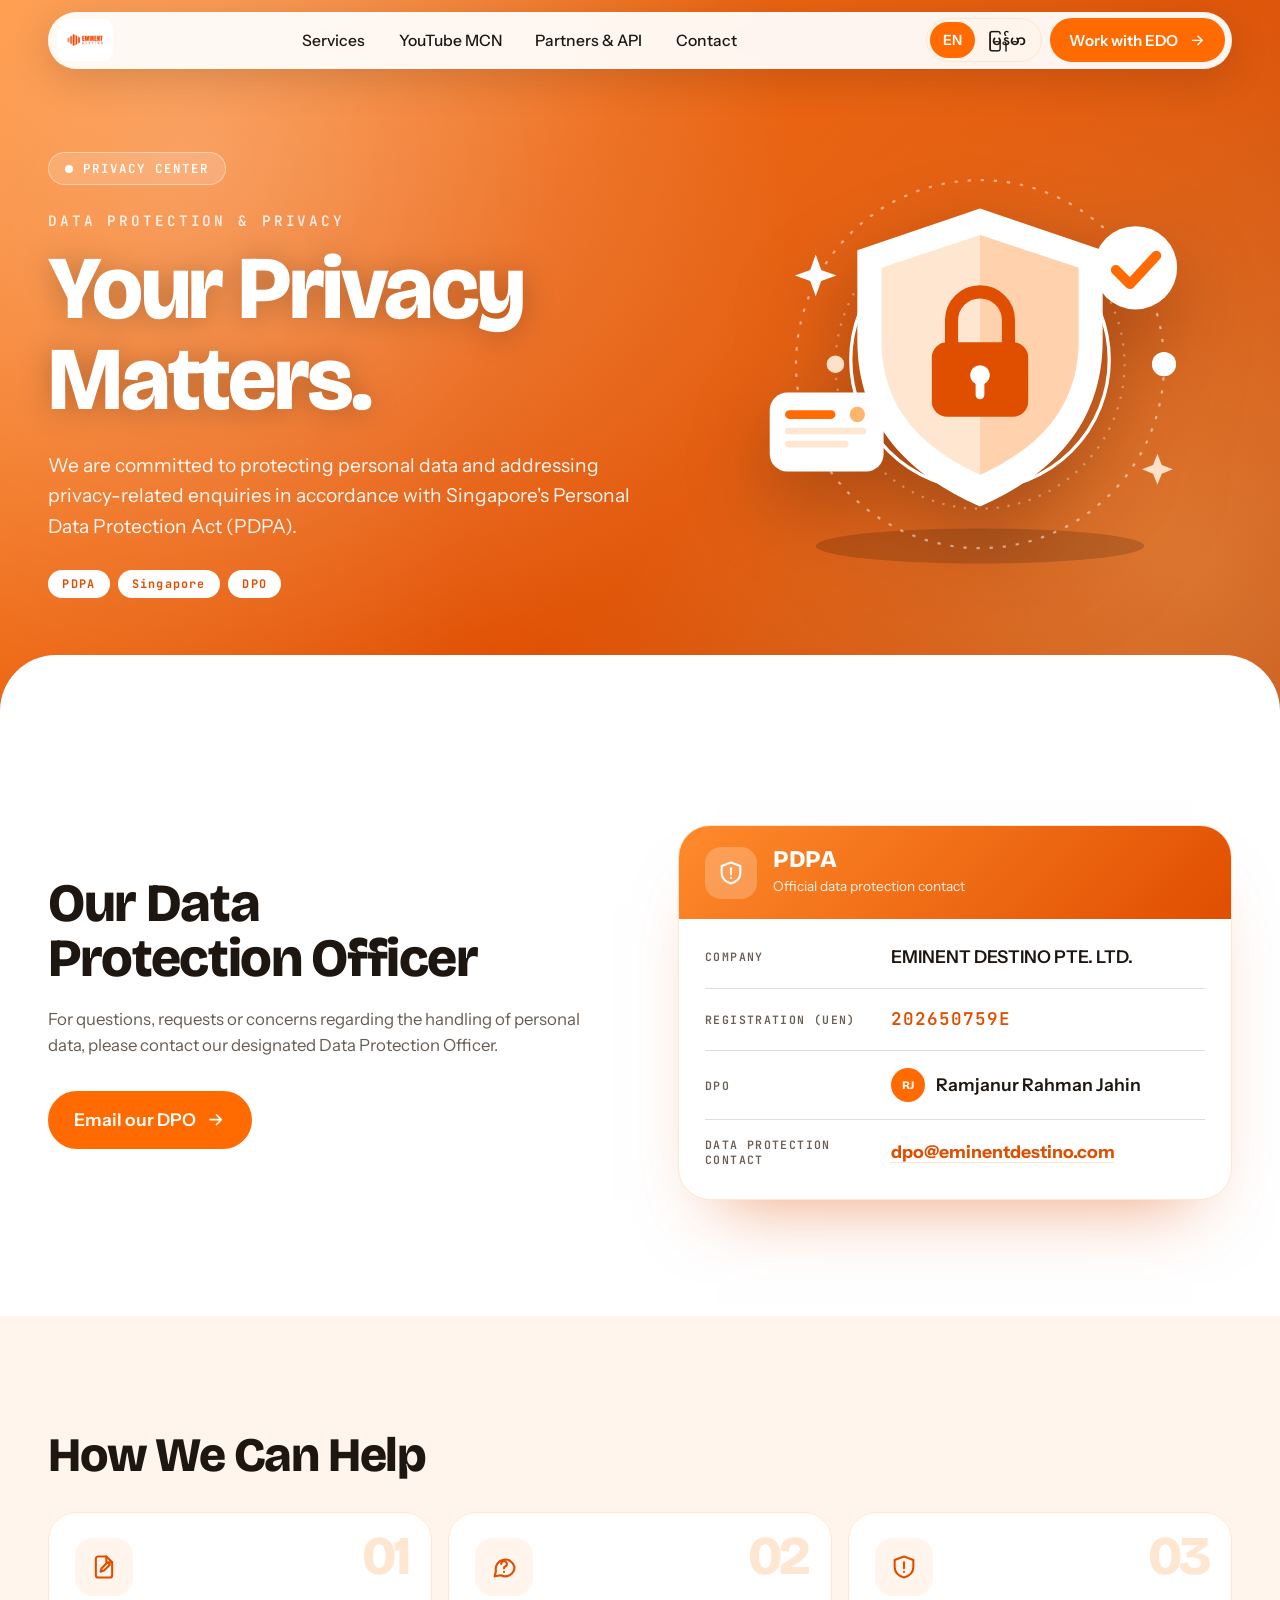
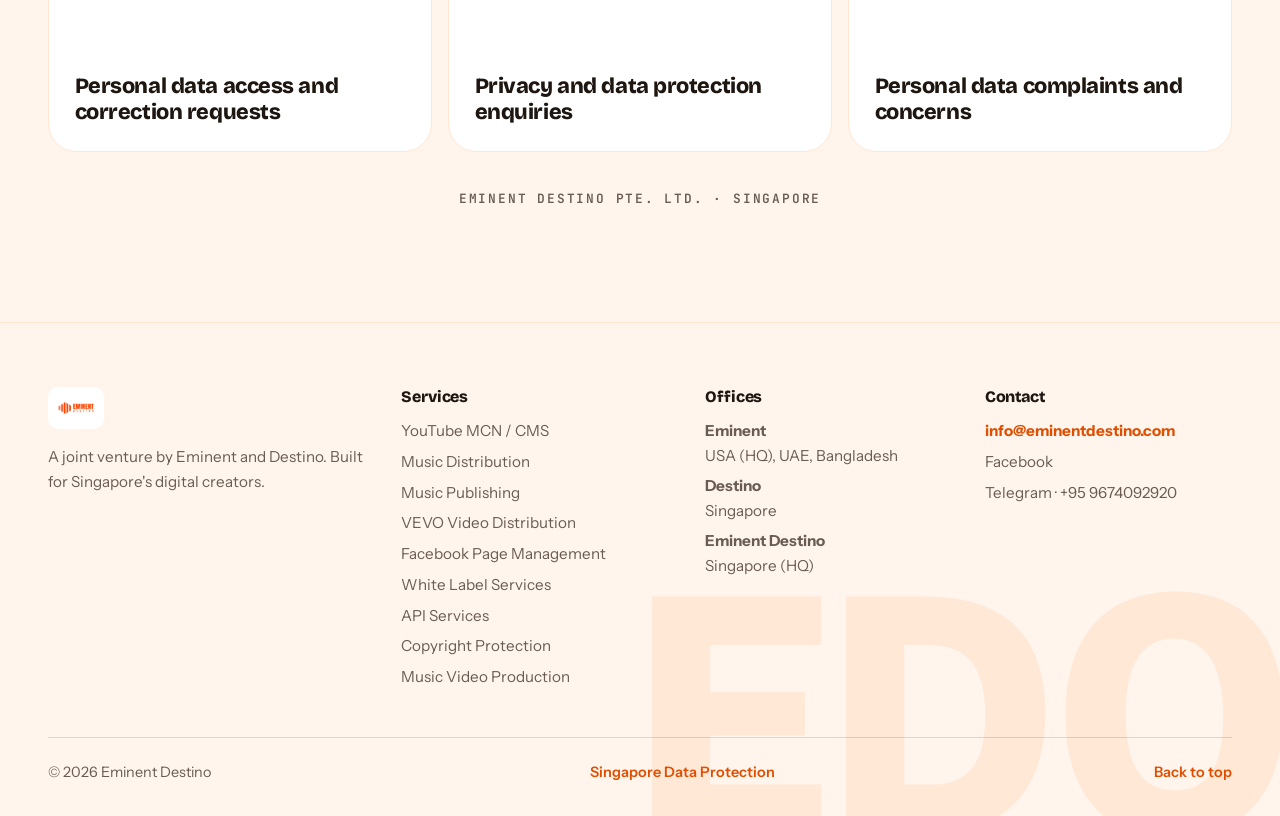
==== singapore-data-protection.html @ fd8f7280 "Add Singapore Data Protection page (noindex, footer link only) Co-Authored-By: Claude Sonnet 5.5 <no" ====
<!DOCTYPE html>
<html lang="en">
<head>
<meta charset="utf-8">
<meta name="viewport" content="width=device-width, initial-scale=1, viewport-fit=cover">
<meta name="robots" content="noindex, nofollow, noarchive">
<meta name="referrer" content="no-referrer">
<title>Singapore Data Protection | Eminent Destino</title>
<link rel="icon" type="image/png" sizes="48x48" href="/favicon-48.png">
<link rel="icon" type="image/png" sizes="192x192" href="/favicon-192.png">
<link rel="apple-touch-icon" href="/apple-touch-icon.png">
<meta name="theme-color" content="#FF6B00">
<link rel="preconnect" href="https://fonts.googleapis.com">
<link rel="preconnect" href="https://fonts.gstatic.com" crossorigin>
<link href="https://fonts.googleapis.com/css2?family=Bricolage+Grotesque:opsz,wght@12..96,500;12..96,700;12..96,800&family=Instrument+Sans:wght@400;500;600&family=JetBrains+Mono:wght@400;500&family=Noto+Sans+Myanmar:wght@400;500;700&display=swap" rel="stylesheet">
<style>
:root{
  --orange:#FF6B00;
  --orange-deep:#E04E00;
  --orange-soft:#FFE6D1;
  --orange-tint:#FFF5EC;
  --white:#FFFFFF;
  --ink:#1E1611;
  --muted:#6A5C52;
  --line:rgba(30,22,17,.14);
  --f-display:"Bricolage Grotesque","Noto Sans Myanmar",system-ui,sans-serif;
  --f-body:"Instrument Sans","Noto Sans Myanmar",system-ui,-apple-system,"Segoe UI",sans-serif;
  --f-mono:"JetBrains Mono",ui-monospace,SFMono-Regular,Menlo,monospace;
  --gutter:clamp(1.1rem,4vw,3rem);
  --maxw:clamp(1240px,72vw,1560px);
  --space:clamp(4rem,9vw,8.5rem);
  --ease:cubic-bezier(.2,.7,.2,1);
}
*,*::before,*::after{box-sizing:border-box}
[hidden]{display:none !important}
html{scroll-behavior:smooth;-webkit-text-size-adjust:100%;scroll-padding-top:90px}
body{margin:0;background:var(--white);color:var(--ink);font-family:var(--f-body);font-size:clamp(1rem,.96rem + .2vw,1.1rem);line-height:1.6;overflow-x:hidden}
img,svg,video{display:block;max-width:100%}
a{color:inherit;text-decoration:none}
button,input,select,textarea{font:inherit;color:inherit}
h1,h2,h3,p,ul,dl,dd{margin:0}
ul{padding:0;list-style:none}
:focus-visible{outline:3px solid var(--orange-deep);outline-offset:3px;border-radius:6px}
::selection{background:var(--orange);color:#fff}
html[lang="my"] body{line-height:1.95}
html[lang="my"] h1,html[lang="my"] h2,html[lang="my"] h3{line-height:1.5;letter-spacing:0}
.wrap{width:min(var(--maxw),100% - 2*var(--gutter));margin-inline:auto}
h1,h2,h3{font-family:var(--f-display);font-weight:800;letter-spacing:-.025em;line-height:1.02}
h2{font-size:clamp(2rem,5vw,4rem);text-wrap:balance}
h3{font-size:clamp(1.1rem,1.6vw,1.4rem);letter-spacing:-.01em;line-height:1.2}
html[lang="my"] h2{font-size:clamp(1.7rem,4vw,3.2rem)}
.lead{font-size:clamp(1.05rem,1.3vw,1.25rem);color:var(--muted);max-width:60ch}
#progress{position:fixed;inset:0 auto auto 0;height:3px;width:100%;background:var(--orange);transform:scaleX(0);transform-origin:left;z-index:100}

/* The accent follows the pointer with a small easing motion. */
.cursor-orbit{position:fixed;top:0;left:0;width:14px;height:14px;border:2px solid var(--orange-deep);border-radius:50%;background:rgba(255,255,255,.92);box-shadow:0 0 0 1px rgba(255,255,255,.65),0 3px 10px rgba(30,22,17,.2);pointer-events:none;z-index:120;opacity:0;transform:translate3d(-30px,-30px,0);transition:opacity .18s ease,width .18s var(--ease),height .18s var(--ease),background .18s ease;will-change:transform}
.cursor-orbit.is-visible{opacity:1}
.cursor-orbit.is-interactive{width:18px;height:18px;background:var(--orange-soft)}
@media(hover:none),(pointer:coarse),(prefers-reduced-motion:reduce){.cursor-orbit{display:none}}

/* buttons */
.btn{--bg:var(--orange);--fg:#fff;display:inline-flex;align-items:center;justify-content:center;gap:.65rem;padding:.95rem 1.5rem;min-height:48px;border-radius:999px;background:var(--bg);color:var(--fg);font-weight:600;border:2px solid var(--bg);cursor:pointer;transition:transform .25s var(--ease),background .25s,color .25s,border-color .25s;line-height:1.3;text-align:center}
.btn svg{width:1.1em;height:1.1em;fill:none;stroke:currentColor;stroke-width:2;stroke-linecap:round;stroke-linejoin:round;transition:transform .25s var(--ease);flex:none}
.btn:hover{transform:translateY(-2px)}
.btn:hover svg{transform:translateX(4px)}
.btn--white{--bg:#fff;--fg:var(--orange-deep)}
.btn--ghost{--bg:transparent;--fg:#fff;border-color:rgba(255,255,255,.75)}
.btn--ghost:hover{background:#fff;color:var(--orange-deep);border-color:#fff}
.btn--outline{--bg:transparent;--fg:var(--ink);border-color:var(--ink)}
.btn--outline:hover{background:var(--ink);color:#fff}
.btn--sm{padding:.55rem 1.1rem;font-size:.95rem;min-height:44px}
@media (max-width:480px){.hero__cta .btn,.sp-actions .btn,.wl__cta .btn{width:100%}}

/* header */
.hdr{position:fixed;top:12px;left:0;right:0;z-index:90;pointer-events:none}
.hdr__bar{pointer-events:auto;display:flex;align-items:center;gap:.6rem;justify-content:space-between;background:rgba(255,255,255,.94);backdrop-filter:blur(16px) saturate(1.4);-webkit-backdrop-filter:blur(16px) saturate(1.4);border-radius:999px;padding:.4rem .45rem .4rem .55rem;box-shadow:0 10px 40px rgba(30,10,0,.16)}
.logo{display:flex;align-items:center;gap:.6rem;font-family:var(--f-display);font-weight:800;min-width:0}
.logo__img{display:none;height:42px;width:auto;max-width:180px;object-fit:contain;border-radius:10px}
.logo.has-img .logo__img{display:block}
.logo.has-img .logo__fb{display:none}
.logo__fb{display:flex;align-items:center;gap:.55rem}
.logo__fb b{background:var(--orange);color:#fff;padding:.4rem .7rem;border-radius:12px;font-size:1.05rem;letter-spacing:.02em}
.logo__fb em{font-style:normal;font-size:1rem;white-space:nowrap}
@media (max-width:560px){.hdr .logo__fb em{display:none}.hdr .logo__img{max-width:42vw;height:38px}}
.nav{display:flex;gap:.2rem}
.nav a{padding:.55rem .95rem;border-radius:999px;font-weight:500;font-size:.98rem;transition:background .2s,color .2s;white-space:nowrap}
.nav a:hover{background:var(--orange-soft);color:var(--orange-deep)}
.hdr__end{display:flex;align-items:center;gap:.45rem}
.lang{display:inline-flex;background:var(--orange-tint);border:1px solid var(--orange-soft);border-radius:999px;padding:3px}
.lang button{border:0;background:transparent;padding:.4rem .8rem;min-height:36px;border-radius:999px;cursor:pointer;font-weight:600;font-size:.88rem;transition:background .2s,color .2s}
.lang button[aria-pressed="true"]{background:var(--orange);color:#fff}
.burger{display:none;width:44px;height:44px;border-radius:50%;border:0;background:var(--orange-tint);cursor:pointer;position:relative;flex:none}
.burger span{position:absolute;left:12px;right:12px;height:2px;background:var(--ink);border-radius:2px;transition:transform .3s var(--ease),top .3s var(--ease),opacity .2s}
.burger span:nth-child(1){top:16px}.burger span:nth-child(2){top:21px}.burger span:nth-child(3){top:26px}
.burger[aria-expanded="true"] span:nth-child(1){top:21px;transform:rotate(45deg)}
.burger[aria-expanded="true"] span:nth-child(2){opacity:0}
.burger[aria-expanded="true"] span:nth-child(3){top:21px;transform:rotate(-45deg)}
.mmenu{pointer-events:auto;display:none;margin-top:10px;background:#fff;border-radius:28px;padding:.75rem;box-shadow:0 20px 50px rgba(30,10,0,.2);max-height:calc(100svh - 100px);overflow:auto}
.mmenu.open{display:block}
.mmenu a{display:block;padding:.9rem 1.1rem;border-radius:16px;font-weight:600;font-size:1.1rem}
.mmenu a:hover{background:var(--orange-tint)}
@media (max-width:1020px){.nav,.hdr__end .btn{display:none}.burger{display:block}}

/* hero */
.hero{position:relative;min-height:100vh;min-height:100svh;color:#fff;display:flex;align-items:flex-end;isolation:isolate;overflow:hidden;background:linear-gradient(135deg,#FF8A2B,#E04E00 60%,#B93A00)}
.hero__media{position:absolute;inset:0;z-index:-2;background:linear-gradient(135deg,#FF8A2B,#E04E00 60%,#B93A00)}
.hero__media::before{content:"";position:absolute;inset:-20%;background:radial-gradient(circle at 30% 30%,rgba(255,255,255,.32),transparent 40%),radial-gradient(circle at 75% 65%,rgba(255,200,120,.42),transparent 45%);animation:drift 14s ease-in-out infinite alternate}
@keyframes drift{to{transform:translate3d(6%,4%,0) scale(1.15)}}
.hero__media video{position:absolute;inset:0;width:100%;height:100%;object-fit:cover;object-position:center;opacity:0;transition:opacity 1s ease}
.hero.video-ready .hero__media video{opacity:1}
.hero.video-ready .hero__media::before{opacity:0}
.hero__shade{position:absolute;inset:0;z-index:-1;background:
  linear-gradient(180deg,rgba(20,8,0,.5) 0%,rgba(20,8,0,0) 26%,rgba(20,8,0,0) 40%,rgba(20,8,0,.8) 100%),
  linear-gradient(90deg,rgba(255,107,0,.3),transparent 62%)}
@media (max-width:700px){.hero__shade{background:linear-gradient(180deg,rgba(20,8,0,.55) 0%,rgba(20,8,0,.1) 25%,rgba(20,8,0,.55) 55%,rgba(20,8,0,.88) 100%)}}
.eqbars{position:absolute;right:var(--gutter);bottom:150px;display:none;gap:6px;align-items:flex-end;height:150px;z-index:-1}
.hero.no-video:not(.video-ready) .eqbars{display:flex}
.eqbars i{display:block;width:8px;height:100%;border-radius:8px;background:rgba(255,255,255,.75);transform-origin:bottom;animation:bar 1.2s ease-in-out infinite alternate}
@keyframes bar{from{transform:scaleY(.12)}to{transform:scaleY(1)}}
@media (max-width:700px){.eqbars{height:90px;bottom:170px;gap:4px}.eqbars i{width:6px}}
.hero__inner{width:min(var(--maxw),100% - 2*var(--gutter));padding-block:8.5rem 9.5rem}
@media (max-width:700px){.hero__inner{padding-block:7.5rem 9rem}}
.hero__badge{display:inline-flex;align-items:center;gap:.6rem;background:rgba(255,255,255,.18);border:1px solid rgba(255,255,255,.45);backdrop-filter:blur(8px);-webkit-backdrop-filter:blur(8px);padding:.5rem 1rem;border-radius:999px;font-size:.92rem;font-weight:500;max-width:100%}
.hero__badge i{width:8px;height:8px;border-radius:50%;background:#fff;box-shadow:0 0 0 0 rgba(255,255,255,.8);animation:ping 2s infinite;flex:none}
@keyframes ping{70%{box-shadow:0 0 0 10px rgba(255,255,255,0)}100%{box-shadow:0 0 0 0 rgba(255,255,255,0)}}
.hero h1{font-size:clamp(2.7rem,9vw,8rem);margin-top:1.4rem;text-wrap:balance;text-shadow:0 2px 30px rgba(0,0,0,.3)}
html[lang="my"] .hero h1{font-size:clamp(2.1rem,6.2vw,5.2rem)}
.hero h1 span{display:block}
.hero__lead{margin-top:1.5rem;max-width:58ch;font-size:clamp(1.02rem,1.5vw,1.3rem);color:rgba(255,255,255,.96);text-shadow:0 1px 16px rgba(0,0,0,.4)}
.hero__cta{display:flex;flex-wrap:wrap;gap:.8rem;margin-top:2rem}
.playbtn{position:absolute;left:50%;top:44%;transform:translate(-50%,-50%);border:0;cursor:pointer;background:#fff;color:var(--orange-deep);font-weight:700;padding:1rem 1.6rem;border-radius:999px;display:flex;align-items:center;gap:.6rem;box-shadow:0 20px 50px rgba(0,0,0,.35);z-index:2}
.playbtn svg{width:20px;height:20px;fill:currentColor}
.hero::after{content:"";position:absolute;left:0;right:0;bottom:-1px;height:56px;background:#fff;border-radius:56px 56px 0 0}
@media (max-width:700px){.hero::after{height:36px;border-radius:36px 36px 0 0}}
.js .hero [data-in]{opacity:0;transform:translateY(38px);filter:blur(8px);animation:heroIn 1s var(--ease) forwards;animation-delay:calc(var(--i,0) * .12s + .25s)}
@keyframes heroIn{to{opacity:1;transform:none;filter:none}}
@media (orientation:landscape) and (max-height:520px){.hero__inner{padding-block:6.5rem 7rem}.hero h1{font-size:clamp(2rem,7vw,4rem)}.hero__lead{display:none}}

/* marquee */
.marquee{background:var(--orange);color:#fff;overflow:hidden;padding:1.05rem 0;margin-top:-1px}
.marquee__track{display:flex;width:max-content;animation:scroll 70s linear infinite}
.marquee:hover .marquee__track{animation-play-state:paused}
.marquee__item{display:flex;align-items:center;font-family:var(--f-display);font-weight:700;font-size:clamp(1rem,1.8vw,1.5rem);white-space:nowrap}
.marquee__item::after{content:"✦";margin-inline:1.6rem;font-size:.8em;opacity:.8}
@keyframes scroll{to{transform:translateX(-50%)}}

/* sections */
.sec{padding-block:var(--space)}
.sec--tint{background:var(--orange-tint)}
.js [data-reveal]{opacity:0;transform:translateY(26px);transition:opacity .8s var(--ease),transform .8s var(--ease);transition-delay:var(--d,0s)}
.js [data-reveal].in{opacity:1;transform:none}

/* Service chooser and MCN detail. Motion follows the existing reveal system. */
.explorer{display:grid;grid-template-columns:minmax(220px,.8fr) 1.6fr;gap:1rem;align-items:start;margin:-.4rem 0 2rem;padding:clamp(1.2rem,3vw,2rem);border:1px solid var(--orange-soft);border-radius:28px;background:#fff;box-shadow:0 14px 38px rgba(60,28,10,.05)}
.explorer__intro p{font:500 .77rem var(--f-mono);letter-spacing:.08em;color:var(--orange-deep);margin-bottom:.65rem}
.explorer__intro h3{font-size:clamp(1.3rem,2vw,1.8rem)}
.explorer__choices{display:flex;flex-wrap:wrap;gap:.6rem}
.explorer__choices button{border:1px solid var(--line);border-radius:999px;background:#fff;padding:.65rem 1rem;cursor:pointer;min-height:44px;font-weight:600;transition:background .22s,border-color .22s,color .22s,transform .22s}
.explorer__choices button:hover{transform:translateY(-2px);border-color:var(--orange)}
.explorer__choices button[aria-pressed=true]{background:var(--ink);border-color:var(--ink);color:#fff}
.explorer__result{grid-column:2;display:flex;align-items:center;justify-content:space-between;gap:1.5rem;border-top:1px solid var(--line);padding-top:1rem}
.explorer__result strong{font-family:var(--f-display);font-size:1.14rem}
.explorer__result p{color:var(--muted);font-size:.94rem;line-height:1.5;margin-top:.2rem}
.explorer__result .go{flex:none}
@media(max-width:800px){.explorer{grid-template-columns:1fr}.explorer__result{grid-column:1;align-items:flex-start;flex-direction:column;gap:.7rem}}

.mcn-story__heading{max-width:850px;margin-bottom:2.4rem}
.mcn-story__heading .lead{margin-top:1.3rem;line-height:1.75}
.mcn-pains{display:grid;grid-template-columns:repeat(3,minmax(0,1fr));gap:1rem}
.mcn-pains article{border:1px solid var(--line);border-radius:24px;padding:clamp(1.3rem,2vw,2.1rem);background:#fff}
.mcn-pains article>span{display:block;font:500 .9rem var(--f-mono);color:var(--orange-deep);margin-bottom:2.2rem}
.mcn-pains h3{margin-bottom:.7rem}.mcn-pains p,.mcn-benefits p{color:var(--muted);line-height:1.7}
.mcn-bridge{display:flex;align-items:center;gap:clamp(1.2rem,4vw,3rem);margin-top:1rem;padding:clamp(1.5rem,4vw,3rem);background:var(--ink);color:#fff;border-radius:26px}
.mcn-bridge__mark{font-family:var(--f-display);font-size:clamp(2.4rem,7vw,5rem);font-weight:800;letter-spacing:-.07em;color:var(--orange);line-height:1}
.mcn-bridge h3{margin-bottom:.5rem}.mcn-bridge p{color:#e4dcd6;max-width:75ch}
.mcn-oo{background:#fff}
.mcn-oo__grid{display:grid;grid-template-columns:repeat(3,minmax(0,1fr));gap:1rem}
.mcn-oo__grid article{background:var(--orange-tint);border:1px solid var(--orange-soft);border-radius:24px;padding:clamp(1.3rem,2.5vw,2.2rem)}
.mcn-oo__grid article>span{font:500 .82rem var(--f-mono);color:var(--orange-deep)}
.mcn-oo__grid h3{margin:1.2rem 0 .6rem}.mcn-oo__grid p{color:var(--muted);line-height:1.7}
.mcn-settlement{display:flex;gap:1.5rem;align-items:baseline;border-top:1px solid var(--line);padding:1.5rem 0 2rem}
.mcn-settlement h3{flex:0 0 25%}.mcn-settlement p{color:var(--muted)}
.mcn-tax-policy{display:flex;align-items:center;gap:1.4rem;margin-top:1rem;border:1px solid var(--orange-soft);border-radius:22px;background:#fff;padding:1.2rem 1.6rem}
.mcn-tax-policy strong{font-family:var(--f-display);font-size:clamp(2.8rem,5vw,4.5rem);line-height:1;color:var(--orange-deep);letter-spacing:-.06em}
.mcn-tax-policy h3{font-size:1.1rem;margin-bottom:.3rem}.mcn-tax-policy p{color:var(--muted);font-size:.93rem}
.mcn-timeline{display:grid;grid-template-columns:repeat(3,1fr);gap:1rem;margin-bottom:1.5rem}
.mcn-timeline>div{position:relative;background:#fff;border:1px solid var(--orange-soft);border-radius:22px;padding:1.5rem;overflow:hidden}
.mcn-timeline>div:before{content:"";position:absolute;inset:0 auto auto 0;width:100%;height:3px;background:var(--orange);transform:scaleX(0);transform-origin:left;transition:transform .8s var(--ease)}
.mcn-timeline.in>div:before{transform:scaleX(1)}
.mcn-timeline>div:nth-child(2):before{transition-delay:.15s}.mcn-timeline>div:nth-child(3):before{transition-delay:.3s}
.mcn-timeline span{font:500 .83rem var(--f-mono);color:var(--orange-deep)}
.mcn-timeline h3{margin:1.2rem 0 .6rem}.mcn-timeline p{color:var(--muted);font-size:.94rem}
.mcn-calculator{display:grid;grid-template-columns:1fr 1fr;gap:2rem;background:var(--ink);color:#fff;border-radius:26px;padding:clamp(1.5rem,4vw,3rem);align-items:center}
.mcn-calculator h3{font-size:clamp(1.4rem,2.3vw,2rem)}.mcn-calculator p{color:#e4dcd6;margin:.75rem 0 1.3rem}
.mcn-calculator label{display:block;font-size:.88rem;margin-bottom:.35rem}
.mcn-calculator__input{display:flex;align-items:center;gap:.5rem;background:#fff;color:var(--ink);border-radius:12px;padding:.35rem .9rem;max-width:300px}
.mcn-calculator__input input{min-width:0;width:100%;border:0;outline:0;background:transparent;padding:.5rem 0;font-size:1.3rem}
.mcn-calculator__result{border-left:1px solid rgba(255,255,255,.25);padding-left:2rem}
.mcn-calculator__result output{display:block;color:#ff9e55;font-family:var(--f-display);font-size:clamp(2.8rem,6vw,5.5rem);font-weight:800;line-height:1.1;letter-spacing:-.06em;font-variant-numeric:tabular-nums}
.mcn-calculator__result p:last-child{font-size:.85rem;line-height:1.55;margin-bottom:0}
.mcn-note{max-width:95ch;margin-top:1.2rem;font-size:.88rem;line-height:1.65;color:var(--muted)}
.mcn-benefits{display:grid;grid-template-columns:repeat(3,minmax(0,1fr));gap:1rem}
.mcn-benefits article{border-top:2px solid var(--ink);padding:1.6rem .7rem 1.2rem 0}
.mcn-benefits article>span{display:block;color:var(--orange);font-size:1.2rem;margin-bottom:1.2rem;transition:transform .35s var(--ease)}
.mcn-benefits article:hover>span{transform:rotate(60deg)}
.mcn-benefits h3{margin-bottom:.6rem}
.mcn-addons{margin-top:2rem;border-radius:24px;background:var(--orange-tint);padding:1.6rem 2rem;display:flex;align-items:center;gap:2rem}
.mcn-addons h3{flex:0 0 30%}.mcn-addons p{color:var(--muted)}
.mcn-join__grid{display:grid;grid-template-columns:1.25fr .75fr;gap:clamp(2rem,5vw,5rem);align-items:start}
.mcn-join .lead{margin-top:1.4rem}.mcn-join .btn{margin-top:2rem}
.mcn-examples{display:grid;grid-template-columns:1fr 1fr;gap:1rem;margin-top:2rem}
.mcn-examples>div{background:#fff;border:1px solid var(--orange-soft);padding:1.3rem;border-radius:18px}
.mcn-examples h3{font-size:1.02rem;margin-bottom:.5rem}.mcn-examples p{color:var(--muted);font-size:.92rem}
.mcn-criteria{background:#fff;border:1px solid var(--orange-soft);border-radius:24px;padding:clamp(1.5rem,3vw,2.5rem)}
.mcn-criteria h3{margin-bottom:1.3rem}.mcn-criteria li{padding:.85rem 0 .85rem 1.5rem;border-top:1px solid var(--line);position:relative;color:var(--muted)}
.mcn-criteria li:before{content:"✓";position:absolute;left:0;color:var(--orange-deep);font-weight:700}
.mcn-b2b__grid{display:grid;grid-template-columns:1.2fr .8fr;gap:clamp(2rem,5vw,5rem);align-items:end}
.mcn-b2b .lead{margin-top:1.4rem}.mcn-b2b__action p{color:var(--muted);margin-bottom:1.5rem}
.mcn-sources{padding-block:1.2rem 2rem;font-size:.8rem;color:var(--muted)}.mcn-sources a{color:var(--orange-deep);text-decoration:underline;text-underline-offset:3px}
@media(max-width:900px){.mcn-pains,.mcn-benefits,.mcn-oo__grid{grid-template-columns:repeat(2,minmax(0,1fr))}.mcn-timeline{grid-template-columns:1fr}.mcn-join__grid,.mcn-b2b__grid{grid-template-columns:1fr}}
@media(max-width:600px){.mcn-pains,.mcn-benefits,.mcn-oo__grid,.mcn-examples,.mcn-calculator{grid-template-columns:1fr}.mcn-bridge{align-items:flex-start;flex-direction:column}.mcn-calculator__result{border-left:0;border-top:1px solid rgba(255,255,255,.25);padding:1.5rem 0 0}.mcn-addons{display:block}.mcn-addons p{margin-top:.7rem}.mcn-story__heading{margin-bottom:1.5rem}.mcn-settlement{display:block}.mcn-settlement p{margin-top:.7rem}}

/* about */
.about{display:grid;grid-template-columns:1.15fr .85fr;gap:clamp(2rem,6vw,6rem);align-items:start}
.about h2{margin-bottom:1.5rem}
.about p{color:var(--muted);max-width:58ch}
.eq{display:flex;flex-wrap:wrap;align-items:center;gap:.7rem;margin-top:2rem;font-family:var(--f-display);font-weight:800}
.eq b{padding:.6rem 1.05rem;border-radius:999px;border:2px solid var(--ink);font-size:1rem}
.eq b.edo{background:var(--orange);border-color:var(--orange);color:#fff}
.eq span{font-size:1.5rem;color:var(--orange)}
.stats{display:grid;grid-template-columns:1fr 1fr;border-top:2px solid var(--ink)}
.stat{padding:1.5rem 0;border-bottom:1px solid var(--line);min-width:0}
.stat:nth-child(odd){padding-right:1rem;border-right:1px solid var(--line)}
.stat:nth-child(even){padding-left:1.2rem}
.stat b{display:block;font-family:var(--f-display);font-size:clamp(2.2rem,4.4vw,3.6rem);line-height:1.1;color:var(--orange);letter-spacing:-.03em}
.stat b.sm{font-size:clamp(1.35rem,2.6vw,2.1rem);padding-block:.45rem}
.stat span{display:block;margin-top:.5rem;color:var(--muted);font-size:.98rem;line-height:1.4}
.ents{display:grid;grid-template-columns:1fr 1fr;gap:1rem;margin-top:clamp(2.5rem,5vw,4rem)}
.ent{background:#fff;border:1.5px solid var(--line);border-radius:28px;padding:clamp(1.4rem,2.6vw,2.2rem);transition:border-color .3s,transform .4s var(--ease)}
.ent:hover{border-color:var(--orange);transform:translateY(-4px)}
.ent--a{background:var(--orange-tint);border-color:var(--orange-soft)}
.ent h3{font-size:clamp(1.3rem,2vw,1.7rem)}
.ent p{margin-top:.7rem;color:var(--muted);max-width:46ch}
.tags{display:flex;flex-wrap:wrap;gap:.45rem;margin-top:1.2rem}
.tags li{background:var(--orange);color:#fff;font-weight:600;font-size:.85rem;padding:.3rem .8rem;border-radius:999px}
.ent--b .tags li{background:var(--ink)}
@media (max-width:860px){.about,.ents{grid-template-columns:1fr}}

/* MCN */
.mcn{display:grid;grid-template-columns:.9fr 1.1fr;gap:clamp(2rem,6vw,6rem);align-items:start}
.mcn__side{position:sticky;top:110px}
.mcn__side h2{margin-bottom:1.3rem}
.mcn__side .btn{margin-top:2rem}
.rows{border-top:1px solid var(--line)}
.row{position:relative;display:grid;grid-template-columns:56px 1fr;gap:1.2rem;padding:1.6rem 0;border-bottom:1px solid var(--line)}
.row::after{content:"";position:absolute;left:0;bottom:-1px;height:2px;width:100%;background:var(--orange);transform:scaleX(0);transform-origin:left;transition:transform 1.1s var(--ease) .2s}
.row.in::after{transform:scaleX(1)}
.ico{width:56px;height:56px;border-radius:18px;background:var(--orange-soft);color:var(--orange-deep);display:grid;place-items:center;transition:background .3s,color .3s,transform .3s var(--ease);flex:none}
.ico svg{width:26px;height:26px;fill:none;stroke:currentColor;stroke-width:1.8;stroke-linecap:round;stroke-linejoin:round}
.row:hover .ico{background:var(--orange);color:#fff;transform:rotate(-6deg)}
.row p{margin-top:.5rem;color:var(--muted);max-width:60ch}
@media (max-width:900px){.mcn{grid-template-columns:1fr}.mcn__side{position:static}}
@media (max-width:480px){.row{grid-template-columns:44px 1fr;gap:.9rem}.row .ico{width:44px;height:44px;border-radius:14px}.row .ico svg{width:22px;height:22px}}

/* services bento */
.svc-head{display:flex;justify-content:space-between;align-items:end;gap:2rem;flex-wrap:wrap;margin-bottom:clamp(2rem,4vw,3.5rem)}
.svc-head p{max-width:44ch;color:var(--muted)}
.bento{display:grid;grid-template-columns:repeat(6,1fr);gap:1rem}
.tile{--mx:50%;--my:50%;position:relative;overflow:hidden;border:1.5px solid var(--line);border-radius:28px;padding:clamp(1.3rem,2.4vw,2.1rem);background:#fff;display:flex;flex-direction:column;justify-content:space-between;gap:2rem;min-height:250px;transition:transform .4s var(--ease),border-color .3s,box-shadow .4s;grid-column:span 2}
.tile::before{content:"";position:absolute;inset:0;background:radial-gradient(420px circle at var(--mx) var(--my),rgba(255,107,0,.16),transparent 60%);opacity:0;transition:opacity .3s;pointer-events:none}
.tile:hover{transform:translateY(-5px);border-color:var(--orange);box-shadow:0 24px 50px -24px rgba(255,107,0,.55)}
.tile:hover::before{opacity:1}
.tile > *{position:relative}
.tile p{margin-top:.6rem;color:var(--muted);max-width:44ch;font-size:.98rem}
.tile:hover .ico{background:var(--orange);color:#fff;transform:rotate(-6deg)}
.tile__top{display:flex;justify-content:space-between;align-items:flex-start;gap:1rem}
.who{font-size:.78rem;font-weight:700;background:var(--ink);color:#fff;padding:.3rem .7rem;border-radius:999px;max-width:14rem;text-align:center;line-height:1.35}
.go{display:inline-flex;align-items:center;gap:.5rem;font-weight:600;color:var(--orange-deep)}
.go svg{width:1.1em;height:1.1em;fill:none;stroke:currentColor;stroke-width:2;stroke-linecap:round;stroke-linejoin:round;transition:transform .25s var(--ease)}
.tile:hover .go svg{transform:translateX(5px)}
.tile--hot{background:var(--orange);border-color:var(--orange);color:#fff;grid-column:span 4}
.tile--hot p{color:rgba(255,255,255,.92)}
.tile--hot .ico{background:rgba(255,255,255,.22);color:#fff}
.tile--hot .go{color:#fff}
.tile--hot::before{background:radial-gradient(420px circle at var(--mx) var(--my),rgba(255,255,255,.28),transparent 60%)}
.tile--hot:hover{box-shadow:0 24px 60px -20px rgba(224,78,0,.8)}
.tile--soft{background:var(--orange-tint);border-color:var(--orange-soft)}
.tile--half{grid-column:span 3}
.js .tile[data-reveal].in{transition:transform .4s var(--ease),border-color .3s,box-shadow .4s,opacity .8s var(--ease);transition-delay:0s}
.js .tile[data-reveal].in:hover{transform:translateY(-5px)}
@media (max-width:980px){.tile{grid-column:span 3}.tile--hot{grid-column:span 6}}
@media (max-width:620px){.bento{grid-template-columns:1fr}.tile,.tile--hot,.tile--half{grid-column:auto;min-height:0}}

/* white label / API band */
.wl{position:relative;background:var(--orange);color:#fff;overflow:hidden;isolation:isolate}
.wl::before{content:"";position:absolute;inset:0;z-index:-1;background-image:linear-gradient(rgba(255,255,255,.09) 1px,transparent 1px),linear-gradient(90deg,rgba(255,255,255,.09) 1px,transparent 1px);background-size:56px 56px;mask-image:linear-gradient(180deg,transparent,#000 25%,#000 75%,transparent);-webkit-mask-image:linear-gradient(180deg,transparent,#000 25%,#000 75%,transparent)}
.wl::after{content:"";position:absolute;width:60vw;height:60vw;right:-20vw;top:-25vw;border-radius:50%;background:radial-gradient(circle,rgba(255,255,255,.28),transparent 65%);z-index:-1;animation:drift 16s ease-in-out infinite alternate}
.wl__grid{display:grid;grid-template-columns:1fr 1fr;gap:clamp(2rem,5vw,5rem);align-items:start}
.wl h2{margin-bottom:1.3rem}
.wl .lead{color:rgba(255,255,255,.93)}
.feats{display:grid;grid-template-columns:1fr 1fr;gap:1.4rem 1.6rem;margin-top:2.2rem}
.feat{display:grid;grid-template-columns:28px 1fr;gap:.7rem}
.feat svg{width:28px;height:28px;padding:5px;border-radius:50%;background:#fff;color:var(--orange-deep);fill:none;stroke:currentColor;stroke-width:3;stroke-linecap:round;stroke-linejoin:round;margin-top:.15rem}
.feat h3{font-size:1.05rem}
.feat p{margin-top:.25rem;font-size:.95rem;color:rgba(255,255,255,.9);line-height:1.5}
html[lang="my"] .feat p{line-height:1.8}
.wl__cta{display:flex;flex-wrap:wrap;gap:.8rem;margin-top:2.2rem}
.code{background:#1B130E;border-radius:24px;box-shadow:0 40px 80px -30px rgba(60,15,0,.7);overflow:hidden;color:#F4E9E0;font-family:var(--f-mono);font-size:.84rem;min-width:0}
.code__bar{display:flex;align-items:center;gap:.4rem;padding:.8rem 1rem;background:#2A1D15;overflow-x:auto}
.code__bar i{width:11px;height:11px;border-radius:50%;background:#FF6B00;flex:none}
.code__bar i:nth-child(2){background:#FFB46B}.code__bar i:nth-child(3){background:#fff}
.tabs{display:flex;gap:.3rem;margin-left:.6rem}
.tabs button{border:0;background:transparent;color:#C8B5A6;padding:.4rem .8rem;border-radius:999px;cursor:pointer;font-family:var(--f-body);font-size:.85rem;white-space:nowrap;min-height:34px}
.tabs button[aria-selected="true"]{background:var(--orange);color:#fff}
.code pre{margin:0;padding:1.2rem 1.3rem;white-space:pre-wrap;word-break:break-word;line-height:1.65;min-height:210px}
.code .lbl{display:block;color:#FFB46B;font-family:var(--f-body);font-size:.75rem;margin-bottom:.4rem;font-weight:600}
.code .req{border-bottom:1px dashed rgba(255,255,255,.16)}
.code .res{color:#fff;min-height:150px}
.code .k{color:#FFB46B}.code .s{color:#FFE0C2}.code .m{color:#7FE0A8}
.code .ln{display:block;animation:ln .35s var(--ease) both}
@keyframes ln{from{opacity:0;transform:translateX(-8px)}}
.code__note{padding:.75rem 1.3rem 1rem;font-family:var(--f-body);font-size:.8rem;color:#B59F90}
@media (max-width:980px){.wl__grid{grid-template-columns:1fr}}
@media (max-width:520px){.feats{grid-template-columns:1fr}.code{font-size:.78rem}}
.flow{display:grid;grid-template-columns:1fr 90px 1fr 90px 1fr;align-items:center;margin-top:clamp(3rem,6vw,5rem)}
.flow--solo{margin-top:2.5rem}
.node{background:#fff;color:var(--ink);border-radius:26px;padding:1.4rem;box-shadow:0 24px 50px -28px rgba(80,20,0,.7)}
.node h3{font-size:1.15rem}
.node p{color:var(--muted);font-size:.92rem;margin-top:.3rem}
.node--hub{text-align:center;background:var(--ink);color:#fff;border-radius:50%;aspect-ratio:1;display:grid;place-content:center;padding:1rem;position:relative;max-width:260px;margin-inline:auto;width:100%}
.node--hub::before,.node--hub::after{content:"";position:absolute;inset:-10px;border-radius:50%;border:2px solid rgba(255,255,255,.7);animation:ring 3s ease-out infinite}
.node--hub::after{animation-delay:1.5s}
@keyframes ring{from{transform:scale(.96);opacity:.9}to{transform:scale(1.18);opacity:0}}
.node--hub b{font-family:var(--f-display);font-size:clamp(2rem,4vw,3rem);color:var(--orange);letter-spacing:-.03em;line-height:1}
.node--hub p{color:#E7D6C8}
.dests{display:flex;flex-wrap:wrap;gap:.45rem;margin-top:.9rem}
.dests li{background:var(--orange-tint);border:1px solid var(--orange-soft);color:var(--orange-deep);font-weight:600;font-size:.88rem;padding:.35rem .75rem;border-radius:999px}
.link{height:4px;border-radius:4px;background:repeating-linear-gradient(90deg,#fff 0 10px,transparent 10px 20px);background-size:20px 4px;animation:dash 1s linear infinite}
@keyframes dash{to{background-position:20px 0}}
@keyframes dashv{to{background-position:0 20px}}
@media (max-width:900px){
  .flow{grid-template-columns:1fr;gap:0}
  .link{width:4px;height:56px;margin-inline:auto;background:repeating-linear-gradient(180deg,#fff 0 10px,transparent 10px 20px);background-size:4px 20px;animation:dashv 1s linear infinite}
  .node--hub{max-width:220px}
}

/* contact */
.contact{display:grid;grid-template-columns:.95fr 1.05fr;gap:clamp(2rem,6vw,6rem);align-items:start}
.contact h2{margin-bottom:1.2rem}
.info{margin-top:2.2rem;border-top:2px solid var(--ink)}
.info div{padding:1rem 0;border-bottom:1px solid var(--line);display:grid;grid-template-columns:150px 1fr;gap:1rem}
.info dt{color:var(--muted);font-size:.92rem}
.info a{color:var(--orange-deep);font-weight:700;word-break:break-word}
.form{background:var(--orange-tint);border:1px solid var(--orange-soft);border-radius:32px;padding:clamp(1.2rem,3vw,2.4rem);display:grid;gap:1.1rem}
.form label{display:grid;gap:.4rem;font-weight:600;font-size:.95rem}
.form input,.form select,.form textarea{width:100%;background:#fff;border:1.5px solid var(--orange-soft);border-radius:16px;padding:.85rem 1rem;min-height:48px;transition:border-color .2s,box-shadow .2s;font-size:1rem}
.form textarea{min-height:130px;resize:vertical}
.form input:focus,.form select:focus,.form textarea:focus{outline:0;border-color:var(--orange);box-shadow:0 0 0 4px rgba(255,107,0,.18)}
.two{display:grid;grid-template-columns:1fr 1fr;gap:1rem}
.msg{min-height:1.5em;font-weight:500}
.msg.err{color:#B3261E}.msg.ok{color:var(--orange-deep)}
@media (max-width:900px){.contact{grid-template-columns:1fr}.two{grid-template-columns:1fr}.info div{grid-template-columns:1fr;gap:.2rem}}

/* service pages */
.sp-hero{position:relative;background:var(--orange);color:#fff;padding:8.5rem 0 5.5rem;overflow:hidden;isolation:isolate}
.sp-hero::before{content:"";position:absolute;inset:0;z-index:-1;background-image:linear-gradient(rgba(255,255,255,.09) 1px,transparent 1px),linear-gradient(90deg,rgba(255,255,255,.09) 1px,transparent 1px);background-size:56px 56px;mask-image:linear-gradient(180deg,#000,transparent);-webkit-mask-image:linear-gradient(180deg,#000,transparent)}
.sp-hero::after{content:"";position:absolute;left:0;right:0;bottom:-1px;height:48px;background:#fff;border-radius:48px 48px 0 0}
.sp-art{position:absolute;right:calc(var(--gutter) - 2vw);bottom:60px;width:min(38vw,400px);color:#fff;opacity:.2;z-index:-1;animation:float 8s ease-in-out infinite alternate}
.sp-art svg{width:100%;height:auto;fill:none;stroke:currentColor;stroke-width:.9;stroke-linecap:round;stroke-linejoin:round}
@keyframes float{to{transform:translateY(-18px) rotate(3deg)}}
@media (max-width:700px){.sp-art{width:60vw;right:-10vw;bottom:70px;opacity:.14}}
.crumbs{display:flex;flex-wrap:wrap;align-items:center;gap:.5rem;font-size:.92rem;margin-bottom:2rem}
.crumbs a{opacity:.9;text-decoration:underline;text-underline-offset:3px}
.crumbs a:hover{opacity:1}
.crumbs span[aria-hidden]{opacity:.6}
.sp-ico{width:76px;height:76px;border-radius:24px;background:#fff;color:var(--orange-deep);display:grid;place-items:center;margin-bottom:1.5rem;animation:pop .7s var(--ease) both}
.sp-ico svg{width:38px;height:38px;fill:none;stroke:currentColor;stroke-width:1.8;stroke-linecap:round;stroke-linejoin:round}
@keyframes pop{from{transform:scale(.4) rotate(-12deg);opacity:0}}
.sp-hero h1{font-size:clamp(2.3rem,7vw,5.4rem);animation:up .8s var(--ease) .1s both;text-wrap:balance;max-width:16ch}
html[lang="my"] .sp-hero h1{font-size:clamp(1.9rem,5.2vw,4rem);max-width:none}
.sp-tag{margin-top:1.2rem;font-size:clamp(1.1rem,1.8vw,1.5rem);max-width:40ch;color:rgba(255,255,255,.96);animation:up .8s var(--ease) .2s both}
.sp-who{display:inline-block;margin-top:1.4rem;background:#fff;color:var(--orange-deep);font-weight:700;padding:.4rem .95rem;border-radius:999px;font-size:.92rem;animation:up .8s var(--ease) .3s both;max-width:100%}
.sp-hero__cta{display:flex;flex-wrap:wrap;gap:.8rem;margin-top:2rem;animation:up .8s var(--ease) .4s both}
@keyframes up{from{opacity:0;transform:translateY(24px)}}
.sp-body{display:grid;grid-template-columns:1fr 1fr;gap:clamp(2rem,6vw,6rem);align-items:start}
.sp-body .lead{color:var(--ink);font-size:clamp(1.1rem,1.7vw,1.4rem);line-height:1.6}
.forbox{margin-top:2rem;padding:1.2rem 1.4rem;border-left:4px solid var(--orange);background:var(--orange-tint);border-radius:0 18px 18px 0}
.forbox h3{font-size:.95rem;color:var(--orange-deep);margin-bottom:.4rem}
.forbox p{color:var(--ink);font-weight:500}
.sp-list{border-top:2px solid var(--ink)}
.sp-list li{display:grid;grid-template-columns:32px 1fr;gap:.9rem;padding:1.1rem 0;border-bottom:1px solid var(--line);font-weight:500;align-items:start}
.sp-list svg{width:32px;height:32px;padding:6px;border-radius:50%;background:var(--orange);color:#fff;fill:none;stroke:currentColor;stroke-width:3;stroke-linecap:round;stroke-linejoin:round}
.sp-list__h{font-size:1rem;color:var(--muted);padding:0 0 1rem;font-family:var(--f-display);font-weight:800}
.steps-h{margin-bottom:clamp(2rem,4vw,3.5rem)}
.steps{display:grid;grid-template-columns:repeat(3,1fr);gap:1.4rem;counter-reset:st}
.step{position:relative;padding-top:5rem}
.step::before{counter-increment:st;content:counter(st);position:absolute;top:0;left:0;width:56px;height:56px;border-radius:50%;background:var(--orange);color:#fff;display:grid;place-items:center;font-family:var(--f-display);font-weight:800;font-size:1.5rem;z-index:1}
.step::after{content:"";position:absolute;top:27px;left:64px;right:-1.4rem;height:2px;background:repeating-linear-gradient(90deg,var(--orange) 0 8px,transparent 8px 16px)}
.step:last-child::after{display:none}
.step p{font-size:clamp(1.02rem,1.3vw,1.18rem);font-weight:500;max-width:32ch}
@media (max-width:760px){
  .steps{grid-template-columns:1fr;gap:0}
  .step{padding:0 0 2rem 4.6rem;min-height:56px}
  .step::before{width:44px;height:44px;font-size:1.2rem}
  .step::after{top:48px;left:21px;right:auto;width:2px;height:calc(100% - 48px);background:repeating-linear-gradient(180deg,var(--orange) 0 8px,transparent 8px 16px)}
}
.payx{text-align:left}
.payx .lead{margin-top:.8rem}
.payx .chipgroup{display:inline-block;margin-right:2.5rem;vertical-align:top}
.pn{display:grid;grid-template-columns:1fr 1fr;gap:1rem;margin-top:3rem}
.pn a{display:block;border:1.5px solid var(--line);border-radius:24px;padding:1.3rem 1.5rem;background:#fff;transition:border-color .3s,transform .3s var(--ease),background .3s}
.pn a:hover{border-color:var(--orange);background:var(--orange-tint);transform:translateY(-3px)}
.pn small{display:block;color:var(--muted);font-size:.85rem;margin-bottom:.3rem}
.pn strong{font-family:var(--f-display);font-size:clamp(1.05rem,1.7vw,1.35rem)}
.pn a:last-child{text-align:right}
.more{display:flex;flex-wrap:wrap;gap:.6rem;margin-top:1.5rem}
.more a{background:#fff;border:1.5px solid var(--orange-soft);padding:.6rem 1.1rem;border-radius:999px;font-weight:600;transition:background .2s,color .2s,border-color .2s}
.more a:hover{background:var(--orange);color:#fff;border-color:var(--orange)}
@media (max-width:860px){.sp-body{grid-template-columns:1fr}}
@media (max-width:560px){.pn{grid-template-columns:1fr}.pn a:last-child{text-align:left}}

/* Expanded services reuse the site's typography, palette and reveal timing. */
.service-jump{display:flex;flex-wrap:wrap;gap:.65rem;padding-block:1.2rem}
.service-jump a{border:1px solid var(--orange-soft);border-radius:999px;padding:.55rem 1rem;font-weight:600;font-size:.92rem;transition:background .2s,color .2s}
.service-jump a:hover{background:var(--orange);color:var(--white)}
.service-heading{max-width:960px;margin-bottom:2.5rem}
.service-eyebrow{font-family:var(--f-mono);font-size:.82rem;letter-spacing:.08em;color:var(--orange-deep);margin-bottom:1rem}
.service-heading .lead,.service-reasons .lead,.service-questions .lead{margin-top:1.4rem;color:var(--muted);line-height:1.75}
.service-grid{display:grid;grid-template-columns:repeat(3,minmax(0,1fr));gap:1.3rem}
.service-card{position:relative;border:1px solid var(--orange-soft);border-radius:28px;padding:clamp(1.3rem,2.5vw,2.5rem);background:var(--orange-tint);overflow:hidden}
.service-card::before{content:"";position:absolute;top:0;left:0;width:100%;height:3px;background:var(--orange);transform:scaleX(0);transform-origin:left;transition:transform .7s var(--ease);transition-delay:var(--d,0s)}
.service-card.in::before{transform:scaleX(1)}
.service-card__number{display:block;font-family:var(--f-display);font-weight:800;font-size:2.8rem;line-height:1;color:var(--orange);margin-bottom:2.4rem;transition:transform .35s var(--ease)}
.service-card:hover .service-card__number{transform:translateX(5px)}
.service-card h3{margin-bottom:1rem}.service-card p{color:var(--muted);line-height:1.75}
.service-reasons,.service-questions{display:grid;grid-template-columns:1.1fr 1fr;gap:clamp(2rem,6vw,6rem);align-items:start}
.service-reasons .btn{margin-top:2rem}
.service-prepare{background:var(--white);border:1px solid var(--orange-soft);border-radius:32px;padding:clamp(1.4rem,3vw,3rem)}
.service-prepare .ico{margin-bottom:1.5rem}.service-prepare>p{color:var(--muted);margin-top:.75rem}
.service-prepare .sp-list{margin-top:1.5rem}
.service-faq{border-bottom:1px solid var(--line)}
.service-faq:first-child{border-top:1px solid var(--line)}
.service-faq summary{display:flex;align-items:center;justify-content:space-between;gap:1.5rem;cursor:pointer;list-style:none;padding:1.5rem .25rem;font-family:var(--f-display);font-weight:700;font-size:1.15rem;line-height:1.5}
.service-faq summary::-webkit-details-marker{display:none}
.service-faq summary:hover{color:var(--orange-deep)}
.service-faq__icon{flex:0 0 28px;height:28px;border:1px solid var(--orange-soft);border-radius:50%;position:relative;transition:transform .3s var(--ease);color:var(--orange-deep)}
.service-faq__icon::before,.service-faq__icon::after{content:"";position:absolute;background:currentColor;left:7px;right:7px;top:12px;height:2px}
.service-faq__icon::after{transform:rotate(90deg)}
.service-faq[open] .service-faq__icon{transform:rotate(45deg)}
.service-faq[open]>p{animation:up .3s var(--ease);padding:0 .25rem 1.5rem;color:var(--muted);line-height:1.8}
@media(max-width:900px){.service-grid{grid-template-columns:1fr}.service-reasons,.service-questions{grid-template-columns:1fr}.service-card__number{margin-bottom:1.2rem}}

/* footer */
.ftr{position:relative;overflow:hidden;background:var(--orange-tint);border-top:1px solid var(--orange-soft);padding-block:4rem 2rem}
.ftr__big{position:absolute;right:-1vw;bottom:-.22em;font-family:var(--f-display);font-weight:800;font-size:clamp(9rem,28vw,26rem);line-height:1;color:var(--orange);opacity:.09;pointer-events:none;user-select:none}
.ftr__grid{position:relative;display:grid;grid-template-columns:1.3fr 1.1fr 1fr 1fr;gap:2rem}
.ftr h3{font-size:1rem;margin-bottom:.8rem}
.ftr p,.ftr li{color:var(--muted);font-size:.95rem}
.ftr ul{display:grid;gap:.4rem}
.ftr li a:hover{color:var(--orange-deep)}
.ftr a#mailLink2{color:var(--orange-deep);font-weight:700;word-break:break-word}
.ftr__legal{position:relative;margin-top:3rem;padding-top:1.4rem;border-top:1px solid var(--line);display:flex;justify-content:space-between;flex-wrap:wrap;gap:1rem;color:var(--muted);font-size:.9rem}
.ftr__legal a{color:var(--orange-deep);font-weight:600}
@media (max-width:900px){.ftr__grid{grid-template-columns:1fr 1fr}}
@media (max-width:560px){.ftr__grid{grid-template-columns:1fr}}

@media (prefers-reduced-motion:reduce){
  html{scroll-behavior:auto}
  *,*::before,*::after{animation-duration:.001ms !important;animation-iteration-count:1 !important;transition-duration:.001ms !important}
  .js .hero [data-in],.js [data-reveal]{opacity:1;transform:none;filter:none}
  .marquee__track{animation:none}
}

/* illustrations (decorative, from src/art.py) */
@keyframes float{to{transform:translateY(-18px) rotate(var(--r,3deg))}}
.st__prog{transform-origin:left center;transform-box:fill-box;animation:prog 5s ease-in-out infinite alternate}
@keyframes prog{from{transform:scaleX(.25)}to{transform:scaleX(1)}}
.st__spark{transform-box:fill-box;transform-origin:center;animation:spark 2.8s ease-in-out infinite}
.st__spark--b{animation-delay:-1.2s}
@keyframes spark{50%{transform:scale(.55) rotate(25deg);opacity:.5}}
.art{display:block;width:100%;height:auto}
.art--map{max-width:520px;margin-top:2.2rem}
.map__ring{transform-box:fill-box;transform-origin:center;animation:ring 2.4s ease-out infinite}
.map__arc{fill:none;stroke:var(--orange);stroke-width:3;stroke-linecap:round;stroke-dasharray:4 9;animation:arc 1.4s linear infinite}
@keyframes arc{to{stroke-dashoffset:-26}}
.map__fl{animation:float 5.5s ease-in-out infinite alternate;--r:0deg}
.map__fl--b{animation-duration:6.5s;animation-delay:-2s}
.ent{position:relative}
.badge{position:absolute;top:clamp(1.1rem,2vw,1.6rem);right:clamp(1.1rem,2vw,1.6rem);width:clamp(52px,6vw,76px);height:auto;transition:transform .5s var(--ease)}
.ent:hover .badge{transform:rotate(-12deg) scale(1.08)}
.ent h3,.ent p{padding-right:clamp(3.5rem,7vw,5rem)}
.art--studio{max-width:460px;margin-top:2.6rem}
.art--plane{width:clamp(86px,12vw,140px);margin:1.4rem 0 .4rem}
@media (max-width:900px){.art--studio{max-width:380px}}

/* service tile illustrations */
.tile__art{--c0:#fff;--c1:var(--orange);--c2:var(--orange-deep);--c3:var(--orange-soft);--c4:var(--ink);position:absolute !important;right:clamp(.7rem,1.6vw,1.3rem);bottom:clamp(.7rem,1.6vw,1.2rem);width:clamp(96px,30%,190px);height:auto;pointer-events:none;transition:transform .5s var(--ease)}
.tile--hot .tile__art{--c0:#E04E00;--c1:#fff;--c2:#FFE1C7;--c3:rgba(255,255,255,.28);--c4:#8A2E00}
.tile:hover .tile__art{transform:translateY(-6px) scale(1.07) rotate(-2deg)}
.tile__txt{padding-right:clamp(100px,30%,190px)}
.tile .go{align-self:flex-start}
.a0{fill:var(--c0)}.a1{fill:var(--c1)}.a2{fill:var(--c2)}.a3{fill:var(--c3)}.a4{fill:var(--c4)}
.s0,.s1,.s2,.s4{fill:none;stroke-linecap:round;stroke-linejoin:round}
.s0{stroke:var(--c0)}.s1{stroke:var(--c1)}.s2{stroke:var(--c2)}.s4{stroke:var(--c4)}
.tile__art *{transform-box:fill-box;transform-origin:center}
.an-float{animation:float 4.6s ease-in-out infinite alternate;--r:0deg}
.an-pulse{animation:pulse 2.2s ease-in-out infinite}
@keyframes pulse{50%{transform:scale(1.14)}}
.an-bar{transform-origin:bottom !important;animation:barUp 2.6s ease-in-out infinite alternate}
@keyframes barUp{from{transform:scaleY(.55)}to{transform:scaleY(1)}}
.an-orbit{transform-origin:80px 65px !important;transform-box:view-box !important;animation:spin 9s linear infinite}
.an-orbit--r{animation-direction:reverse;animation-duration:6s}
@keyframes spin{to{transform:rotate(360deg)}}
.an-note{animation:bob 2.4s ease-in-out infinite alternate}
@keyframes bob{from{transform:translateY(4px)}to{transform:translateY(-5px)}}
.an-pen{animation:write 2.6s ease-in-out infinite alternate}
@keyframes write{to{transform:translate(-8px,-6px) rotate(35deg)}}
.an-scan{animation:scan 3.2s linear infinite}
@keyframes scan{from{transform:translateX(-30px)}to{transform:translateX(150px)}}
.an-spark{animation:spark 2.8s ease-in-out infinite}
.an-pop{animation:popUp 2.4s ease-in-out infinite}
@keyframes popUp{0%,100%{transform:scale(1)}50%{transform:scale(1.14) rotate(-4deg)}}
.an-dot{animation:dotUp 1.2s ease-in-out infinite}
@keyframes dotUp{50%{transform:translateY(-7px)}}
.an-fan{animation:fan 3.4s ease-in-out infinite alternate;transform-origin:50% 90% !important}
@keyframes fan{from{transform:rotate(-3deg)}to{transform:rotate(5deg)}}
.an-swatch{animation:swatch 2.4s ease-in-out infinite}
@keyframes swatch{50%{transform:scale(1.35)}}
.an-load{transform-origin:left center !important;animation:load 2.8s ease-in-out infinite}
@keyframes load{0%{transform:scaleX(.05)}70%,100%{transform:scaleX(1)}}
.an-ping{animation:ringOut 2.4s ease-out infinite}
@keyframes ringOut{from{transform:scale(.8);opacity:.9}to{transform:scale(1.12);opacity:0}}
.an-check{stroke-dasharray:30;animation:draw 2.4s ease-in-out infinite}
@keyframes draw{0%{stroke-dashoffset:30}45%,100%{stroke-dashoffset:0}}
.an-clap{transform-origin:left bottom !important;animation:clap 2.2s ease-in-out infinite}
@keyframes clap{0%,55%,100%{transform:rotate(0)}30%{transform:rotate(-22deg)}}
.an-d1{animation-delay:-.4s}.an-d2{animation-delay:-.8s}.an-d3{animation-delay:-1.2s}
@media (max-width:620px){.tile__art{width:clamp(104px,38%,140px)}.tile__txt{padding-right:0}.tile{padding-bottom:7.6rem}}

/* network sliders: YouTube channels and Facebook pages we manage */
.net__stack{display:grid;grid-template-columns:minmax(0,1fr);gap:clamp(3rem,7vw,5.5rem);overflow:hidden}
.slider{min-width:0}
.slider__head>div:first-child{min-width:0}
.slider__head{display:flex;align-items:flex-end;justify-content:space-between;gap:1rem}
.net__eyebrow{display:flex;align-items:center;gap:.6rem;font:600 .8rem var(--f-mono);letter-spacing:.2em;text-transform:uppercase;color:var(--orange-deep)}
.net__ico{display:grid;place-items:center;width:30px;height:30px;border-radius:50%;background:var(--orange);color:#fff}
.net__ico svg{width:16px;height:16px;fill:currentColor}
.net__title{margin-top:.8rem;font-size:clamp(1.9rem,4.6vw,3.6rem);line-height:1.05}
.ed-grad{background:linear-gradient(100deg,var(--orange),var(--orange-deep));-webkit-background-clip:text;background-clip:text;color:transparent}
html[lang="my"] .net__eyebrow{letter-spacing:0;text-transform:none;font:600 .95rem var(--f-body)}
html[lang="my"] .net__title{display:flex;flex-wrap:wrap;gap:.3em;line-height:1.35}
html[lang="my"] .net__title .ed-grad{order:-1}
.slider__arrows{display:none;gap:.5rem;flex:none}
@media (min-width:700px){.slider__arrows{display:flex}}
.slider__arrows button{width:46px;height:46px;border-radius:50%;border:1.5px solid var(--line);background:#fff;color:var(--ink);display:grid;place-items:center;cursor:pointer;transition:background .25s,color .25s,border-color .25s,transform .25s var(--ease)}
.slider__arrows button:hover{background:var(--orange);border-color:var(--orange);color:#fff;transform:scale(1.06)}
.slider__arrows svg{width:20px;height:20px;fill:none;stroke:currentColor;stroke-width:2;stroke-linecap:round;stroke-linejoin:round}
.slider__track{--pad:max(var(--gutter),calc((100% - var(--maxw)) / 2));display:flex;gap:1rem;margin-top:2rem;padding:.4rem var(--pad) 2.2rem;margin-bottom:-1rem;overflow-x:auto;scroll-snap-type:x mandatory;scroll-padding-inline:var(--pad);scrollbar-width:none;-webkit-overflow-scrolling:touch;overscroll-behavior-x:contain}
.slider__track::-webkit-scrollbar{display:none}
.slider__track:focus-visible{outline:2px solid var(--orange);outline-offset:-2px;border-radius:12px}
.slide{flex:0 0 82%;scroll-snap-align:start;min-width:0;display:flex}
@media (min-width:620px){.slide{flex-basis:44%}}
@media (min-width:900px){.slide{flex-basis:31%}}
@media (min-width:1200px){.slide{flex-basis:calc((min(var(--maxw),100% - 2*var(--gutter)) - 3rem) / 4)}}
.slider__dots{display:flex;justify-content:center;gap:.4rem;margin-top:.4rem}
.slider__dots button{width:7px;height:7px;padding:0;border:0;border-radius:99px;background:rgba(30,22,17,.2);cursor:pointer;transition:width .3s var(--ease),background .3s}
.slider__dots button.on{width:26px;background:var(--orange)}
@keyframes spin{to{transform:rotate(360deg)}}

/* network cards: framed profile cards, banner shown as the channel's own */
.net{position:relative;overflow:hidden;isolation:isolate}
.net::before,.net::after{content:"";position:absolute;z-index:-1;border-radius:50%;pointer-events:none}
.net::before{top:-120px;right:-140px;width:420px;height:420px;background:radial-gradient(circle,rgba(255,107,0,.18),transparent 68%)}
.net::after{bottom:-160px;left:-120px;width:460px;height:460px;background:radial-gradient(circle,rgba(255,138,43,.16),transparent 68%)}
.ncard{position:relative;display:flex;flex:1;flex-direction:column;align-items:center;min-width:0;padding:.6rem .6rem 1.1rem;text-align:center;background:linear-gradient(180deg,#fff 0%,#fff 55%,var(--orange-tint) 100%);border:1px solid var(--orange-soft);border-radius:32px;box-shadow:0 22px 40px -30px rgba(224,78,0,.55);transition:transform .45s var(--ease),box-shadow .45s,border-color .3s}
a.ncard:hover{transform:translateY(-8px);border-color:var(--orange);box-shadow:0 34px 56px -28px rgba(255,107,0,.7)}
.ncard__banner{position:relative;align-self:stretch;aspect-ratio:1.9/1;overflow:hidden;border-radius:24px;background:linear-gradient(135deg,#FF8A2B,#E04E00 62%,#B93A00)}
.ncard__banner img{position:absolute;inset:0;width:100%;height:100%;object-fit:cover;object-position:center;transition:transform .8s var(--ease)}
.ncard__banner img.is-blur{filter:blur(22px) saturate(1.3);transform:scale(1.6)}
a.ncard:hover .ncard__banner img:not(.is-blur){transform:scale(1.06)}
.ncard__ed{position:absolute;left:.6rem;top:.6rem;display:inline-flex;align-items:center;gap:.4rem;padding:.32rem .65rem;border-radius:999px;background:rgba(255,255,255,.94);color:var(--ink);font:700 .6rem var(--f-mono);letter-spacing:.05em;text-transform:uppercase;white-space:nowrap;box-shadow:0 6px 16px -8px rgba(0,0,0,.55)}
.ncard__ed i{width:7px;height:7px;border-radius:50%;background:var(--orange);animation:edPing 2s infinite}
@keyframes edPing{0%{box-shadow:0 0 0 0 rgba(255,107,0,.6)}70%,100%{box-shadow:0 0 0 7px rgba(255,107,0,0)}}
.ncard__plat{position:absolute;right:.6rem;top:.6rem;display:grid;place-items:center;width:30px;height:30px;border-radius:50%;background:var(--orange);color:#fff;box-shadow:0 6px 16px -8px rgba(0,0,0,.55)}
.ncard__plat svg{width:16px;height:16px;fill:currentColor}
.ncard__avatar{position:relative;z-index:1;display:block;width:88px;height:88px;margin-top:-40px;overflow:hidden;border-radius:50%;border:4px solid #fff;background:var(--orange-tint);box-shadow:0 0 0 3px var(--orange),0 16px 28px -12px rgba(60,15,0,.6);transition:transform .5s var(--ease)}
a.ncard:hover .ncard__avatar{transform:scale(1.07) rotate(-3deg)}
.ncard__avatar img{display:block;width:100%;height:100%;object-fit:cover}
.ncard h3{margin-top:.9rem;padding-inline:.8rem;font-size:clamp(1.25rem,1.8vw,1.5rem);line-height:1.1;overflow-wrap:anywhere}
.ncard__handle{max-width:100%;padding-inline:.8rem;margin-top:.3rem;overflow:hidden;text-overflow:ellipsis;white-space:nowrap;font:.76rem var(--f-mono);color:var(--muted)}
.ncard__stat{display:inline-flex;align-items:baseline;gap:.5rem;margin-top:1rem;padding:.55rem 1.2rem;border-radius:18px;background:#fff;border:1px solid var(--orange-soft);box-shadow:0 10px 22px -16px rgba(224,78,0,.6)}
.ncard__stat b{font:800 clamp(1.7rem,2.4vw,2.1rem)/1 var(--f-display);letter-spacing:-.04em;background:linear-gradient(100deg,var(--orange),var(--orange-deep));-webkit-background-clip:text;background-clip:text;color:transparent}
.ncard__stat span{font:600 .66rem var(--f-mono);letter-spacing:.1em;text-transform:uppercase;color:var(--muted)}
.ncard__cta{display:inline-flex;align-items:center;justify-content:center;gap:.6rem;align-self:stretch;margin:1.1rem .6rem 0;padding:.35rem .35rem .35rem 1.2rem;border-radius:999px;background:var(--ink);color:#fff;font-weight:700;font-size:.86rem;transition:background .3s}
.ncard__cta>span{flex:1;text-align:center}
.ncard__cta i{display:grid;place-items:center;flex:none;width:36px;height:36px;border-radius:50%;background:var(--orange);transition:transform .4s var(--ease)}
.ncard__cta svg{width:17px;height:17px;fill:none;stroke:#fff;stroke-width:2.2;stroke-linecap:round;stroke-linejoin:round}
a.ncard:hover .ncard__cta{background:var(--orange)}
a.ncard:hover .ncard__cta i{background:#fff;transform:rotate(45deg)}
a.ncard:hover .ncard__cta svg{stroke:var(--orange-deep)}
.ncard--more{position:relative;overflow:hidden;align-items:center;justify-content:center;gap:.9rem;padding:1.5rem;color:#fff;background:linear-gradient(135deg,#FF8A2B,#E04E00 60%,#B93A00);border-color:transparent;box-shadow:0 26px 50px -28px rgba(224,78,0,.8)}
.ncard--more .ring{position:absolute;right:-50px;top:-50px;width:190px;height:190px;border-radius:50%;border:1px solid rgba(255,255,255,.35);animation:spin 18s linear infinite}
.ncard--more .ring::after{content:"";position:absolute;inset:20px;border-radius:50%;border:1px dashed rgba(255,255,255,.4)}
.ncard__big svg{width:34px;height:34px;fill:rgba(255,255,255,.9)}
.ncard--more .plus{display:grid;place-items:center;width:84px;height:84px;border-radius:50%;background:#fff;color:var(--orange-deep);font:800 3rem/1 var(--f-display);box-shadow:0 0 0 10px rgba(255,255,255,.22);animation:float 4.6s ease-in-out infinite alternate;--r:0deg}
.ncard--more h3{margin:0;color:#fff;font-size:1.25rem}
html[lang="my"] .ncard__stat span,html[lang="my"] .ncard__ed{letter-spacing:0}
@media (max-width:420px){.ncard__avatar{width:80px;height:80px;margin-top:-36px}}
@media (prefers-reduced-motion:reduce){.ncard__ed i,.ncard--more .plus,.ncard--more .ring{animation:none}}

/* singapore data protection page */
.dp-hero{position:relative;isolation:isolate;overflow:hidden;color:#fff;padding:9.5rem 0 7rem;background:linear-gradient(135deg,#FF8A2B,#E04E00 58%,#B93A00)}
.dp-hero::after{content:"";position:absolute;left:0;right:0;bottom:-1px;height:56px;background:#fff;border-radius:56px 56px 0 0}
.dp-hero__glow{position:absolute;inset:-20%;z-index:-1;background:radial-gradient(circle at 25% 30%,rgba(255,255,255,.3),transparent 40%),radial-gradient(circle at 80% 70%,rgba(255,200,120,.4),transparent 45%);animation:drift 14s ease-in-out infinite alternate}
.dp-hero__grid{display:grid;grid-template-columns:1.1fr .9fr;gap:clamp(1.5rem,5vw,4rem);align-items:center}
.dp-eyebrow{display:inline-flex;align-items:center;gap:.6rem;padding:.45rem 1rem;border-radius:999px;border:1px solid rgba(255,255,255,.45);background:rgba(255,255,255,.16);backdrop-filter:blur(8px);-webkit-backdrop-filter:blur(8px);font:600 .78rem var(--f-mono);letter-spacing:.16em;text-transform:uppercase}
.dp-eyebrow i{width:8px;height:8px;border-radius:50%;background:#fff;animation:ping 2s infinite}
.dp-kicker{margin-top:1.6rem;font:600 .9rem var(--f-mono);letter-spacing:.2em;text-transform:uppercase;color:rgba(255,255,255,.85)}
.dp-hero h1{margin-top:.8rem;font-size:clamp(2.6rem,7vw,5.6rem);text-wrap:balance;text-shadow:0 2px 30px rgba(0,0,0,.25)}
.dp-lead{margin-top:1.5rem;max-width:56ch;font-size:clamp(1.02rem,1.5vw,1.25rem);color:rgba(255,255,255,.95)}
.dp-badges{display:flex;flex-wrap:wrap;gap:.5rem;margin-top:1.8rem}
.dp-badges span{padding:.35rem .9rem;border-radius:999px;background:#fff;color:var(--orange-deep);font:700 .74rem var(--f-mono);letter-spacing:.1em}
.dp-hero__art{display:grid;place-items:center}
.dp-art{width:min(100%,460px);height:auto;filter:drop-shadow(0 30px 40px rgba(60,15,0,.35))}
.dp-art *{transform-box:fill-box;transform-origin:center}
.js .dp-hero [data-in]{opacity:0;transform:translateY(38px);filter:blur(8px);animation:heroIn 1s var(--ease) forwards;animation-delay:calc(var(--i,0) * .12s + .2s)}
.dp-dpo__grid{display:grid;grid-template-columns:1fr 1fr;gap:clamp(2rem,6vw,5rem);align-items:center}
.dp-dpo h2{margin-bottom:1.2rem;font-size:clamp(2rem,4.2vw,3.4rem)}
.dp-dpo .lead{color:var(--muted);max-width:50ch;margin-bottom:2rem}
.dp-card{position:relative;overflow:hidden;border-radius:32px;background:#fff;border:1.5px solid var(--orange-soft);box-shadow:0 40px 70px -40px rgba(224,78,0,.55)}
.dp-card__top{display:flex;align-items:center;gap:1rem;padding:1.3rem 1.6rem;color:#fff;background:linear-gradient(135deg,#FF8A2B,#E04E00)}
.dp-card__seal{display:grid;place-items:center;width:52px;height:52px;flex:none;border-radius:16px;background:rgba(255,255,255,.22)}
.dp-card__seal svg{width:28px;height:28px;fill:none;stroke:#fff;stroke-width:1.8;stroke-linecap:round;stroke-linejoin:round}
.dp-card__top b{display:block;font:800 1.5rem/1 var(--f-display);letter-spacing:-.02em}
.dp-card__top span:not(.dp-card__seal){display:block;margin-top:.3rem;font-size:.85rem;color:rgba(255,255,255,.9)}
.dp-rows{padding:.4rem 1.6rem 1rem}
.dp-rows>div{display:grid;grid-template-columns:minmax(120px,.7fr) 1.3fr;gap:1rem;align-items:center;padding:1.05rem 0;border-bottom:1px solid var(--line)}
.dp-rows>div:last-child{border-bottom:0}
.dp-rows dt{font:600 .72rem var(--f-mono);letter-spacing:.12em;text-transform:uppercase;color:var(--muted)}
.dp-rows dd{font-weight:600;overflow-wrap:anywhere}
.dp-rows .mono{font-family:var(--f-mono);letter-spacing:.06em;color:var(--orange-deep)}
.dp-rows a{color:var(--orange-deep);font-weight:700;text-decoration:underline;text-underline-offset:4px;text-decoration-color:var(--orange-soft);transition:text-decoration-color .3s}
.dp-rows a:hover{text-decoration-color:var(--orange)}
.dp-rows .dp-who{display:flex;align-items:center;gap:.7rem}
.dp-av{display:grid;place-items:center;width:34px;height:34px;flex:none;border-radius:50%;background:var(--orange);color:#fff;font:800 .72rem var(--f-display)}
.dp-helpsec h2{font-size:clamp(1.9rem,4vw,3rem)}
.dp-help{display:grid;grid-template-columns:repeat(3,minmax(0,1fr));gap:1rem;margin-top:2rem}
.dp-help__i{position:relative;overflow:hidden;min-height:240px;padding:1.6rem;border-radius:28px;background:#fff;border:1.5px solid var(--orange-soft);display:flex;flex-direction:column;justify-content:space-between;gap:2rem;transition:transform .4s var(--ease),border-color .3s,box-shadow .4s}
.dp-help__i:hover{transform:translateY(-6px);border-color:var(--orange);box-shadow:0 26px 50px -28px rgba(255,107,0,.6)}
.dp-help__ico{display:grid;place-items:center;width:58px;height:58px;border-radius:18px;background:var(--orange-tint);color:var(--orange-deep);transition:background .3s,color .3s,transform .4s var(--ease)}
.dp-help__ico svg{width:28px;height:28px;fill:none;stroke:currentColor;stroke-width:1.8;stroke-linecap:round;stroke-linejoin:round}
.dp-help__i:hover .dp-help__ico{background:var(--orange);color:#fff;transform:rotate(-6deg)}
.dp-help__n{position:absolute;top:1rem;right:1.4rem;font:800 3.4rem/1 var(--f-display);letter-spacing:-.05em;color:var(--orange-soft)}
.dp-help__i h3{position:relative;font-size:clamp(1.15rem,1.7vw,1.4rem);line-height:1.2;letter-spacing:-.02em}
.dp-foot{margin-top:2.4rem;text-align:center;font:600 .8rem var(--f-mono);letter-spacing:.14em;text-transform:uppercase;color:var(--muted)}
html[lang="my"] .dp-eyebrow,html[lang="my"] .dp-kicker,html[lang="my"] .dp-foot,html[lang="my"] .dp-rows dt{letter-spacing:0;text-transform:none}
html[lang="my"] .dp-hero h1{font-size:clamp(2rem,5.2vw,4rem);line-height:1.3}
@media (max-width:900px){.dp-hero{padding:8rem 0 5.5rem}.dp-hero__grid,.dp-dpo__grid{grid-template-columns:1fr}.dp-hero__art{order:-1;margin-bottom:-.5rem}.dp-art{width:min(70%,320px)}.dp-help{grid-template-columns:1fr}.dp-help__i{min-height:0}}
@media (max-width:520px){.dp-rows>div{grid-template-columns:1fr;gap:.3rem}.dp-hero::after{height:36px;border-radius:36px 36px 0 0}}
@media (prefers-reduced-motion:reduce){.dp-hero__glow{animation:none}.js .dp-hero [data-in]{opacity:1;transform:none;filter:none;animation:none}}
.dp-check{stroke-dasharray:60;animation:dpDraw 3s ease-in-out infinite}
@keyframes dpDraw{0%{stroke-dashoffset:60}40%,90%{stroke-dashoffset:0}100%{stroke-dashoffset:60}}
@media (prefers-reduced-motion:reduce){.dp-check{animation:none;stroke-dashoffset:0}}
html[lang="my"] .dp-eyebrow,html[lang="my"] .dp-kicker,html[lang="my"] .dp-foot,html[lang="my"] .dp-rows dt,html[lang="my"] .ncard__stat span,html[lang="my"] .net__eyebrow{font-family:var(--f-body);font-weight:600}
html[lang="my"] .dp-eyebrow{font-size:.95rem}
html[lang="my"] .dp-kicker{font-size:1.05rem}
html[lang="my"] .dp-rows dt{font-size:.9rem}
html[lang="my"] .dp-foot{font-size:.95rem}

ol{margin:0;padding:0;list-style:none}
.sp-hero::after{background:var(--orange-tint)}
.sec--tint .forbox{background:#fff}
.sec--tint .form{background:#fff}
.sec--line{border-top:1px solid var(--line)}

</style>
</head>
<body data-root="" data-page="dp">
<div id="progress" aria-hidden="true"></div>

<header class="hdr">
  <div class="wrap">
    <div class="hdr__bar">
      <a class="logo" href="index.html" aria-label="Eminent Destino">
        <img class="logo__img" alt="Eminent Destino" referrerpolicy="no-referrer" decoding="async">
        <span class="logo__fb"><b>EDO</b><em>Eminent Destino</em></span>
      </a>
      <nav class="nav" aria-label="Main">
        <a href="index.html#services" data-i18n="nav.services">Services</a>
        <a href="index.html#mcn" data-i18n="nav.mcn">YouTube MCN</a>
        <a href="index.html#partners" data-i18n="nav.partners">Partners &amp; API</a>
        <a href="index.html#contact" data-i18n="nav.contact">Contact</a>
      </nav>
      <div class="hdr__end">
        <div class="lang" role="group" aria-label="Language">
          <button type="button" data-lang="en" aria-pressed="true">EN</button>
          <button type="button" data-lang="my" aria-pressed="false" lang="my">မြန်မာ</button>
        </div>
        <a class="btn btn--sm" href="index.html#contact"><span data-i18n="cta.work">Work with EDO</span><svg viewBox="0 0 24 24" aria-hidden="true"><path d="M5 12h14M13 6l6 6-6 6"/></svg></a>
        <button class="burger" id="burger" aria-label="Menu" aria-expanded="false" aria-controls="mmenu"><span></span><span></span><span></span></button>
      </div>
    </div>
    <div class="mmenu" id="mmenu">
        <a href="index.html#services" data-i18n="nav.services">Services</a>
        <a href="index.html#mcn" data-i18n="nav.mcn">YouTube MCN</a>
        <a href="index.html#partners" data-i18n="nav.partners">Partners &amp; API</a>
        <a href="index.html#contact" data-i18n="nav.contact">Contact</a>
    </div>
  </div>
</header>
<main id="top">

  <section class="dp-hero">
    <div class="dp-hero__glow" aria-hidden="true"></div>
    <div class="wrap dp-hero__grid">
      <div class="dp-hero__txt">
        <p class="dp-eyebrow" data-in style="--i:0"><i></i><span data-i18n="dp.eyebrow">Privacy Center</span></p>
        <p class="dp-kicker" data-in style="--i:1" data-i18n="dp.kicker">Data Protection &amp; Privacy</p>
        <h1 data-in style="--i:2" data-i18n="dp.h1">Your Privacy Matters.</h1>
        <p class="dp-lead" data-in style="--i:3" data-i18n="dp.lead">We are committed to protecting personal data and addressing privacy-related enquiries in accordance with Singapore's Personal Data Protection Act (PDPA).</p>
        <div class="dp-badges" data-in style="--i:4"><span>PDPA</span><span>Singapore</span><span>DPO</span></div>
      </div>
      <div class="dp-hero__art" data-in style="--i:2"><svg class="dp-art" viewBox="0 0 420 380" aria-hidden="true" focusable="false">
  <ellipse cx="210" cy="346" rx="150" ry="16" fill="#000" opacity=".16"/>
  <g class="an-orbit" style="transform-origin:210px 180px"><circle cx="210" cy="180" r="168" fill="none" stroke="#fff" stroke-opacity=".5" stroke-width="2" stroke-dasharray="3 9"/><circle cx="378" cy="180" r="11" fill="#fff"/></g>
  <g class="an-orbit an-orbit--r" style="transform-origin:210px 180px"><circle cx="210" cy="180" r="132" fill="none" stroke="#fff" stroke-opacity=".35" stroke-width="2" stroke-dasharray="2 8"/><circle cx="78" cy="180" r="8" fill="#FFE1C7"/></g>
  <circle class="an-ping" cx="210" cy="176" r="118" fill="none" stroke="#fff" stroke-width="3"/>
  <g class="an-float">
    <path d="M210 38l112 38v82c0 78-48 124-112 152C146 282 98 236 98 158V76z" fill="#fff"/>
    <path d="M210 62l90 30v66c0 62-37 99-90 123-53-24-90-61-90-123V92z" fill="#FFE6D1"/>
    <path d="M210 62l90 30v66c0 62-37 99-90 123z" fill="#FFD1AD"/>
    <rect x="166" y="160" width="88" height="68" rx="14" fill="#E04E00"/>
    <path d="M184 160v-20a26 26 0 0 1 52 0v20" fill="none" stroke="#E04E00" stroke-width="12" stroke-linecap="round"/>
    <circle cx="210" cy="190" r="9" fill="#fff"/><rect x="206" y="193" width="8" height="19" rx="4" fill="#fff"/>
  </g>
  <g class="an-float an-d2"><rect x="18" y="206" width="104" height="72" rx="16" fill="#fff"/><rect x="32" y="222" width="46" height="8" rx="4" fill="#FF6B00"/><rect x="32" y="238" width="74" height="6" rx="3" fill="#FFE6D1"/><rect x="32" y="250" width="58" height="6" rx="3" fill="#FFE6D1"/><circle cx="98" cy="226" r="7" fill="#FFB46B"/></g>
  <g class="an-float an-d1"><circle cx="352" cy="92" r="38" fill="#fff"/><path class="dp-check" d="M334 94l13 13 24-26" fill="none" stroke="#FF6B00" stroke-width="9" stroke-linecap="round" stroke-linejoin="round"/></g>
  <path class="an-spark" d="M60 80l5 14 14 5-14 5-5 14-5-14-14-5 14-5z" fill="#fff"/>
  <path class="an-spark an-d2" d="M372 262l4 10 10 4-10 4-4 10-4-10-10-4 10-4z" fill="#FFE1C7"/></svg></div>
    </div>
  </section>

  <section class="sec dp-dpo">
    <div class="wrap dp-dpo__grid">
      <div data-reveal>
        <h2 data-i18n="dp.h2">Our Data Protection Officer</h2>
        <p class="lead" data-i18n="dp.p">For questions, requests or concerns regarding the handling of personal data, please contact our designated Data Protection Officer.</p>
        <a class="btn" href="mailto:dpo@eminentdestino.com"><span data-i18n="dp.cta">Email our DPO</span><svg viewBox="0 0 24 24" aria-hidden="true"><path d="M5 12h14M13 6l6 6-6 6"/></svg></a>
      </div>
      <article class="dp-card" data-reveal style="--d:.12s">
        <div class="dp-card__top"><span class="dp-card__seal"><svg viewBox="0 0 24 24" aria-hidden="true"><path d="M12 3l8 3v6c0 4.6-3.2 7.6-8 9-4.8-1.4-8-4.4-8-9V6z"/><path d="M12 8v5M12 16.2v.1"/></svg></span><div><b>PDPA</b><span data-i18n="dp.badge">Official data protection contact</span></div></div>
        <dl class="dp-rows">
          <div><dt data-i18n="dp.company">Company</dt><dd>EMINENT DESTINO PTE. LTD.</dd></div>
          <div><dt data-i18n="dp.uen">Registration (UEN)</dt><dd class="mono">202650759E</dd></div>
          <div><dt data-i18n="dp.dpo">DPO</dt><dd class="dp-who"><span class="dp-av">RJ</span>Ramjanur Rahman Jahin</dd></div>
          <div><dt data-i18n="dp.contact">Data protection contact</dt><dd><a href="mailto:dpo@eminentdestino.com">dpo@eminentdestino.com</a></dd></div>
        </dl>
      </article>
    </div>
  </section>

  <section class="sec sec--tint dp-helpsec">
    <div class="wrap">
      <h2 data-reveal data-i18n="dp.help">How We Can Help</h2>
      <div class="dp-help">
        <article class="dp-help__i" data-reveal style="--d:0.0s">
          <span class="dp-help__ico"><svg viewBox="0 0 24 24" aria-hidden="true"><path d="M14 3H7a2 2 0 0 0-2 2v14a2 2 0 0 0 2 2h10a2 2 0 0 0 2-2V8z"/><path d="M14 3v5h5M9 16l1-3 5-5 2 2-5 5z"/></svg></span><span class="dp-help__n">01</span>
          <h3 data-i18n="dp.h1a">Personal data access and correction requests</h3>
        </article>
        <article class="dp-help__i" data-reveal style="--d:0.1s">
          <span class="dp-help__ico"><svg viewBox="0 0 24 24" aria-hidden="true"><path d="M21 12a8 8 0 0 1-11.6 7.1L4 20l1.1-4.6A8 8 0 1 1 21 12z"/><path d="M9.6 9.4a2.4 2.4 0 1 1 3.4 2.2c-.6.3-1 .8-1 1.4M12 16.2v.1"/></svg></span><span class="dp-help__n">02</span>
          <h3 data-i18n="dp.h2a">Privacy and data protection enquiries</h3>
        </article>
        <article class="dp-help__i" data-reveal style="--d:0.2s">
          <span class="dp-help__ico"><svg viewBox="0 0 24 24" aria-hidden="true"><path d="M12 3l8 3v6c0 4.6-3.2 7.6-8 9-4.8-1.4-8-4.4-8-9V6z"/><path d="M12 8v5M12 16.2v.1"/></svg></span><span class="dp-help__n">03</span>
          <h3 data-i18n="dp.h3a">Personal data complaints and concerns</h3>
        </article>
      </div>
      <p class="dp-foot" data-reveal data-i18n="dp.foot">EMINENT DESTINO PTE. LTD. · Singapore</p>
    </div>
  </section>

</main>

<footer class="ftr">
  <div class="ftr__big" aria-hidden="true">EDO</div>
  <div class="wrap">
    <div class="ftr__grid">
      <div>
        <a class="logo" href="index.html" aria-label="Eminent Destino">
          <img class="logo__img" alt="Eminent Destino" referrerpolicy="no-referrer" decoding="async">
          <span class="logo__fb"><b>EDO</b><em>Eminent Destino</em></span>
        </a>
        <p style="margin-top:1rem;max-width:34ch" data-i18n="ft.line">A joint venture by Eminent and Destino. Built for Singapore's digital creators.</p>
      </div>
      <div>
        <h3 data-i18n="ft.services">Services</h3>
        <ul><li><a href="services/youtube-mcn.html" data-s="youtube-mcn|t">YouTube MCN / CMS</a></li><li><a href="services/music-distribution.html" data-s="music-distribution|t">Music Distribution</a></li><li><a href="services/music-publishing.html" data-s="music-publishing|t">Music Publishing</a></li><li><a href="services/vevo.html" data-s="vevo|t">VEVO Video Distribution</a></li><li><a href="services/facebook.html" data-s="facebook|t">Facebook Page Management</a></li><li><a href="services/white-label.html" data-s="white-label|t">White Label Services</a></li><li><a href="services/api.html" data-s="api|t">API Services</a></li><li><a href="services/copyright.html" data-s="copyright|t">Copyright Protection</a></li><li><a href="services/video-production.html" data-s="video-production|t">Music Video Production</a></li></ul>
      </div>
      <div>
        <h3 data-i18n="ft.offices">Offices</h3>
        <ul>
          <li><strong>Eminent</strong><br><span data-i18n="ft.eminent">USA (HQ), UAE, Bangladesh</span></li>
          <li><strong>Destino</strong><br><span data-i18n="ft.destino">Singapore</span></li>
          <li><strong>Eminent Destino</strong><br><span data-i18n="ft.edo">Singapore (HQ)</span></li>
        </ul>
      </div>
      <div>
        <h3 data-i18n="ft.contact">Contact</h3>
        <ul>
          <li><a id="mailLink2" href="#"></a></li>
          <li><a href="https://www.facebook.com/profile.php?id=61592448591808" target="_blank" rel="noopener noreferrer">Facebook</a></li>
          <li><a href="https://t.me/+959674092920" target="_blank" rel="noopener noreferrer">Telegram · +95 9674092920</a></li>
        </ul>
      </div>
    </div>
    <div class="ftr__legal">
      <span>© <span id="yr">2026</span> Eminent Destino</span>
      <a href="singapore-data-protection.html" data-i18n="ft.dp">Singapore Data Protection</a>
      <a href="#top" data-i18n="ft.top">Back to top</a>
    </div>
  </div>
</footer>
<script>
document.documentElement.classList.add("js");

/* =====================================================================
   SETTINGS — edit these
   ===================================================================== */
const CONTACT_EMAIL = "info@eminentdestino.com";
const ROOT = document.body.dataset.root || "";      // "" on the home page, "../" on service pages
const PAGE = document.body.dataset.page || "home";  // "home" or a service id

/* Logo: the first file that loads is used. Put your logo at assets/logo.png (recommended). */
const LOGO_SOURCES = [
  ROOT + "assets/logo.jpg",
  ROOT + "assets/logo.png",
  "https://storage.jahinmusic.com/2026-09-18%2023.58.40.jpg",
  "https://eminentdestino.com/edo-logo.png"
];

/* Hero video: the first source the browser can play is used.
   Recommended: put an H.264 file at assets/hero.mp4 (see README). */
const HERO_VIDEO_SOURCES = [
  { src: ROOT + "assets/hero.mp4", type: "video/mp4" },
  { src: ROOT + "assets/hero.webm", type: "video/webm" },
  { src: "https://storage.jahinmusic.com/0717.mp4", type: "video/mp4" },
  { src: "https://storage.jahinmusic.com/0717.mov" }
];

/* =====================================================================
   DATA
   ===================================================================== */
const SERVICES = [{"id": "youtube-mcn", "extra": "payout", "en": {"t": "YouTube MCN / CMS", "tag": "Monetize your channel and protect your content from Singapore.", "p": "We onboard accepted network channels through our Owned & Operated (O&O) CMS model after reviewing exclusive content rights and day-to-day operations. Singapore creators receive dedicated support for channel management, rights and monthly payment, subject to platform review and policy.", "for": "Singapore YouTube creators, music channels, film and entertainment channels, and labels.", "b": ["O&O CMS onboarding after rights and channel operations review", "AdSense-related support and YouTube policy guidance", "Content ID and rights management through YouTube CMS", "Monthly payments by bank, PayNow, GrabPay, Payoneer or PayPal", "Payouts in SGD or USD, with a dedicated support team"], "s": ["Send us your channel link and a short introduction.", "We review your channel, rights and policy standing, then arrange eligible MCN onboarding subject to platform approval.", "You receive statements and request payment on the agreed monthly settlement schedule."], "detailTitle": "A channel is more than its next upload.", "detailIntro": "An MCN brings channel operations, monetization support and rights administration into a managed relationship. For music and entertainment creators, that means looking at the channel, the catalog and the people who own the content together. EDO helps you understand the next steps before onboarding, then supports the operational side as your channel develops.", "focus": ["Channel review with a purpose", "We look at your channel, content ownership and existing setup before discussing the right service. A clear starting point helps identify missing information and keeps onboarding focused on your actual needs.", "Rights that follow your content", "Where your content qualifies, CMS and Content ID support can help manage uses of your recordings. Ownership information and existing claims matter: a match needs the right context before action is taken.", "A clearer monthly picture", "Reporting and payout support connect your channel activity with the statements you receive. Discuss your revenue share, deductions, payment method and currency before you join so you know how the relationship works."], "whyTitle": "Why build your channel with EDO?", "why": "Uploading is only one part of running a channel. EDO brings dedicated support, rights services and payment coordination into the same conversation. If you are comparing networks, look beyond a headline percentage: ask who handles claims, how reports are explained and what happens when you need to leave. Our approach is to make those practical questions part of onboarding.", "prepare": ["Your channel URL and a short description of your audience.", "Examples of original content and documents showing your rights.", "Details of any existing network, claims or monetization restrictions.", "Your preferred payment method and the questions you want answered."], "faq": ["Does joining guarantee monetization?", "No. Channel eligibility, content rights and platform review still apply. We review your situation and explain the available route before moving forward; joining a network does not override platform rules.", "Can I join if I already work with an MCN?", "Tell us about your current agreement first. Any release requirements, notice period and existing claims need to be reviewed before a transfer is planned.", "Is Content ID available for every video?", "No. Suitability depends on the material and the rights you control. Non-exclusive content and material owned by other people require particular care. We discuss eligibility during the review.", "What does O&O mean for my channel?", "EDO must obtain documented exclusive rights to the channel’s YouTube content and actively manage daily channel operations. We explain the contract, fee, responsibilities and exit process before linking. An invitation alone does not establish O&O status.", "Does 0% tax mean no tax can ever apply?", "No. EDO does not add its own tax deduction beyond the contracted service share. YouTube withholding or other applicable taxes can still reduce finalized revenue, and a creator’s own obligations depend on their circumstances."]}, "my": {"t": "YouTube MCN / CMS", "tag": "စင်ကာပူမှ သင့်ချန်နယ်ဖြင့် ဝင်ငွေရယူပြီး အကြောင်းအရာကို ကာကွယ်ပါ။", "p": "ကျွန်ုပ်တို့သည် သီးသန့်အကြောင်းအရာအခွင့်အရေးနှင့် နေ့စဉ်လုပ်ငန်းများကို စစ်ဆေးပြီးနောက် လက်ခံထားသော ကွန်ရက်ချန်နယ်များကို Owned & Operated (O&O) CMS မော်ဒယ်ဖြင့် ချိတ်ဆက်ပါသည်။ စင်ကာပူဖန်တီးသူများအတွက် ချန်နယ်စီမံမှု၊ မူပိုင်ခွင့်နှင့် လစဉ်ငွေပေးချေမှုကို ပံ့ပိုးပြီး ပလက်ဖောင်းစစ်ဆေးမှုနှင့် မူဝါဒများ ဆက်လက်သက်ဆိုင်သည်။", "for": "မြန်မာ YouTube ဖန်တီးသူများ၊ ဂီတချန်နယ်များ၊ ရုပ်ရှင်နှင့် ဖျော်ဖြေရေးချန်နယ်များနှင့် Label များ။", "b": ["မူပိုင်ခွင့်နှင့် ချန်နယ်လုပ်ငန်းများ စစ်ဆေးပြီးနောက် O&O CMS သို့ ချိတ်ဆက်ခြင်း", "AdSense ဆိုင်ရာ ပံ့ပိုးမှုနှင့် YouTube မူဝါဒ လမ်းညွှန်မှု", "YouTube CMS မှတစ်ဆင့် Content ID နှင့် မူပိုင်ခွင့်စီမံခန့်ခွဲမှု", "ဘဏ်၊ PayNow၊ GrabPay၊ Payoneer သို့မဟုတ် PayPal ဖြင့် လစဉ် ငွေပေးချေမှု", "SGD သို့မဟုတ် USD ဖြင့် ငွေပေးချေမှုနှင့် သီးသန့် ပံ့ပိုးရေးအဖွဲ့"], "s": ["သင့်ချန်နယ်လင့်ခ်နှင့် အကျဉ်းချုပ် မိတ်ဆက်ချက်ကို ပို့ပေးပါ။", "ချန်နယ်၊ မူပိုင်ခွင့်နှင့် မူဝါဒအခြေအနေကို စစ်ဆေးပြီး ပလက်ဖောင်းအတည်ပြုချက်အပေါ် မူတည်၍ MCN သို့ ချိတ်ဆက်ရန် စီစဉ်ပါသည်။", "သဘောတူထားသော လစဉ်ငွေရှင်းမှုကာလအရ ရှင်းတမ်းရယူပြီး ငွေထုတ်တောင်းဆိုနိုင်ပါသည်။"], "detailTitle": "ချန်နယ်တစ်ခုသည် ဗီဒီယိုတင်ခြင်းထက် ပိုပါသည်။", "detailIntro": "MCN သည် ချန်နယ်စီမံမှု၊ ဝင်ငွေရရှိရေးပံ့ပိုးမှုနှင့် မူပိုင်ခွင့်စီမံမှုကို ချိတ်ဆက်ပေးသော ကွန်ရက်ဖြစ်သည်။ ဂီတနှင့် ဖျော်ဖြေရေးဖန်တီးသူများအတွက် ချန်နယ်၊ လက်ရာများနှင့် ပိုင်ရှင်အချက်အလက်ကို အတူစစ်ဆေးရန် လိုအပ်ပါသည်။ EDO က စတင်မဝင်ရောက်မီ လုပ်ဆောင်ရမည့်အဆင့်များကို ရှင်းပြပြီး ချန်နယ်တိုးတက်လာစဉ် လုပ်ငန်းပိုင်းဆိုင်ရာ ပံ့ပိုးပေးပါသည်။", "focus": ["ရည်ရွယ်ချက်ရှိသော ချန်နယ်စစ်ဆေးမှု", "သင့်ချန်နယ်၊ အကြောင်းအရာပိုင်ဆိုင်မှုနှင့် လက်ရှိစီစဉ်ထားပုံကို စစ်ဆေး၍ သင့်တော်သောဝန်ဆောင်မှုကို ဆွေးနွေးပါသည်။ လိုအပ်သောအချက်အလက်များကို အစောပိုင်းကတည်းက သိရှိနိုင်ပါသည်။", "သင့်အကြောင်းအရာအတွက် မူပိုင်ခွင့်စီမံမှု", "သတ်မှတ်ချက်နှင့် ကိုက်ညီသောလက်ရာများအတွက် CMS နှင့် Content ID ပံ့ပိုးမှုဖြင့် အသုံးပြုမှုများကို စီမံနိုင်ပါသည်။ အရေးယူမှုမပြုမီ ပိုင်ဆိုင်မှုနှင့် ရှိပြီးသား claim များကို စစ်ဆေးရပါသည်။", "လစဉ်ဝင်ငွေကို ပိုမိုနားလည်စေရန်", "အစီရင်ခံစာနှင့် ငွေပေးချေမှုပံ့ပိုးမှုက ချန်နယ်လုပ်ဆောင်မှုနှင့် ရရှိသောရှင်းတမ်းများကို ချိတ်ဆက်ပေးပါသည်။ ဝေစု၊ ဖြတ်တောက်မှု၊ ငွေထုတ်နည်းနှင့် ငွေကြေးကို မဝင်ရောက်မီ ဆွေးနွေးပါ။"], "whyTitle": "EDO နှင့်အတူ ချန်နယ်တည်ဆောက်သင့်သည့် အကြောင်းရင်း", "why": "ဗီဒီယိုတင်ခြင်းသည် ချန်နယ်လည်ပတ်မှု၏ အစိတ်အပိုင်းတစ်ခုသာဖြစ်သည်။ EDO တွင် သီးသန့်ပံ့ပိုးမှု၊ မူပိုင်ခွင့်ဝန်ဆောင်မှုနှင့် ငွေပေးချေမှုညှိနှိုင်းခြင်းကို တစ်နေရာတည်း ဆွေးနွေးနိုင်ပါသည်။ ကွန်ရက်များကို နှိုင်းယှဉ်ရာတွင် ဝေစုနှုန်းအပြင် claim ကို မည်သူကိုင်တွယ်မည်၊ ရှင်းတမ်းကို မည်သို့ရှင်းပြမည်၊ ထွက်ခွာလိုလျှင် မည်သို့လုပ်မည်ကိုပါ မေးမြန်းပါ။", "prepare": ["ချန်နယ်လင့်ခ်နှင့် သင့်ပရိသတ်အကြောင်း အကျဉ်းချုပ်။", "မူရင်းအကြောင်းအရာနမူနာနှင့် မူပိုင်ခွင့်အထောက်အထားများ။", "လက်ရှိကွန်ရက်၊ claim နှင့် ဝင်ငွေရရှိရေးကန့်သတ်ချက်များ။", "နှစ်သက်ရာငွေထုတ်နည်းနှင့် မေးမြန်းလိုသောအချက်များ။"], "faq": ["ဝင်ရောက်လျှင် ဝင်ငွေရရှိရေး အာမခံပါသလား။", "မအာမခံပါ။ ချန်နယ်အရည်အချင်း၊ မူပိုင်ခွင့်နှင့် ပလက်ဖောင်းစစ်ဆေးမှုတို့ အကျုံးဝင်နေဆဲဖြစ်သည်။ ကွန်ရက်ဝင်ခြင်းသည် ပလက်ဖောင်းစည်းမျဉ်းများကို ကျော်လွှားခြင်းမဟုတ်ပါ။", "အခြား MCN နှင့် လက်တွဲနေပါက ဝင်နိုင်ပါသလား။", "လက်ရှိသဘောတူညီချက်ကို ဦးစွာပြောပြပါ။ ပြောင်းရွှေ့မှုမစီစဉ်မီ ထွက်ခွာခွင့်၊ ကြိုတင်အကြောင်းကြားရမည့်ကာလနှင့် ရှိပြီးသား claim များကို စစ်ဆေးရပါမည်။", "ဗီဒီယိုတိုင်းအတွက် Content ID ရပါသလား။", "မရပါ။ အကြောင်းအရာနှင့် သင်ထိန်းချုပ်သောအခွင့်အရေးများပေါ် မူတည်ပါသည်။ သီးသန့်မဟုတ်သောလိုင်စင်နှင့် အခြားသူပိုင်ပစ္စည်းများကို သေချာစစ်ဆေးရန် လိုအပ်ပါသည်။", "ကျွန်ုပ်၏ချန်နယ်အတွက် O&O ဆိုသည်မှာ အဘယ်နည်း။", "EDO သည် ချန်နယ်၏ YouTube အကြောင်းအရာအပေါ် စာရွက်စာတမ်းဖြင့် သတ်မှတ်ထားသော သီးသန့်အခွင့်အရေးကို ရရှိပြီး နေ့စဉ်ချန်နယ်လုပ်ငန်းများကို တက်ကြွစွာ စီမံရသည်။ ချိတ်ဆက်မီ စာချုပ်၊ ဝန်ဆောင်ခ၊ တာဝန်နှင့် ထွက်ခွာသည့်လုပ်ငန်းစဉ်ကို ရှင်းပြပါသည်။ ဖိတ်ကြားချက်တစ်ခုတည်းဖြင့် O&O အခြေအနေ မဖြစ်လာပါ။", "အခွန် 0% ဆိုသည်မှာ မည်သည့်အခွန်မျှ မရှိနိုင်ဟု ဆိုလိုပါသလား။", "မဟုတ်ပါ။ EDO သည် စာချုပ်ပါ ဝန်ဆောင်ဝေစုအပြင် ကိုယ်ပိုင်အခွန်ဖြတ်တောက်မှု ထပ်မထည့်ပါ။ YouTube withholding သို့မဟုတ် အခြားသက်ဆိုင်ရာအခွန်များကြောင့် အတည်ပြုပြီးသော ဝင်ငွေ လျော့နိုင်ပြီး ဖန်တီးသူ၏ ကိုယ်ပိုင်တာဝန်များသည် ၎င်း၏အခြေအနေအပေါ် မူတည်သည်။"]}}, {"id": "music-distribution", "extra": "", "en": {"t": "Music Distribution", "tag": "Release your music on streaming platforms worldwide.", "p": "Get your songs, EPs and albums onto major streaming and download platforms around the world. We handle delivery, metadata and royalty reporting so you can focus on making music.", "for": "Independent artists, bands, producers and labels.", "b": ["Worldwide delivery of singles, EPs and albums", "Metadata and artwork checks before release", "Clear royalty statements", "Support from a dedicated team"], "s": ["Send your audio, artwork and release details.", "We check metadata and quality, then deliver to the platforms.", "Track your releases and receive clear royalty statements."], "detailTitle": "From your final master to your next listener.", "detailIntro": "Music distribution connects a finished recording with streaming and download destinations. The audio is only the beginning: artist names, credits, artwork, release dates and ownership details all travel with it. EDO helps organize these pieces into a release that platforms can review and listeners can find under the right artist.", "focus": ["Release preparation", "We check the audio, cover artwork and release information together. Consistent titles and credits help reduce avoidable delivery issues, especially when several artists or versions of a track are involved.", "Catalog continuity", "Already have music online? Share your existing identifiers, links and distributor details before planning a move. Matching the right information matters when coordinating a catalog transfer or a new version.", "Reporting after release", "Distribution continues after delivery. Statements help you understand reported usage and royalties, while support gives you a place to raise metadata corrections or delivery questions."], "whyTitle": "Why release through EDO?", "why": "A release needs more than an upload form. EDO combines distribution support with a dedicated team and access to related publishing, video and rights services. This is useful when a song becomes a video, a catalog grows or several rights questions need attention. Compare service scope, reporting clarity and support alongside price when choosing your distribution partner.", "prepare": ["Final audio masters and release-ready artwork.", "Artist names, track titles, credits and planned release date.", "Ownership information and any permissions for third-party material.", "Existing ISRCs, UPCs and store links if this is a catalog transfer."], "faq": ["How early should I send a release?", "Send it before your intended release date with time for checks and corrections. Timing varies by destination and release readiness; we confirm the plan after reviewing your materials.", "Will distribution get my song into playlists?", "Delivery makes a release available for platform review and publication. Editorial playlists, recommendations and stream counts are separate decisions and are not guaranteed.", "Does this include songwriting royalties?", "Recording distribution and composition publishing are separate services. If you write your own music, ask us about publishing administration as well as distribution."]}, "my": {"t": "ဂီတ ဖြန့်ချိရေး", "tag": "သင့်ဂီတကို ကမ္ဘာ့ streaming ပလက်ဖောင်းများသို့ ရောက်ရှိစေပါ။", "p": "သင့်သီချင်းများ၊ EP နှင့် album များကို ကမ္ဘာတစ်ဝှမ်းရှိ အဓိက streaming နှင့် download ပလက်ဖောင်းများသို့ ပို့ဆောင်ပေးပါသည်။ ပို့ဆောင်မှု၊ metadata နှင့် royalty အစီရင်ခံစာများကို ကျွန်ုပ်တို့ ကိုင်တွယ်ပေးသဖြင့် သင်သည် ဂီတဖန်တီးမှုကိုသာ အာရုံစိုက်နိုင်ပါသည်။", "for": "လွတ်လပ်သော အနုပညာရှင်များ၊ ဂီတအဖွဲ့များ၊ ထုတ်လုပ်သူများနှင့် Label များ။", "b": ["single၊ EP နှင့် album များကို ကမ္ဘာတစ်ဝှမ်း ပို့ဆောင်ခြင်း", "ထုတ်ဝေမီ metadata နှင့် artwork စစ်ဆေးခြင်း", "ရှင်းလင်းသော royalty ရှင်းတမ်းများ", "သီးသန့်အဖွဲ့၏ ပံ့ပိုးမှု"], "s": ["သင့်အသံဖိုင်၊ artwork နှင့် ထုတ်ဝေမည့် အသေးစိတ်အချက်အလက်များကို ပို့ပေးပါ။", "metadata နှင့် အရည်အသွေးကို စစ်ဆေးပြီး ပလက်ဖောင်းများသို့ ပို့ဆောင်ပေးပါသည်။", "သင့် release များကို ခြေရာခံပြီး ရှင်းလင်းသော royalty ရှင်းတမ်းများ လက်ခံရရှိပါမည်။"], "detailTitle": "နောက်ဆုံးအသံဖိုင်မှ နောက်ထပ်နားဆင်သူထံသို့။", "detailIntro": "ဂီတဖြန့်ချိရေးသည် ပြီးစီးသောအသံသွင်းလက်ရာကို streaming နှင့် download ပလက်ဖောင်းများထံ ချိတ်ဆက်ပေးပါသည်။ အသံဖိုင်အပြင် အနုပညာရှင်အမည်၊ ဖန်တီးသူစာရင်း၊ မျက်နှာဖုံး၊ ထုတ်ဝေရက်နှင့် ပိုင်ဆိုင်မှုအချက်အလက်များလည်း လိုအပ်ပါသည်။ EDO က အချက်အလက်များကို စနစ်တကျပြင်ဆင်ကာ မှန်ကန်သောအနုပညာရှင်အောက်တွင် နားဆင်သူများ ရှာဖွေတွေ့နိုင်ရန် ကူညီပေးပါသည်။", "focus": ["ထုတ်ဝေမှု ပြင်ဆင်ခြင်း", "အသံဖိုင်၊ မျက်နှာဖုံးနှင့် ထုတ်ဝေမှုအချက်အလက်များကို အတူစစ်ဆေးပါသည်။ အမည်နှင့် ဖန်တီးသူစာရင်း တိကျမှုက ပို့ဆောင်ရာတွင် ပြင်ဆင်ရမည့်ပြဿနာများကို လျှော့ချနိုင်ပါသည်။", "ကတ်တလော့ ဆက်လက်စီမံခြင်း", "အွန်လိုင်းတွင် သီချင်းရှိပြီးဖြစ်ပါက ပြောင်းရွှေ့ရန်မစီစဉ်မီ ရှိပြီးသားသတ်မှတ်ကုဒ်များ၊ လင့်ခ်များနှင့် ဖြန့်ချိသူအချက်အလက်ကို မျှဝေပါ။ မှန်ကန်သောအချက်အလက်များ ချိတ်ဆက်ရန် အရေးကြီးပါသည်။", "ထုတ်ဝေပြီးနောက် ရှင်းတမ်းများ", "ပို့ဆောင်ပြီးနောက်လည်း ဖြန့်ချိရေးလုပ်ငန်း ဆက်ရှိပါသည်။ ရှင်းတမ်းများက အသုံးပြုမှုနှင့် royalty ကို နားလည်စေပြီး metadata ပြင်ဆင်မှုနှင့် ပို့ဆောင်မှုမေးခွန်းများအတွက် ပံ့ပိုးမှု ရရှိနိုင်ပါသည်။"], "whyTitle": "EDO မှတစ်ဆင့် ဘာကြောင့် ဖြန့်ချိသင့်သလဲ။", "why": "ထုတ်ဝေမှုတစ်ခုသည် ဖိုင်တင်သည့်ပုံစံတစ်ခုထက် ပိုလိုအပ်ပါသည်။ EDO တွင် ဖြန့်ချိရေးပံ့ပိုးမှု၊ သီးသန့်အဖွဲ့နှင့် ဆက်စပ်ထုတ်ဝေခွင့်၊ ဗီဒီယို၊ မူပိုင်ခွင့်ဝန်ဆောင်မှုများကို ဆွေးနွေးနိုင်ပါသည်။ သီချင်းကို ဗီဒီယိုအဖြစ် ပြောင်းလဲရာတွင် သို့မဟုတ် ကတ်တလော့တိုးလာရာတွင် အထောက်အကူဖြစ်ပါသည်။ စျေးနှုန်းအပြင် ဝန်ဆောင်မှုအတိုင်းအတာနှင့် ရှင်းတမ်းပွင့်လင်းမှုကိုပါ နှိုင်းယှဉ်ပါ။", "prepare": ["နောက်ဆုံးအသံဖိုင်များနှင့် အသင့်သုံးမျက်နှာဖုံးပုံ။", "အနုပညာရှင်အမည်၊ သီချင်းအမည်၊ ဖန်တီးသူစာရင်းနှင့် ထုတ်ဝေရက်။", "ပိုင်ဆိုင်မှုနှင့် အခြားသူပိုင်ပစ္စည်းအသုံးပြုခွင့်များ။", "ပြောင်းရွှေ့ခြင်းဖြစ်ပါက ရှိပြီးသား ISRC၊ UPC နှင့် store လင့်ခ်များ။"], "faq": ["မထုတ်ဝေမီ ဘယ်လောက်ကြိုပို့သင့်သလဲ။", "စစ်ဆေးပြင်ဆင်ရန် အချိန်ရအောင် ရည်ရွယ်ထားသောရက်မတိုင်မီ ပို့ပါ။ ကြာချိန်သည် ပလက်ဖောင်းနှင့် ဖိုင်အဆင်သင့်ဖြစ်မှုအပေါ် မူတည်သဖြင့် စစ်ဆေးပြီးနောက် အစီအစဉ်ကို အတည်ပြုပါမည်။", "Playlist တွင် ပါဝင်မည်လား။", "ပို့ဆောင်မှုသည် ပလက်ဖောင်းစစ်ဆေးထုတ်ဝေနိုင်ရန် ဖြစ်ပါသည်။ Playlist ရွေးချယ်မှု၊ အကြံပြုမှုနှင့် နားဆင်မှုအရေအတွက်ကို အာမခံခြင်းမရှိပါ။", "သီချင်းရေးသားမှု royalty ပါဝင်ပါသလား။", "အသံသွင်းလက်ရာဖြန့်ချိရေးနှင့် သီချင်းရေးသားမှုထုတ်ဝေခွင့်သည် သီးခြားဝန်ဆောင်မှုများဖြစ်သည်။ ကိုယ်တိုင်ရေးသားပါက publishing စီမံမှုကိုပါ ဆွေးနွေးပါ။"]}}, {"id": "music-publishing", "extra": "", "en": {"t": "Music Publishing", "tag": "Register your compositions and collect what they earn.", "p": "We help songwriters and composers register their works and manage publishing rights, so composition royalties are tracked and collected properly.", "for": "Songwriters, composers, lyricists and catalog owners.", "b": ["Composition and lyric registration", "Publishing rights administration", "Royalty collection and reporting", "Transparent catalog management"], "s": ["Share your compositions and writer details.", "We register the works and set up the publishing rights.", "Royalties are collected and reported to you transparently."], "detailTitle": "Give the song behind the recording its own plan.", "detailIntro": "A composition is the music and lyrics; a master is a particular recording of that composition. Publishing administration focuses on the song and the people who wrote it. EDO helps organize writer information, ownership shares and work registrations so your compositions can be administered with clearer records.", "focus": ["Writer and ownership records", "Correct names, writer identifiers and agreed shares form the foundation of publishing administration. Organizing them early helps avoid conflicting registrations and makes a growing catalog easier to manage.", "Registration and administration", "We help prepare works for registration and coordinate administration within the agreed scope. Existing publisher or society relationships need to be understood before new arrangements are made.", "Royalty follow-through", "Publishing income may come through different reporting cycles and sources. Clear catalog records help connect reported income with the right works and writers as information becomes available."], "whyTitle": "Why bring your compositions to EDO?", "why": "When your recordings and compositions are discussed together, it is easier to spot what still needs attention. EDO connects publishing support with distribution and rights conversations while keeping the different rights clear. For writers comparing options, the useful questions are which rights and territories are covered, what fees apply and how registrations and statements are handled.", "prepare": ["Song titles, lyrics and reference recordings.", "Legal writer names, identifiers where available and agreed ownership splits.", "Details of existing publishers, societies or administration agreements.", "The territories and rights you want help administering."], "faq": ["Do I need publishing if my music is distributed?", "Distribution of a recording does not automatically administer the underlying composition. If you own songwriting rights, a separate publishing arrangement may be relevant.", "What if a song has several writers?", "Provide the complete writer list and agreed shares. Unresolved ownership or split questions should be clarified before registration.", "Can you recover every unpaid royalty?", "Recovery depends on available records, the rights covered and the relevant collection processes. We can review the situation, but cannot promise every use will be identified or every amount recovered."]}, "my": {"t": "ဂီတ ထုတ်ဝေခွင့်", "tag": "သင့်သီချင်းရေးသားမှုများကို မှတ်ပုံတင်၍ ရရှိသင့်သော ဝင်ငွေကို ကောက်ခံပါ။", "p": "သီချင်းရေးဆရာများနှင့် တေးရေးဆရာများ၏ လက်ရာများကို မှတ်ပုံတင်ရန်နှင့် ထုတ်ဝေခွင့်များကို စီမံခန့်ခွဲရန် ကူညီပေးသဖြင့် composition royalty များကို မှန်ကန်စွာ ခြေရာခံ၍ ကောက်ခံနိုင်ပါသည်။", "for": "သီချင်းရေးဆရာများ၊ တေးရေးဆရာများ၊ စာသားရေးဆရာများနှင့် ကတ်တလော့ပိုင်ရှင်များ။", "b": ["သီချင်းနှင့် စာသား မှတ်ပုံတင်ခြင်း", "ထုတ်ဝေခွင့်များ စီမံခန့်ခွဲခြင်း", "Royalty ကောက်ခံခြင်းနှင့် အစီရင်ခံခြင်း", "ပွင့်လင်းမြင်သာသော ကတ်တလော့ စီမံခန့်ခွဲမှု"], "s": ["သင့်သီချင်းများနှင့် ရေးသားသူ အချက်အလက်များကို မျှဝေပါ။", "လက်ရာများကို မှတ်ပုံတင်ပြီး ထုတ်ဝေခွင့်များကို စီစဉ်ပေးပါသည်။", "Royalty များကို ကောက်ခံပြီး ပွင့်လင်းမြင်သာစွာ အစီရင်ခံပါသည်။"], "detailTitle": "အသံသွင်းလက်ရာနောက်ကွယ်ရှိ သီချင်းအတွက် သီးခြားအစီအစဉ်။", "detailIntro": "Composition သည် တေးသွားနှင့် စာသားဖြစ်ပြီး master သည် ထိုသီချင်း၏ အသံသွင်းလက်ရာတစ်ခုဖြစ်သည်။ Publishing စီမံမှုက သီချင်းနှင့် ရေးသားသူများကို အဓိကထားပါသည်။ EDO သည် ရေးသားသူအချက်အလက်၊ ပိုင်ဆိုင်မှုဝေစုနှင့် မှတ်ပုံတင်မှုများကို စုစည်းပေးကာ လက်ရာများကို ပိုမိုရှင်းလင်းစွာ စီမံနိုင်ရန် ကူညီပါသည်။", "focus": ["ရေးသားသူနှင့် ပိုင်ဆိုင်မှုမှတ်တမ်း", "အမည်မှန်၊ ရေးသားသူသတ်မှတ်ကုဒ်နှင့် သဘောတူထားသောဝေစုများသည် အခြေခံဖြစ်သည်။ အစောပိုင်းက စုစည်းထားခြင်းက မှတ်ပုံတင်မှုမကိုက်ညီခြင်းကို လျှော့ချနိုင်ပါသည်။", "မှတ်ပုံတင်ခြင်းနှင့် စီမံခြင်း", "သဘောတူထားသောအတိုင်းအတာအတွင်း မှတ်ပုံတင်ပြင်ဆင်မှုနှင့် စီမံမှုကို ညှိနှိုင်းပေးပါသည်။ အစီအစဉ်သစ်မပြုမီ ရှိပြီးသား publisher သို့မဟုတ် society ဆက်ဆံရေးကို သိရှိရပါမည်။", "Royalty ဆက်လက်စောင့်ကြည့်ခြင်း", "Publishing ဝင်ငွေသည် မတူညီသောရင်းမြစ်နှင့် ရှင်းတမ်းကာလများမှ ရောက်လာနိုင်ပါသည်။ မှတ်တမ်းမှန်ကန်မှုက ဝင်ငွေကို သက်ဆိုင်ရာလက်ရာနှင့် ရေးသားသူထံ ချိတ်ဆက်ရန် ကူညီပါသည်။"], "whyTitle": "သင့်သီချင်းရေးသားမှုကို EDO နှင့် ဘာကြောင့် စီမံသင့်သလဲ။", "why": "အသံသွင်းလက်ရာနှင့် သီချင်းရေးသားမှုကို အတူဆွေးနွေးပါက လိုအပ်ချက်များကို ပိုမိုမြင်သာစေပါသည်။ EDO က အခွင့်အရေးအမျိုးအစားများကို ရှင်းလင်းစွာခွဲ၍ publishing၊ ဖြန့်ချိရေးနှင့် မူပိုင်ခွင့်ပံ့ပိုးမှုကို ချိတ်ဆက်ပေးပါသည်။ ရွေးချယ်ရာတွင် အကျုံးဝင်သောအခွင့်အရေး၊ နယ်မြေ၊ အခကြေးငွေနှင့် ရှင်းတမ်းစီမံပုံကို မေးမြန်းပါ။", "prepare": ["သီချင်းအမည်၊ စာသားနှင့် နမူနာအသံဖိုင်များ။", "ရေးသားသူအမည်မှန်၊ ရှိပါက သတ်မှတ်ကုဒ်နှင့် သဘောတူထားသောဝေစု။", "ရှိပြီးသား publisher၊ society နှင့် စီမံမှုသဘောတူညီချက်များ။", "စီမံပေးစေလိုသော နယ်မြေနှင့် အခွင့်အရေးများ။"], "faq": ["ဖြန့်ချိပြီးဖြစ်လျှင် publishing လိုပါသေးသလား။", "အသံသွင်းလက်ရာဖြန့်ချိခြင်းက မူရင်းသီချင်းရေးသားမှုကို အလိုအလျောက်မစီမံပါ။ ရေးသားမှုအခွင့်အရေးပိုင်ဆိုင်ပါက သီးခြား publishing အစီအစဉ် လိုအပ်နိုင်ပါသည်။", "ရေးသားသူအများအပြားရှိပါက မည်သို့လုပ်မလဲ။", "ရေးသားသူစာရင်းအပြည့်နှင့် သဘောတူထားသောဝေစုကို ပေးပါ။ မရှင်းလင်းသေးသော ပိုင်ဆိုင်မှုနှင့် ဝေစုမေးခွန်းများကို မှတ်ပုံမတင်မီ ဖြေရှင်းသင့်ပါသည်။", "မရရှိသေးသော royalty အားလုံးကို ပြန်ရနိုင်ပါသလား။", "မှတ်တမ်း၊ အကျုံးဝင်သောအခွင့်အရေးနှင့် ကောက်ခံမှုလုပ်ငန်းစဉ်ပေါ် မူတည်ပါသည်။ စစ်ဆေးနိုင်သော်လည်း အသုံးပြုမှုတိုင်းနှင့် ငွေပမာဏတိုင်း ပြန်ရမည်ဟု မအာမခံနိုင်ပါ။"]}}, {"id": "vevo", "extra": "", "en": {"t": "VEVO Video Distribution", "tag": "Get your music videos onto VEVO and global video platforms.", "p": "Deliver your music videos to VEVO and other premium video destinations, with proper rights administration and quality checks.", "for": "Artists and labels with professional music videos.", "b": ["VEVO channel delivery and management", "Video quality and metadata checks", "Rights administration", "Performance and revenue reporting"], "s": ["Send your final video files and metadata.", "We run quality and rights checks, then deliver.", "Follow views and revenue in your reports."], "detailTitle": "Give your music video a release of its own.", "detailIntro": "A finished music video needs a delivery plan as well as a creative vision. Video distribution brings together the master file, artist identity, credits and rights information for review by the destination. EDO helps artists and labels prepare those materials and coordinate a professional video release.", "focus": ["Technical preparation", "File quality, artwork and metadata need to work together. We review the supplied materials and flag corrections before delivery so avoidable format issues do not become last-minute surprises.", "Artist and channel coordination", "Consistent artist naming and channel information help place a release in the right context. Tell us whether you already have a VEVO presence so the delivery plan reflects your current setup.", "Rights and release support", "Video rights can include the recording, composition and visual material. Clear permissions help support delivery, while reporting and release follow-up provide a route for operational questions."], "whyTitle": "Why plan your video release with EDO?", "why": "EDO connects video delivery with the broader music release. You can discuss the audio release, publishing needs and rights information with the same team rather than organize each part without context. When comparing video partners, look for a clear review process, realistic scheduling and an explanation of what reporting is available.", "prepare": ["Your final video master and proposed release date.", "Artist details, title, credits and artwork.", "Permissions for the recording, composition and visual material.", "Existing channel links and any previous delivery arrangements."], "faq": ["Does delivery guarantee VEVO acceptance?", "No. Destination requirements and review still apply. We check the material and discuss the delivery route, but final acceptance remains with the destination.", "Can you produce the video too?", "Music video production is a separate EDO service. Tell us if you need help from the creative brief through the final edit as well as distribution.", "Will a VEVO release guarantee more views?", "No view count or promotional placement is guaranteed. A release plan should include your own audience communication and promotion alongside delivery."]}, "my": {"t": "VEVO ဗီဒီယို ဖြန့်ချိရေး", "tag": "သင့်ဂီတဗီဒီယိုများကို VEVO နှင့် ကမ္ဘာ့ဗီဒီယိုပလက်ဖောင်းများသို့ ရောက်ရှိစေပါ။", "p": "သင့်ဂီတဗီဒီယိုများကို VEVO နှင့် အခြားအဆင့်မြင့် ဗီဒီယိုပလက်ဖောင်းများသို့ မူပိုင်ခွင့်စီမံမှုနှင့် အရည်အသွေးစစ်ဆေးမှုများဖြင့် ပို့ဆောင်ပေးပါသည်။", "for": "ပရော်ဖက်ရှင်နယ် ဂီတဗီဒီယိုများရှိသော အနုပညာရှင်များနှင့် Label များ။", "b": ["VEVO ချန်နယ် ပို့ဆောင်ခြင်းနှင့် စီမံခန့်ခွဲခြင်း", "ဗီဒီယိုအရည်အသွေးနှင့် metadata စစ်ဆေးခြင်း", "မူပိုင်ခွင့် စီမံခန့်ခွဲခြင်း", "စွမ်းဆောင်ရည်နှင့် ဝင်ငွေ အစီရင်ခံခြင်း"], "s": ["နောက်ဆုံးဗီဒီယိုဖိုင်များနှင့် metadata ကို ပို့ပေးပါ။", "အရည်အသွေးနှင့် မူပိုင်ခွင့်စစ်ဆေးပြီး ပို့ဆောင်ပေးပါသည်။", "သင့်အစီရင်ခံစာတွင် ကြည့်ရှုမှုနှင့် ဝင်ငွေကို ခြေရာခံနိုင်ပါသည်။"], "detailTitle": "သင့်ဂီတဗီဒီယိုအတွက် သီးခြားထုတ်ဝေမှုအစီအစဉ်။", "detailIntro": "ပြီးစီးသောဂီတဗီဒီယိုတွင် ဖန်တီးမှုအပြင် ပို့ဆောင်မည့်အစီအစဉ်လည်း လိုအပ်ပါသည်။ ဗီဒီယိုဖြန့်ချိရေးသည် နောက်ဆုံးဖိုင်၊ အနုပညာရှင်အချက်အလက်၊ ဖန်တီးသူစာရင်းနှင့် မူပိုင်ခွင့်ကို ပလက်ဖောင်းစစ်ဆေးရန် စုစည်းပေးပါသည်။ EDO က ထိုပစ္စည်းများကို ပြင်ဆင်၍ ထုတ်ဝေမှုကို ညှိနှိုင်းပေးပါသည်။", "focus": ["နည်းပညာပိုင်း ပြင်ဆင်မှု", "ဖိုင်အရည်အသွေး၊ artwork နှင့် metadata ကို အတူစစ်ဆေးပါသည်။ ပို့ဆောင်မီ ပြင်ဆင်ရန်လိုအပ်ချက်များကို အသိပေး၍ နောက်ဆုံးအချိန်တွင် ဖိုင်ပြဿနာများ မဖြစ်စေရန် ကူညီပါသည်။", "အနုပညာရှင်နှင့် ချန်နယ်ညှိနှိုင်းမှု", "အမည်နှင့် ချန်နယ်အချက်အလက် တစ်သမတ်တည်းဖြစ်မှုက မှန်ကန်သောနေရာသို့ ပို့ဆောင်ရန် အထောက်အကူဖြစ်သည်။ VEVO ချန်နယ်ရှိပြီးဖြစ်ပါက ကြိုတင်ပြောပြပါ။", "မူပိုင်ခွင့်နှင့် ထုတ်ဝေမှုပံ့ပိုးမှု", "ဗီဒီယိုတွင် အသံသွင်းလက်ရာ၊ တေးသွားနှင့် ရုပ်ပုံဆိုင်ရာခွင့်ပြုချက်များ ပါဝင်နိုင်ပါသည်။ ခွင့်ပြုချက်ရှင်းလင်းမှုက ပို့ဆောင်မှုကို ကူညီပြီး ရှင်းတမ်းနှင့် နောက်ဆက်တွဲမေးခွန်းများကို ဆွေးနွေးနိုင်ပါသည်။"], "whyTitle": "EDO နှင့် ဗီဒီယိုထုတ်ဝေမှုကို ဘာကြောင့် စီစဉ်သင့်သလဲ။", "why": "EDO က ဗီဒီယိုပို့ဆောင်မှုကို ဂီတထုတ်ဝေမှုတစ်ခုလုံးနှင့် ချိတ်ဆက်ပေးပါသည်။ အသံဖိုင်ထုတ်ဝေမှု၊ publishing နှင့် မူပိုင်ခွင့်တို့ကို တူညီသောအဖွဲ့နှင့် ဆွေးနွေးနိုင်ပါသည်။ မိတ်ဖက်ရွေးချယ်ရာတွင် စစ်ဆေးမှုလုပ်ငန်းစဉ်၊ လက်တွေ့ကျသောအချိန်ဇယားနှင့် ရရှိနိုင်သောအစီရင်ခံစာကိုပါ ထည့်သွင်းစဉ်းစားပါ။", "prepare": ["နောက်ဆုံးဗီဒီယိုဖိုင်နှင့် ရည်ရွယ်ထားသောထုတ်ဝေရက်။", "အနုပညာရှင်အချက်အလက်၊ အမည်၊ ဖန်တီးသူစာရင်းနှင့် artwork။", "အသံ၊ တေးသွားနှင့် ရုပ်ပုံအသုံးပြုခွင့်များ။", "ရှိပြီးသားချန်နယ်လင့်ခ်နှင့် ယခင်ပို့ဆောင်မှုအစီအစဉ်များ။"], "faq": ["VEVO လက်ခံမည်ဟု အာမခံပါသလား။", "မအာမခံပါ။ ပလက်ဖောင်းသတ်မှတ်ချက်နှင့် စစ်ဆေးမှု အကျုံးဝင်ပါသည်။ EDO က ဖိုင်စစ်ဆေး၍ လမ်းကြောင်းဆွေးနွေးပေးပြီး နောက်ဆုံးလက်ခံမှုကို ပလက်ဖောင်းက ဆုံးဖြတ်ပါသည်။", "ဗီဒီယိုကိုပါ ထုတ်လုပ်ပေးနိုင်ပါသလား။", "ဂီတဗီဒီယိုထုတ်လုပ်ရေးသည် EDO ၏ သီးခြားဝန်ဆောင်မှုဖြစ်သည်။ အယူအဆမှ နောက်ဆုံးတည်းဖြတ်မှုအထိ အကူအညီလိုပါက ပြောပြပါ။", "VEVO ထုတ်ဝေမှုက ကြည့်ရှုမှုပိုရမည်လား။", "ကြည့်ရှုမှုအရေအတွက်နှင့် ကြော်ငြာနေရာကို အာမခံခြင်းမရှိပါ။ ပို့ဆောင်မှုနှင့်အတူ သင့်ပရိသတ်ထံ အသိပေးခြင်းနှင့် မိတ်ဆက်ခြင်းကိုပါ စီစဉ်သင့်ပါသည်။"]}}, {"id": "facebook", "extra": "payout", "en": {"t": "Facebook Page Management", "tag": "Monetize and protect your Facebook Page.", "p": "Grow and monetize your Facebook Page with EDO. We manage your Page operations, policy compliance and monetization setup through our partner network.", "for": "Creators, media pages, artists and brands with a large Facebook audience.", "b": ["Page operations and policy support", "Rights Manager and copyright protection", "Monetization setup", "Monthly payouts by your preferred method"], "s": ["Share your Page link and content type.", "We review your Page and set up management and monetization.", "You earn and get paid monthly, with policy support along the way."], "detailTitle": "Build a Page that is ready for the long term.", "detailIntro": "Page management connects everyday publishing with the less visible work of permissions, rights and monetization readiness. EDO helps creators and media teams review how a Page is operated, understand policy issues and organize the next steps for eligible monetization opportunities.", "focus": ["A review of your starting point", "We look at the Page, the type of content you publish and the issues you are facing. Existing restrictions and ownership questions should be understood before a management or monetization plan is agreed.", "Content and rights support", "Original content and clear permissions are central to a sustainable Page. Where appropriate, we discuss rights management and how to document unauthorized uses for review.", "Operational continuity", "A Page needs ongoing attention after setup. EDO provides a point of contact for policy questions, management coordination and reporting discussions, with the agreed responsibilities made clear at the start."], "whyTitle": "Why manage your Page with EDO?", "why": "For a creator working across Facebook, YouTube and music releases, separate support conversations can miss the bigger picture. EDO brings these services together with dedicated support and payment coordination. Compare partners on access practices, rights support and reporting clarity, as well as the commercial terms they offer.", "prepare": ["Your Facebook Page link and the type of content you publish.", "A summary of restrictions or monetization messages shown on your Page.", "Information about content ownership and existing management partners.", "Your goals, preferred payment method and authorized business contact."], "faq": ["Can you guarantee monetization approval?", "No. Availability, eligibility and review depend on Meta and the Page’s circumstances. We assess your setup and support eligible routes; management cannot bypass platform restrictions.", "Do I need to share my personal password?", "Do not send passwords or one-time codes. Any required access should be agreed and provided through appropriate platform roles, with permissions limited to the work involved.", "Can you help with a restricted Page?", "Share the relevant notice and context without sensitive login details. We can review the issue and discuss next steps, but cannot guarantee that Meta will remove a restriction."]}, "my": {"t": "Facebook Page စီမံခန့်ခွဲမှု", "tag": "သင့် Facebook Page မှ ဝင်ငွေရယူပြီး ကာကွယ်ပါ။", "p": "EDO နှင့်အတူ သင့် Facebook Page ကို တိုးတက်စေပြီး ဝင်ငွေရအောင် လုပ်ဆောင်ပါ။ ကျွန်ုပ်တို့က သင့် Page စီမံခန့်ခွဲမှု၊ မူဝါဒလိုက်နာမှုနှင့် ဝင်ငွေရရှိရေး စီစဉ်မှုတို့ကို ကျွန်ုပ်တို့၏ မိတ်ဖက်ကွန်ရက်မှတစ်ဆင့် ဆောင်ရွက်ပေးပါသည်။", "for": "Facebook တွင် ပရိသတ်များစွာရှိသော ဖန်တီးသူများ၊ မီဒီယာ Page များ၊ အနုပညာရှင်များနှင့် အမှတ်တံဆိပ်များ။", "b": ["Page စီမံခန့်ခွဲမှုနှင့် မူဝါဒပံ့ပိုးမှု", "Rights Manager နှင့် မူပိုင်ခွင့်ကာကွယ်မှု", "ဝင်ငွေရရှိရေး စီစဉ်ပေးမှု", "သင်နှစ်သက်ရာနည်းလမ်းဖြင့် လစဉ်ငွေပေးချေမှု"], "s": ["သင့် Page လင့်ခ်နှင့် အကြောင်းအရာအမျိုးအစားကို ပို့ပေးပါ။", "သင့် Page ကို စစ်ဆေးပြီး စီမံခန့်ခွဲမှုနှင့် ဝင်ငွေရရှိရေးကို စီစဉ်ပေးပါသည်။", "မူဝါဒပံ့ပိုးမှုနှင့်အတူ ဝင်ငွေရရှိပြီး လစဉ် ငွေပေးချေခံရပါမည်။"], "detailTitle": "ရေရှည်အတွက် အသင့်ဖြစ်သော Page တည်ဆောက်ပါ။", "detailIntro": "Page စီမံခန့်ခွဲမှုတွင် နေ့စဉ်တင်ဆက်မှုအပြင် ဝင်ရောက်ခွင့်၊ မူပိုင်ခွင့်နှင့် ဝင်ငွေရရှိရေးအဆင်သင့်ဖြစ်မှုတို့ ပါဝင်ပါသည်။ EDO က Page လည်ပတ်ပုံကို စစ်ဆေးခြင်း၊ မူဝါဒပြဿနာနားလည်ခြင်းနှင့် အရည်အချင်းကိုက်ညီသော အခွင့်အလမ်းများအတွက် အဆင့်များစီစဉ်ခြင်းကို ကူညီပါသည်။", "focus": ["လက်ရှိအခြေအနေ စစ်ဆေးခြင်း", "Page၊ တင်ဆက်သည့်အကြောင်းအရာနှင့် ကြုံတွေ့နေသောပြဿနာများကို ကြည့်ရှုပါသည်။ စီမံမှုမသဘောတူမီ ကန့်သတ်ချက်နှင့် ပိုင်ဆိုင်မှုမေးခွန်းများကို နားလည်ရန် လိုအပ်ပါသည်။", "အကြောင်းအရာနှင့် မူပိုင်ခွင့်ပံ့ပိုးမှု", "မူရင်းအကြောင်းအရာနှင့် ခွင့်ပြုချက်ရှင်းလင်းမှုသည် ရေရှည် Page အတွက် အခြေခံဖြစ်သည်။ သင့်တော်သည့်အခါ မူပိုင်ခွင့်စီမံမှုနှင့် ခွင့်မပြုသောအသုံးပြုမှုအထောက်အထား စုဆောင်းပုံကို ဆွေးနွေးပါသည်။", "ဆက်လက်လည်ပတ်မှု", "စတင်စီစဉ်ပြီးနောက်လည်း Page ကို ဂရုစိုက်ရန် လိုအပ်ပါသည်။ EDO သည် မူဝါဒမေးခွန်း၊ စီမံမှုနှင့် ရှင်းတမ်းအတွက် ဆက်သွယ်နိုင်သောအဖွဲ့အဖြစ် ပံ့ပိုးပေးပြီး တာဝန်များကို အစတွင် ရှင်းလင်းပါသည်။"], "whyTitle": "EDO နှင့် Page ကို ဘာကြောင့် စီမံသင့်သလဲ။", "why": "Facebook၊ YouTube နှင့် ဂီတထုတ်ဝေမှုအတွက် သီးခြားဆွေးနွေးရာတွင် လုပ်ငန်းတစ်ခုလုံး၏လိုအပ်ချက်များ လွတ်သွားနိုင်ပါသည်။ EDO တွင် သီးသန့်ပံ့ပိုးမှုနှင့် ငွေပေးချေမှုညှိနှိုင်းခြင်းကို ဆက်စပ်ဝန်ဆောင်မှုများနှင့်အတူ ရရှိနိုင်ပါသည်။ မိတ်ဖက်များကို ဝင်ရောက်ခွင့်စီမံပုံ၊ မူပိုင်ခွင့်ပံ့ပိုးမှုနှင့် ရှင်းတမ်းပွင့်လင်းမှုတို့ဖြင့်ပါ နှိုင်းယှဉ်ပါ။", "prepare": ["Facebook Page လင့်ခ်နှင့် တင်ဆက်သည့်အကြောင်းအရာအမျိုးအစား။", "Page တွင်ပြထားသော ကန့်သတ်ချက်နှင့် ဝင်ငွေရရှိရေးအသိပေးချက်။", "အကြောင်းအရာပိုင်ဆိုင်မှုနှင့် လက်ရှိစီမံမှုမိတ်ဖက်များ။", "သင့်ရည်မှန်းချက်၊ ငွေထုတ်နည်းနှင့် တာဝန်ရှိဆက်သွယ်သူ။"], "faq": ["ဝင်ငွေရရှိရေးအတည်ပြုမှုကို အာမခံနိုင်ပါသလား။", "မရပါ။ ရရှိနိုင်မှုနှင့် စစ်ဆေးအတည်ပြုမှုသည် Meta နှင့် Page အခြေအနေအပေါ် မူတည်ပါသည်။ EDO က သင့်တော်သောလမ်းကြောင်းကို ပံ့ပိုးပေးပြီး ကန့်သတ်ချက်များကို ကျော်လွှား၍ မရပါ။", "ကိုယ်ပိုင်စကားဝှက် ပေးရပါမလား။", "စကားဝှက်နှင့် တစ်ကြိမ်သုံးကုဒ်များ မပို့ပါနှင့်။ လိုအပ်သောဝင်ရောက်ခွင့်ကို သဘောတူပြီး ပလက်ဖောင်း၏သင့်တော်သော role ဖြင့် လုပ်ငန်းအတွက်လိုသလောက်သာ ပေးသင့်ပါသည်။", "ကန့်သတ်ခံထားသော Page ကို ကူညီနိုင်ပါသလား။", "အကောင့်ဝင်အချက်အလက်မပါဘဲ သက်ဆိုင်ရာအသိပေးချက်ကို မျှဝေပါ။ စစ်ဆေး၍ နောက်အဆင့်များ ဆွေးနွေးနိုင်သော်လည်း Meta က ကန့်သတ်ချက်ဖယ်ရှားမည်ဟု မအာမခံနိုင်ပါ။"]}}, {"id": "white-label", "extra": "flow", "en": {"t": "White Label Services", "who": "For labels, distributors and B2B clients", "tag": "Run our platform under your own brand.", "p": "Launch a distribution, MCN and rights service under your own name, powered by EDO's infrastructure. Your clients see your brand, not ours.", "for": "Labels, distributors, agencies and networks that want their own branded service.", "b": ["Your logo, domain and colors", "Distribution, MCN and rights tools ready to use", "Sub-accounts for your artists and clients", "Reporting and payouts under your brand"], "s": ["Tell us about your brand, your clients and the tools you need.", "We set up your branded dashboard, domain and accounts.", "You onboard clients while EDO runs delivery, rights and payouts behind the scenes."], "detailTitle": "Your client experience. A connected operation behind it.", "detailIntro": "A white-label service lets a label, distributor or agency offer a branded experience using an underlying service provider. EDO’s role is to support the agreed distribution, rights and reporting operations while you shape the relationship with your clients. The starting point is a clear scope: what your brand offers, who uses it and who is responsible for each part.", "focus": ["A recognizable front door", "Discuss your logo, domain and visual identity so the experience fits your business. Agree the branding scope and client journey before setup, including how artists are introduced to the service.", "Accounts that fit your team", "Plan how your staff, labels and artists should work together. Roles and sub-accounts help separate responsibilities; the right structure depends on who uploads, approves and receives reports.", "An operation you can explain", "Delivery, rights questions and reporting all need an owner. Map the handoff between your team and EDO so client requests reach the right people and your commercial commitments match the agreed service."], "whyTitle": "Why build your branded service with EDO?", "why": "EDO brings distribution, MCN and rights conversations into one partnership. This can help a growing label avoid planning each service in isolation. When comparing white-label options, consider operational support, reporting, branding scope and your ability to move or export your catalog—not just the appearance of a dashboard. We start with your business requirements and agree what the launch includes.", "prepare": ["Your brand, website and the audience you serve.", "Approximate catalog size, client count and expected release volume.", "Required services, account roles and reporting needs.", "Brand assets, domain plans and your preferred launch timeline."], "faq": ["Is every feature included by default?", "No. Branding, service coverage, integrations and account requirements should be confirmed in your proposal. Agree the launch scope and commercial terms before onboarding clients.", "Who supports my clients?", "The division of support responsibilities needs to be agreed. We map which requests your team handles and which operational issues are referred to EDO.", "Can I connect an existing platform?", "If you already have your own software, discuss API services with us. A branded dashboard and a custom integration solve different needs and can be evaluated together."]}, "my": {"t": "White Label ဝန်ဆောင်မှုများ", "who": "Label များ၊ ဖြန့်ချိသူများနှင့် B2B ဖောက်သည်များအတွက်", "tag": "ကျွန်ုပ်တို့၏ ပလက်ဖောင်းကို သင့်ကိုယ်ပိုင်အမှတ်တံဆိပ်ဖြင့် လည်ပတ်ပါ။", "p": "EDO ၏ အခြေခံအဆောက်အအုံကို အသုံးပြု၍ သင့်ကိုယ်ပိုင်အမည်ဖြင့် ဖြန့်ချိရေး၊ MCN နှင့် မူပိုင်ခွင့်ဝန်ဆောင်မှုကို စတင်နိုင်ပါသည်။ သင့်ဖောက်သည်များသည် ကျွန်ုပ်တို့၏အမှတ်တံဆိပ်ကို မဟုတ်ဘဲ သင့်အမှတ်တံဆိပ်ကိုသာ မြင်ရပါမည်။", "for": "ကိုယ်ပိုင်အမှတ်တံဆိပ်ဖြင့် ဝန်ဆောင်မှုပေးလိုသော Label များ၊ ဖြန့်ချိသူများ၊ အေဂျင်စီများနှင့် ကွန်ရက်များ။", "b": ["သင့်လိုဂို၊ ဒိုမိန်းနှင့် အရောင်များ", "အသင့်အသုံးပြုနိုင်သော ဖြန့်ချိရေး၊ MCN နှင့် မူပိုင်ခွင့်ကိရိယာများ", "သင့်အနုပညာရှင်များနှင့် ဖောက်သည်များအတွက် Sub-account များ", "သင့်အမှတ်တံဆိပ်ဖြင့် အစီရင်ခံစာနှင့် ငွေပေးချေမှု"], "s": ["သင့်အမှတ်တံဆိပ်၊ ဖောက်သည်များနှင့် လိုအပ်သော ကိရိယာများအကြောင်း ပြောပြပါ။", "သင့်အမှတ်တံဆိပ်ပါ ဒက်ရှ်ဘုတ်၊ ဒိုမိန်းနှင့် အကောင့်များကို ကျွန်ုပ်တို့ စီစဉ်ပေးပါသည်။", "သင်က ဖောက်သည်များကို လက်ခံနေစဉ် ပို့ဆောင်မှု၊ မူပိုင်ခွင့်နှင့် ငွေပေးချေမှုများကို EDO က နောက်ကွယ်မှ လည်ပတ်ပေးပါသည်။"], "detailTitle": "သင့်ဖောက်သည်အတွေ့အကြုံနှင့် နောက်ကွယ်မှ ချိတ်ဆက်ထားသောလုပ်ငန်း။", "detailIntro": "White Label ဝန်ဆောင်မှုက Label၊ ဖြန့်ချိသူ သို့မဟုတ် အေဂျင်စီအား အခြားဝန်ဆောင်မှုပေးသူ၏စနစ်ကို အသုံးပြု၍ ကိုယ်ပိုင်အမှတ်တံဆိပ်ဖြင့် လည်ပတ်ခွင့်ပေးပါသည်။ EDO က သဘောတူထားသော ဖြန့်ချိရေး၊ မူပိုင်ခွင့်နှင့် ရှင်းတမ်းလုပ်ငန်းကို ပံ့ပိုးပြီး သင်က ဖောက်သည်ဆက်ဆံရေးကို တည်ဆောက်နိုင်ပါသည်။ မည်သည့်ဝန်ဆောင်မှု၊ မည်သူအသုံးပြုမည်နှင့် တာဝန်ခွဲဝေမှုကို အစတွင် သတ်မှတ်ရပါမည်။", "focus": ["သင့်အမှတ်တံဆိပ်နှင့် ကိုက်ညီသောအတွေ့အကြုံ", "လိုဂို၊ ဒိုမိန်းနှင့် ပုံစံကို ဆွေးနွေး၍ သင့်လုပ်ငန်းနှင့် ကိုက်ညီစေရန် စီစဉ်ပါ။ စတင်မပြင်ဆင်မီ branding အတိုင်းအတာနှင့် အနုပညာရှင်ဝင်ရောက်ပုံကို သဘောတူပါ။", "အဖွဲ့နှင့်ကိုက်ညီသော အကောင့်များ", "ဝန်ထမ်း၊ Label နှင့် အနုပညာရှင်တို့ ပူးပေါင်းပုံကို စီစဉ်ပါ။ Role နှင့် sub-account များက ဖိုင်တင်သူ၊ အတည်ပြုသူနှင့် ရှင်းတမ်းရသူတို့၏ တာဝန်ကို ခွဲခြားပေးနိုင်ပါသည်။", "ရှင်းပြနိုင်သော လည်ပတ်မှု", "ပို့ဆောင်မှု၊ မူပိုင်ခွင့်နှင့် ရှင်းတမ်းတစ်ခုစီအတွက် တာဝန်ခံလိုအပ်ပါသည်။ ဖောက်သည်တောင်းဆိုမှုကို သင့်အဖွဲ့နှင့် EDO အကြား မည်သို့လွှဲမည်ကို ကြိုတင်သတ်မှတ်ပါ။"], "whyTitle": "EDO နှင့် ကိုယ်ပိုင်ဝန်ဆောင်မှုကို ဘာကြောင့် တည်ဆောက်သင့်သလဲ။", "why": "EDO တွင် ဖြန့်ချိရေး၊ MCN နှင့် မူပိုင်ခွင့်တို့ကို မိတ်ဖက်ဆက်ဆံရေးတစ်ခုအတွင်း ဆွေးနွေးနိုင်ပါသည်။ White Label ရွေးချယ်ရာတွင် dashboard ပုံစံအပြင် လုပ်ငန်းပံ့ပိုးမှု၊ ရှင်းတမ်း၊ branding အတိုင်းအတာနှင့် ကတ်တလော့ပြောင်းရွှေ့နိုင်မှုကိုပါ စဉ်းစားပါ။ သင့်လုပ်ငန်းလိုအပ်ချက်မှစ၍ စတင်ထုတ်လွှင့်မှုတွင် ပါဝင်မည့်အရာများကို သဘောတူပါသည်။", "prepare": ["သင့်အမှတ်တံဆိပ်၊ ဝဘ်ဆိုက်နှင့် ဖောက်သည်အမျိုးအစား။", "ကတ်တလော့အရွယ်အစား၊ ဖောက်သည်အရေအတွက်နှင့် ထုတ်ဝေမှုပမာဏ။", "လိုအပ်သောဝန်ဆောင်မှု၊ role နှင့် ရှင်းတမ်းလိုအပ်ချက်များ။", "လိုဂိုဖိုင်၊ ဒိုမိန်းအစီအစဉ်နှင့် စတင်လိုသောအချိန်။"], "faq": ["လုပ်ဆောင်ချက်အားလုံး မူလကတည်းက ပါဝင်ပါသလား။", "မပါဝင်ပါ။ Branding၊ ဝန်ဆောင်မှုအတိုင်းအတာ၊ ချိတ်ဆက်မှုနှင့် အကောင့်လိုအပ်ချက်ကို အဆိုပြုချက်တွင် အတည်ပြုပါ။ ဖောက်သည်လက်မခံမီ အတိုင်းအတာနှင့် စီးပွားရေးစည်းကမ်းများကို သဘောတူပါ။", "ဖောက်သည်များကို မည်သူပံ့ပိုးမည်လဲ။", "ပံ့ပိုးမှုတာဝန်ကို သဘောတူသတ်မှတ်ရပါမည်။ သင့်အဖွဲ့ကိုင်တွယ်မည့်တောင်းဆိုမှုနှင့် EDO ထံ လွှဲမည့်လုပ်ငန်းပြဿနာကို ခွဲခြားပါသည်။", "ရှိပြီးသားပလက်ဖောင်း ချိတ်ဆက်နိုင်ပါသလား။", "ကိုယ်ပိုင်ဆော့ဖ်ဝဲရှိပါက API ဝန်ဆောင်မှုကို ဆွေးနွေးပါ။ Branded dashboard နှင့် ကိုယ်ပိုင်ချိတ်ဆက်မှုတို့၏ လိုအပ်ချက်ကွာခြားမှုကို အတူစစ်ဆေးနိုင်ပါသည်။"]}}, {"id": "api", "extra": "api", "en": {"t": "API Services", "who": "For labels, distributors and B2B clients", "tag": "Connect your systems directly to EDO.", "p": "Bring distribution, statements and delivery status into your own platform through the EDO API, so your team never has to work in two places.", "for": "Labels, distributors and platforms with their own technical team.", "b": ["Create and update releases from your system", "Pull royalty statements automatically", "Webhooks for delivery, claims and payouts", "Integration support from our team"], "s": ["Request access and tell us your use case.", "Receive your API keys and documentation.", "Build, test and go live with support from our team."], "detailTitle": "Keep your workflow in the platform you already use.", "detailIntro": "An API lets software exchange information without asking a team to repeat the same work in separate interfaces. EDO API services are for partners who want to connect release operations and reporting to their own systems. We begin with your use case and confirm the supported capabilities before your team starts implementation.", "focus": ["Release workflow connections", "Map your internal release information to the agreed delivery fields. Clear ownership of validation, corrections and status handling makes the integration easier to operate after launch.", "Reporting in your own system", "Discuss the statements and reporting information your team needs, including identifiers and reporting periods. Plan how imported information will be reconciled and presented to your users.", "Events and operational follow-up", "Where supported, webhooks can help your system respond to changes. Your integration plan should cover retries, duplicate events, authentication and how unresolved issues reach a person."], "whyTitle": "Why integrate with EDO?", "why": "An integration is more useful when the team behind it understands the release and rights workflow. EDO connects the technical discussion with distribution, reporting and partner operations. Compare API partners on documentation, supported functions, support and change management. Our public examples illustrate the workflow; the agreed documentation defines what your integration can use.", "prepare": ["A description of your platform and the workflows you want to connect.", "Your technical contact, expected volume and launch priorities.", "The release, reporting or event information your system needs.", "Your testing plan and requirements for access and data handling."], "faq": ["Are the examples on this page live documentation?", "No. They are illustrative examples. Approved partners receive the applicable documentation and access details; confirm endpoints, fields and supported events before building.", "Do I need a development team?", "Yes, a custom integration needs someone who can implement, test and maintain it. If you need a ready-to-use branded experience, discuss white-label services instead.", "How do we prepare for launch?", "Agree the integration scope, test representative workflows and confirm error handling and operational ownership. Access, supported limits and rollout arrangements are discussed during onboarding."]}, "my": {"t": "API ဝန်ဆောင်မှုများ", "who": "Label များ၊ ဖြန့်ချိသူများနှင့် B2B ဖောက်သည်များအတွက်", "tag": "သင့်စနစ်များကို EDO နှင့် တိုက်ရိုက်ချိတ်ဆက်ပါ။", "p": "EDO API မှတစ်ဆင့် ဖြန့်ချိမှု၊ ဝင်ငွေရှင်းတမ်းများနှင့် ပို့ဆောင်မှုအခြေအနေများကို သင့်ကိုယ်ပိုင်ပလက်ဖောင်းထဲသို့ ယူဆောင်လာနိုင်သဖြင့် သင့်အဖွဲ့သည် နေရာနှစ်ခုတွင် အလုပ်လုပ်ရန် မလိုတော့ပါ။", "for": "ကိုယ်ပိုင်နည်းပညာအဖွဲ့ရှိသော Label များ၊ ဖြန့်ချိသူများနှင့် ပလက်ဖောင်းများ။", "b": ["သင့်စနစ်မှ Release များ ဖန်တီးခြင်းနှင့် ပြင်ဆင်ခြင်း", "Royalty ရှင်းတမ်းများကို အလိုအလျောက် ရယူခြင်း", "ပို့ဆောင်မှု၊ Claim နှင့် ငွေပေးချေမှုများအတွက် Webhook များ", "ကျွန်ုပ်တို့အဖွဲ့၏ ချိတ်ဆက်မှုပံ့ပိုးမှု"], "s": ["ဝင်ရောက်ခွင့်တောင်းဆိုပြီး သင့်အသုံးပြုမှုပုံစံကို ပြောပြပါ။", "သင့် API key များနှင့် စာတမ်းများ လက်ခံရရှိပါမည်။", "ကျွန်ုပ်တို့အဖွဲ့၏ ပံ့ပိုးမှုဖြင့် တည်ဆောက်၊ စမ်းသပ်၊ တိုက်ရိုက်စတင်ပါ။"], "detailTitle": "သင်အသုံးပြုနေသော ပလက်ဖောင်းထဲတွင် လုပ်ငန်းကို ဆက်လုပ်ပါ။", "detailIntro": "API သည် မတူညီသောစနစ်များတွင် အလုပ်တူကို ထပ်လုပ်စရာမလိုဘဲ ဆော့ဖ်ဝဲများအကြား အချက်အလက်ဖလှယ်နိုင်စေပါသည်။ EDO API သည် ထုတ်ဝေမှုနှင့် ရှင်းတမ်းကို ကိုယ်ပိုင်စနစ်နှင့် ချိတ်ဆက်လိုသော မိတ်ဖက်များအတွက် ဖြစ်သည်။ အကောင်အထည်မဖော်မီ သင့်အသုံးပြုလိုပုံနှင့် ပံ့ပိုးနိုင်သောလုပ်ဆောင်ချက်ကို အတည်ပြုပါသည်။", "focus": ["ထုတ်ဝေမှုလုပ်ငန်း ချိတ်ဆက်ခြင်း", "သင့်စနစ်ရှိ release အချက်အလက်ကို သဘောတူထားသော field များနှင့် ချိတ်ဆက်ပါ။ စစ်ဆေးခြင်း၊ ပြင်ဆင်ခြင်းနှင့် အခြေအနေကိုင်တွယ်ခြင်းတာဝန် ရှင်းလင်းမှုက နောက်ပိုင်းလည်ပတ်ရန် လွယ်ကူစေပါသည်။", "ကိုယ်ပိုင်စနစ်တွင် ရှင်းတမ်းကြည့်ခြင်း", "သင့်အဖွဲ့လိုအပ်သော ရှင်းတမ်း၊ သတ်မှတ်ကုဒ်နှင့် အစီရင်ခံကာလကို ဆွေးနွေးပါ။ ရရှိသောအချက်အလက်ကို စစ်တိုက်ပုံနှင့် အသုံးပြုသူထံ ပြသပုံကို ကြိုတင်စီစဉ်ပါ။", "အပြောင်းအလဲနှင့် နောက်ဆက်တွဲလုပ်ငန်း", "ပံ့ပိုးထားပါက webhook များက အပြောင်းအလဲကို တုံ့ပြန်ရန် ကူညီနိုင်ပါသည်။ ထပ်မံကြိုးစားမှု၊ ထပ်နေသော event၊ အတည်ပြုမှုနှင့် မဖြေရှင်းနိုင်သောပြဿနာလွှဲပို့ပုံကို စီစဉ်ပါ။"], "whyTitle": "EDO နှင့် ဘာကြောင့် ချိတ်ဆက်သင့်သလဲ။", "why": "နည်းပညာအဖွဲ့က ထုတ်ဝေမှုနှင့် မူပိုင်ခွင့်လုပ်ငန်းကို နားလည်ပါက ချိတ်ဆက်မှု ပိုအသုံးဝင်ပါသည်။ EDO က နည်းပညာဆွေးနွေးမှုကို ဖြန့်ချိရေး၊ ရှင်းတမ်းနှင့် မိတ်ဖက်လည်ပတ်မှုတို့နှင့် ချိတ်ဆက်ပေးပါသည်။ API မိတ်ဖက်များကို documentation၊ လုပ်ဆောင်ချက်၊ ပံ့ပိုးမှုနှင့် ပြောင်းလဲမှုစီမံပုံတို့ဖြင့် နှိုင်းယှဉ်ပါ။ ဤစာမျက်နှာရှိနမူနာများထက် သဘောတူထားသော documentation ကို အကောင်အထည်ဖော်ရာတွင် အသုံးပြုပါ။", "prepare": ["သင့်ပလက်ဖောင်းနှင့် ချိတ်ဆက်လိုသောလုပ်ငန်းဖော်ပြချက်။", "နည်းပညာဆက်သွယ်သူ၊ မျှော်မှန်းပမာဏနှင့် ဦးစားပေးလုပ်ငန်း။", "လိုအပ်သော release၊ ရှင်းတမ်းနှင့် event အချက်အလက်များ။", "စမ်းသပ်မှုအစီအစဉ်နှင့် ဝင်ရောက်ခွင့်၊ အချက်အလက်စီမံမှုလိုအပ်ချက်။"], "faq": ["ဤနမူနာများက အသုံးပြုရန် documentation လား။", "မဟုတ်ပါ။ ရှင်းပြရန်နမူနာသာဖြစ်သည်။ အတည်ပြုထားသောမိတ်ဖက်များက သက်ဆိုင်ရာ documentation နှင့် ဝင်ရောက်ခွင့်အချက်အလက်ကို ရရှိမည်ဖြစ်ပြီး မတည်ဆောက်မီ endpoint နှင့် field များကို အတည်ပြုပါ။", "Developer အဖွဲ့ လိုပါသလား။", "လိုပါသည်။ ကိုယ်ပိုင်ချိတ်ဆက်မှုကို အကောင်အထည်ဖော်၊ စမ်းသပ်၊ ထိန်းသိမ်းနိုင်သူ လိုအပ်ပါသည်။ အသင့်သုံး branded စနစ်လိုပါက White Label ကို ဆွေးနွေးပါ။", "စတင်အသုံးပြုရန် မည်သို့ပြင်ဆင်မလဲ။", "အတိုင်းအတာကို သဘောတူ၍ လုပ်ငန်းနမူနာများ စမ်းသပ်ပြီး error ကိုင်တွယ်ပုံနှင့် တာဝန်ခံကို အတည်ပြုပါ။ ဝင်ရောက်ခွင့်၊ ကန့်သတ်ချက်နှင့် စတင်သုံးစွဲပုံကို onboarding တွင် ဆွေးနွေးပါ။"]}}, {"id": "copyright", "extra": "", "en": {"t": "Copyright Protection", "tag": "Find and stop unauthorized use of your work.", "p": "We watch for unauthorized uploads of your songs and videos, and claim, monetize or remove them wherever the platform's rules allow.", "for": "Artists, labels, publishers and creators whose work is being reused without permission.", "b": ["Content ID and Rights Manager claims", "Takedowns of unauthorized copies", "Monetization of eligible unauthorized uses", "Regular reporting"], "s": ["Send us your original catalog and proof of ownership.", "We add it to our protection tools and monitor for matches.", "We claim, monetize or remove matches where allowed, and report back."], "detailTitle": "Know what you own. Know what to do next.", "detailIntro": "Copyright support starts with a clear picture of the work, the rights holder and the use being questioned. EDO helps artists, labels and creators organize ownership information and review potential unauthorized uses. The aim is a considered response that reflects your rights and the platform involved.", "focus": ["Build the ownership picture", "Recordings, compositions and videos may involve different owners. We help identify which materials and permissions are relevant so a rights request is supported by the right information.", "Review possible matches", "A match alone does not explain whether a use is authorized. Existing licenses, collaborators and previous distribution arrangements should be considered before a claim or removal request is pursued.", "Coordinate the response", "Depending on the circumstances and agreed scope, the next step may involve a platform claim, a correction or a request for more information. Keep records so follow-up questions have a clear history."], "whyTitle": "Why work with EDO on rights?", "why": "Rights questions often overlap with distribution and channel management. EDO can discuss these parts together, helping you explain where the work came from, where it was delivered and who has permission to use it. When comparing support, prioritize careful review and clear communication over promises to remove everything automatically.", "prepare": ["Links to your original work and the use you want reviewed.", "Ownership records, agreements and relevant permissions.", "Release identifiers and existing distribution or rights partners.", "Any platform notices, claim references and previous correspondence."], "faq": ["Can every copied upload be removed?", "No. The appropriate response depends on ownership, permissions, the circumstances of the use and platform review. No service can guarantee every removal request will succeed.", "What if someone has claimed my own music?", "Share the claim reference and evidence of your rights. Existing licenses or delivery arrangements may help explain a conflict and determine the next step.", "Is this a substitute for legal representation?", "This service focuses on rights administration and platform processes. If a dispute requires legal advice or court action, consult a qualified professional for that matter."]}, "my": {"t": "မူပိုင်ခွင့် ကာကွယ်ရေး", "tag": "သင့်လက်ရာကို ခွင့်ပြုချက်မရှိဘဲ အသုံးပြုမှုများကို ရှာဖွေတားဆီးပါ။", "p": "သင့်သီချင်းနှင့် ဗီဒီယိုများကို ခွင့်ပြုချက်မရှိဘဲ တင်ထားမှုများကို စောင့်ကြည့်ပြီး ပလက်ဖောင်း စည်းမျဉ်းများ ခွင့်ပြုသလောက် claim လုပ်ခြင်း၊ ဝင်ငွေရယူခြင်း သို့မဟုတ် ဖယ်ရှားခြင်းတို့ကို ဆောင်ရွက်ပေးပါသည်။", "for": "ခွင့်ပြုချက်မရှိဘဲ လက်ရာများ ပြန်လည်အသုံးပြုခံရသည့် အနုပညာရှင်များ၊ Label များ၊ ထုတ်ဝေသူများနှင့် ဖန်တီးသူများ။", "b": ["Content ID နှင့် Rights Manager claim များ", "ခွင့်ပြုချက်မရှိသော မိတ္တူများကို ဖယ်ရှားခြင်း", "သတ်မှတ်ချက်ပြည့်မီသော ခွင့်ပြုချက်မရှိသည့် အသုံးပြုမှုများမှ ဝင်ငွေရယူခြင်း", "ပုံမှန် အစီရင်ခံစာများ"], "s": ["သင့်မူရင်းကတ်တလော့နှင့် ပိုင်ဆိုင်မှုအထောက်အထားကို ပို့ပေးပါ။", "ကျွန်ုပ်တို့၏ ကာကွယ်ရေးကိရိယာများတွင် ထည့်သွင်းပြီး ကိုက်ညီမှုများကို စောင့်ကြည့်ပါသည်။", "ခွင့်ပြုသည့်နေရာတွင် claim လုပ်ခြင်း၊ ဝင်ငွေရယူခြင်း သို့မဟုတ် ဖယ်ရှားခြင်းပြုလုပ်ပြီး အစီရင်ခံပါသည်။"], "detailTitle": "သင်ပိုင်ဆိုင်သည့်အရာနှင့် နောက်လုပ်ရမည့်အဆင့်ကို သိပါ။", "detailIntro": "မူပိုင်ခွင့်ပံ့ပိုးမှုသည် လက်ရာ၊ ပိုင်ရှင်နှင့် မေးခွန်းရှိသောအသုံးပြုမှုကို ရှင်းလင်းစွာသိရှိခြင်းမှ စပါသည်။ EDO က ပိုင်ဆိုင်မှုအချက်အလက်ကို စုစည်း၍ ခွင့်မပြုသောအသုံးပြုမှုဖြစ်နိုင်ခြေကို စစ်ဆေးပေးပါသည်။ ရည်ရွယ်ချက်မှာ သင့်အခွင့်အရေးနှင့် သက်ဆိုင်ရာပလက်ဖောင်းအလိုက် သေချာစဉ်းစားသော တုံ့ပြန်မှုဖြစ်သည်။", "focus": ["ပိုင်ဆိုင်မှုကို ရှင်းလင်းခြင်း", "အသံသွင်းလက်ရာ၊ တေးသွားနှင့် ဗီဒီယိုတွင် ပိုင်ရှင်မတူနိုင်ပါ။ မူပိုင်ခွင့်တောင်းဆိုမှုအတွက် သက်ဆိုင်ရာပစ္စည်းနှင့် ခွင့်ပြုချက်များကို သတ်မှတ်နိုင်ရန် ကူညီပါသည်။", "တူညီသောအကြောင်းအရာ စစ်ဆေးခြင်း", "တူညီမှုတစ်ခုတည်းက ခွင့်ပြုထားခြင်းရှိမရှိ မပြောနိုင်ပါ။ Claim သို့မဟုတ် ဖယ်ရှားရန်တောင်းဆိုမှုမပြုမီ လိုင်စင်၊ ပူးပေါင်းသူနှင့် ယခင်ဖြန့်ချိမှုအစီအစဉ်ကို စဉ်းစားရပါမည်။", "တုံ့ပြန်မှု ညှိနှိုင်းခြင်း", "အခြေအနေနှင့် သဘောတူထားသောအတိုင်းအတာအလိုက် claim၊ အချက်အလက်ပြင်ဆင်မှု သို့မဟုတ် ထပ်မံအချက်အလက်တောင်းဆိုမှု လိုအပ်နိုင်ပါသည်။ နောက်ဆက်တွဲအတွက် မှတ်တမ်းများကို ထိန်းသိမ်းပါ။"], "whyTitle": "မူပိုင်ခွင့်အတွက် EDO နှင့် ဘာကြောင့် လက်တွဲသင့်သလဲ။", "why": "မူပိုင်ခွင့်မေးခွန်းများသည် ဖြန့်ချိရေးနှင့် ချန်နယ်စီမံမှုတို့နှင့် ဆက်စပ်လေ့ရှိပါသည်။ EDO က လက်ရာမူလရင်းမြစ်၊ ပို့ဆောင်ထားသောနေရာနှင့် အသုံးပြုခွင့်ရှိသူတို့ကို အတူဆွေးနွေးနိုင်ပါသည်။ ရွေးချယ်ရာတွင် အားလုံးအလိုအလျောက်ဖယ်ရှားမည်ဟူသောကတိထက် သေချာစစ်ဆေးမှုနှင့် ရှင်းလင်းသောဆက်သွယ်မှုကို ဦးစားပေးပါ။", "prepare": ["မူရင်းလက်ရာနှင့် စစ်ဆေးလိုသောအသုံးပြုမှုလင့်ခ်များ။", "ပိုင်ဆိုင်မှုမှတ်တမ်း၊ သဘောတူညီချက်နှင့် ခွင့်ပြုချက်များ။", "Release ကုဒ်နှင့် လက်ရှိဖြန့်ချိရေး၊ မူပိုင်ခွင့်မိတ်ဖက်များ။", "ပလက်ဖောင်းအသိပေးချက်၊ claim ကုဒ်နှင့် ယခင်ဆက်သွယ်မှုများ။"], "faq": ["ကူးယူထားသောဖိုင်တိုင်းကို ဖယ်ရှားနိုင်ပါသလား။", "မရပါ။ ပိုင်ဆိုင်မှု၊ ခွင့်ပြုချက်၊ အသုံးပြုပုံနှင့် ပလက်ဖောင်းစစ်ဆေးမှုအပေါ် မူတည်ပါသည်။ တောင်းဆိုမှုတိုင်း အောင်မြင်မည်ဟု မအာမခံနိုင်ပါ။", "ကိုယ့်သီချင်းကို အခြားသူက claim လုပ်ထားပါက။", "Claim ကုဒ်နှင့် သင့်အခွင့်အရေးအထောက်အထားကို မျှဝေပါ။ ရှိပြီးသားလိုင်စင်နှင့် ဖြန့်ချိမှုအစီအစဉ်က ပြဿနာကို ရှင်းလင်း၍ နောက်အဆင့်ဆုံးဖြတ်ရန် ကူညီနိုင်ပါသည်။", "ဥပဒေကိုယ်စားပြုမှုအစား အသုံးပြုနိုင်ပါသလား။", "ဤဝန်ဆောင်မှုသည် မူပိုင်ခွင့်စီမံမှုနှင့် ပလက်ဖောင်းလုပ်ငန်းစဉ်ကို အဓိကထားပါသည်။ ဥပဒေအကြံဉာဏ် သို့မဟုတ် တရားရုံးဆောင်ရွက်မှုလိုပါက သက်ဆိုင်ရာပညာရှင်နှင့် ဆွေးနွေးပါ။"]}}, {"id": "video-production", "extra": "", "en": {"t": "Music Video Production", "tag": "From first idea to final cut.", "p": "Our team plans, shoots and edits music videos that look great and are ready for YouTube, VEVO and social platforms.", "for": "Artists and labels who want polished music videos.", "b": ["Concept, storyboard and planning", "Filming and direction", "Editing, color and sound finishing", "Delivery in the right format for each platform"], "s": ["Share your song, ideas and budget.", "We plan the concept, then shoot and edit.", "You approve the final cut and we deliver it for every platform."], "detailTitle": "Turn the feeling of your song into a visual story.", "detailIntro": "Music video production brings creative direction and practical planning together. The strongest starting point is a shared understanding of the song, audience and budget. EDO works with artists and labels to shape a brief, plan the production and carry the idea through to an agreed final edit.", "focus": ["Creative direction", "Start with the mood, message and references behind the track. A focused concept gives the production a purpose and helps the team make consistent choices about performance, locations and visual style.", "A practical production plan", "Scope, schedule and responsibilities need to be agreed before filming. Discuss locations, performers, required permissions and deliverables so the creative idea fits the available resources.", "Editing for the release", "The edit brings performance, pacing and sound together. Agree the review stages, revision allowance and final formats in advance, including any additional versions needed for your release campaign."], "whyTitle": "Why create your video with EDO?", "why": "EDO connects the creative conversation with the way the video will be released. Distribution and rights requirements can be discussed while the project is being planned, helping the final materials serve the release. When comparing production partners, consider the concept, deliverables, revision process and communication as carefully as the quoted price.", "prepare": ["Your track, lyrics and the story or mood you want to express.", "Visual references, audience and preferred release timing.", "Budget range, location ideas and available performers.", "Required video formats, versions and distribution plans."], "faq": ["Can you work with an idea that is still rough?", "Yes. Share the track, references and what you want the audience to feel. The first discussion helps turn that starting point into a defined brief and scope.", "Are filming and revisions unlimited?", "No. Shooting requirements, edit stages, revisions and deliverables should be agreed in the project scope. Changes outside that scope need a separate discussion.", "Is distribution included in production?", "Production and distribution are separate services unless your proposal includes both. Tell us where you want to release the video so we can discuss the complete plan."]}, "my": {"t": "ဂီတဗီဒီယို ထုတ်လုပ်ရေး", "tag": "စိတ်ကူးစတင်ချိန်မှ နောက်ဆုံးဗီဒီယိုအထိ။", "p": "ကျွန်ုပ်တို့အဖွဲ့သည် YouTube၊ VEVO နှင့် လူမှုကွန်ရက်ပလက်ဖောင်းများအတွက် အသင့်ဖြစ်သော ဂီတဗီဒီယိုများကို စီစဉ်၊ ရိုက်ကူး၊ တည်းဖြတ်ပေးပါသည်။", "for": "ပြည့်စုံလှပသော ဂီတဗီဒီယိုများ လိုချင်သည့် အနုပညာရှင်များနှင့် Label များ။", "b": ["စိတ်ကူးဖော်ထုတ်ခြင်း၊ Storyboard နှင့် ကြိုတင်စီစဉ်ခြင်း", "ရိုက်ကူးခြင်းနှင့် ဒါရိုက်တာလုပ်ငန်း", "တည်းဖြတ်ခြင်း၊ အရောင်နှင့် အသံ ပြီးစီးအောင်ပြင်ဆင်ခြင်း", "ပလက်ဖောင်းတစ်ခုချင်းစီအတွက် သင့်တော်သော ဖော်မတ်ဖြင့် ပို့ဆောင်ခြင်း"], "s": ["သင့်သီချင်း၊ စိတ်ကူးများနှင့် ဘတ်ဂျက်ကို မျှဝေပါ။", "စိတ်ကူးကို စီစဉ်ပြီး ရိုက်ကူးတည်းဖြတ်ပါသည်။", "နောက်ဆုံးဗီဒီယိုကို သင်အတည်ပြုပြီးနောက် ပလက်ဖောင်းတိုင်းအတွက် ပို့ဆောင်ပေးပါသည်။"], "detailTitle": "သီချင်း၏ခံစားချက်ကို ရုပ်ပုံဇာတ်လမ်းအဖြစ် ဖန်တီးပါ။", "detailIntro": "ဂီတဗီဒီယိုထုတ်လုပ်မှုသည် ဖန်တီးမှုလမ်းညွှန်ချက်နှင့် လက်တွေ့အစီအစဉ်ကို ပေါင်းစပ်ပါသည်။ သီချင်း၊ ပရိသတ်နှင့် ဘတ်ဂျက်ကို အတူနားလည်ခြင်းက ကောင်းမွန်သောအစဖြစ်သည်။ EDO က အနုပညာရှင်နှင့် Label များနှင့်အတူ လိုအပ်ချက်သတ်မှတ်ခြင်း၊ ထုတ်လုပ်မှုစီစဉ်ခြင်းနှင့် သဘောတူထားသောနောက်ဆုံးတည်းဖြတ်မှုအထိ ဆောင်ရွက်ပါသည်။", "focus": ["ဖန်တီးမှု ဦးတည်ချက်", "သီချင်း၏ခံစားချက်၊ သတင်းစကားနှင့် နမူနာစိတ်ကူးများမှ စတင်ပါ။ အယူအဆတိကျမှုက သရုပ်ဆောင်မှု၊ နေရာနှင့် ရုပ်ပုံပုံစံတို့ကို တစ်သမတ်တည်းရွေးချယ်ရန် ကူညီပါသည်။", "လက်တွေ့ကျသော ထုတ်လုပ်မှုအစီအစဉ်", "မရိုက်ကူးမီ အတိုင်းအတာ၊ အချိန်ဇယားနှင့် တာဝန်များကို သဘောတူပါ။ နေရာ၊ ပါဝင်သူ၊ ခွင့်ပြုချက်နှင့် ပေးအပ်မည့်ဖိုင်များကို ရရှိနိုင်သောအရင်းအမြစ်နှင့် ကိုက်ညီအောင် ဆွေးနွေးပါ။", "ထုတ်ဝေမှုအတွက် တည်းဖြတ်ခြင်း", "တည်းဖြတ်မှုသည် သရုပ်ဆောင်ချက်၊ အရှိန်အဟုန်နှင့် အသံကို ပေါင်းစပ်ပါသည်။ စစ်ဆေးသည့်အဆင့်၊ ပြင်ဆင်ခွင့်အကြိမ်နှင့် နောက်ဆုံးဖိုင်ပုံစံအပြင် အခြား version လိုအပ်ချက်ကိုပါ ကြိုတင်သဘောတူပါ။"], "whyTitle": "EDO နှင့် ဗီဒီယိုကို ဘာကြောင့် ဖန်တီးသင့်သလဲ။", "why": "EDO က ဖန်တီးမှုဆွေးနွေးချက်ကို ဗီဒီယိုထုတ်ဝေမည့်ပုံစံနှင့် ချိတ်ဆက်ပေးပါသည်။ စီမံကိန်းရေးဆွဲချိန်ကတည်းက ဖြန့်ချိရေးနှင့် မူပိုင်ခွင့်လိုအပ်ချက်များကို ဆွေးနွေးနိုင်သဖြင့် နောက်ဆုံးဖိုင်များက ထုတ်ဝေမှုအတွက် အသုံးဝင်စေပါသည်။ ထုတ်လုပ်ရေးမိတ်ဖက်ရွေးချယ်ရာတွင် စျေးနှုန်းအပြင် အယူအဆ၊ ပေးအပ်မည့်အရာ၊ ပြင်ဆင်ပုံနှင့် ဆက်သွယ်မှုကိုပါ စဉ်းစားပါ။", "prepare": ["သင့်သီချင်း၊ စာသားနှင့် ဖော်ပြလိုသောဇာတ်လမ်း သို့မဟုတ် ခံစားချက်။", "ရုပ်ပုံနမူနာ၊ ပရိသတ်နှင့် ထုတ်ဝေလိုသောအချိန်။", "ဘတ်ဂျက်အကွာအဝေး၊ နေရာစိတ်ကူးနှင့် ပါဝင်နိုင်သူများ။", "လိုအပ်သောဗီဒီယိုဖိုင်ပုံစံ၊ version နှင့် ဖြန့်ချိရေးအစီအစဉ်။"], "faq": ["မပြည့်စုံသေးသောစိတ်ကူးဖြင့် စနိုင်ပါသလား။", "စနိုင်ပါသည်။ သီချင်း၊ နမူနာနှင့် ပရိသတ်ကို ခံစားစေလိုသည့်အရာကို မျှဝေပါ။ ပထမဆွေးနွေးမှုက လိုအပ်ချက်နှင့် အတိုင်းအတာကို သတ်မှတ်ရန် ကူညီပါသည်။", "ရိုက်ကူးမှုနှင့် ပြင်ဆင်မှု အကန့်အသတ်မရှိပါသလား။", "မဟုတ်ပါ။ ရိုက်ကူးမှု၊ တည်းဖြတ်အဆင့်၊ ပြင်ဆင်ခွင့်နှင့် ပေးအပ်မည့်အရာကို စီမံကိန်းအတိုင်းအတာတွင် သဘောတူရပါမည်။ အပြင်ဘက်ပြောင်းလဲမှုများကို သီးခြားဆွေးနွေးရပါမည်။", "ထုတ်လုပ်မှုတွင် ဖြန့်ချိမှု ပါဝင်ပါသလား။", "အဆိုပြုချက်တွင် နှစ်မျိုးလုံးမပါပါက သီးခြားဝန်ဆောင်မှုများဖြစ်သည်။ ထုတ်ဝေလိုသောနေရာကို ပြောပြ၍ အစီအစဉ်တစ်ခုလုံးကို ဆွေးနွေးနိုင်ပါသည်။"]}}];
const SVC = Object.fromEntries(SERVICES.map(s=>[s.id,s]));
const MCN_COPY = {"mcn.jump1": "မြန်မာနှင့် MCN", "mcn.jump2": "ငွေပေးချေမှု", "mcn.jump3": "အရည်အချင်း", "mcn.eyebrow": "EDO ကို ဘာကြောင့် ရွေးချယ်သင့်သလဲ", "mcn.routeh": "သင့်ချန်နယ်အတွက် ပိုမိုရှင်းလင်းသော လမ်းကြောင်း။", "mcn.routep": "ဖန်တီးသူအများအပြားသည် YouTube ဝင်ငွေရရှိရန် အခြားသူတစ်ဦး၏ ငွေပေးချေမှုအကောင့်ကို အားကိုးကြရသည်။ ထိုအစီအစဉ်တွင် ကိုယ်ရေးအချက်အလက်နှင့် ဘဏ်အတည်ပြုမှု၊ ငွေလဲခ၊ လွှဲပြောင်းကြန့်ကြာမှုနှင့် အခြားသူတစ်ဦးအပေါ် မှီခိုရမှုများ ရှိနိုင်သည်။ EDO သည် ကျွန်ုပ်တို့၏ O&O CMS မော်ဒယ်အရ အရည်အချင်းပြည့်မီသော ချန်နယ်များအတွက် ဒေသတွင်းပံ့ပိုးမှုပါသော လမ်းကြောင်းကို ပေးပါသည်။", "mcn.pain1h": "အတည်ပြုမှုအတွက် အခြားသူကို အားကိုးရခြင်း", "mcn.pain1p": "အခြားသူ၏ အမည်ဖြင့် ဖွင့်ထားသော ငွေပေးချေမှုအကောင့်တွင် ကိုယ်ရေးအချက်အလက်၊ လိပ်စာနှင့် ဘဏ်အတည်ပြုမှု ပြဿနာများ ရှိနိုင်သည်။ အကောင့်ပိတ်ထားလျှင် ဖြေရှင်းရန် ထိုသူကို အားကိုးရနိုင်သည်။", "mcn.pain2h": "ငွေရရန် အဆင့်များ ပိုများခြင်း", "mcn.pain2p": "ပြည်ပဘဏ်မှတစ်ဆင့် ငွေလွှဲရာတွင် နောက်ထပ် လွှဲပြောင်းမှု၊ ငွေလဲခနှင့် ကြန့်ကြာမှုများ ရှိနိုင်သည်။ ကြားခံပုဂ္ဂိုလ်၏ ယုံကြည်စိတ်ချရမှုလည်း အရေးကြီးသည်။", "mcn.pain3h": "ပံ့ပိုးမှုရရန် ခက်ခဲခြင်း", "mcn.pain3p": "ပုဂ္ဂိုလ်ရေးအဆက်အသွယ်တစ်ဦးက YouTube သို့မဟုတ် ငွေပေးချေမှု ပြဿနာများကို အမြဲဖြေရှင်းပေးနိုင်မည် မဟုတ်ပါ။ အခွန်သည်လည်း ဘဏ်နိုင်ငံတစ်ခုတည်းအပေါ်မဟုတ်ဘဲ အကောင့်ပိုင်ရှင်နှင့် သက်ဆိုင်ရာစည်းမျဉ်းအပေါ် မူတည်သည်။", "mcn.bridgeh": "စင်ကာပူတွင် ပံ့ပိုးပေးသော ကျွန်ုပ်တို့၏ O&O ကွန်ရက်", "mcn.bridgep": "ကျွန်ုပ်တို့လက်ခံသော ကွန်ရက်ချန်နယ်များကို Owned & Operated (O&O) ချန်နယ်အဖြစ် ချိတ်ဆက်ပါသည်။ ထိုအတွက် ချန်နယ်၏ YouTube အကြောင်းအရာအပေါ် စာရွက်စာတမ်းဖြင့် သတ်မှတ်ထားသော သီးသန့်အခွင့်အရေးနှင့် ကျွန်ုပ်တို့အဖွဲ့၏ နေ့စဉ်တက်ကြွသော စီမံခန့်ခွဲမှု လိုအပ်သည်။ ချန်နယ် အတည်ပြု၍ ချိတ်ဆက်ပြီးနောက် ကွန်ရက်ဝင်ငွေသည် ကျွန်ုပ်တို့၏ AdSense for YouTube အကောင့်မှတစ်ဆင့် ရောက်ရှိပြီး EDO က သဘောတူညီချက်အရ ရှင်းတမ်းနှင့် ငွေပေးချေမှု ဆောင်ရွက်ပါသည်။ ချန်နယ်တစ်ခုချင်းကို သီးခြားစစ်ဆေးပါသည်။", "mcn.payeye": "ငွေပေးချေမှု ကာလ", "mcn.payh": "မည်သည့်လ၏ ဝင်ငွေကို မည်သည့်အချိန် ရမလဲ။", "mcn.payp": "ဇန်နဝါရီမှ မတ်လနမူနာအရ ဇန်နဝါရီအတွင်း ဝင်ငွေရရှိပြီး လကုန်နောက်ပိုင်း အတည်ပြုသည်။ မတ် ၁–၂ ရက်ခန့်တွင် EDO dashboard တွင် ပြရန် စီစဉ်ထားသည်။ ငွေထုတ်တောင်းဆိုမှု အတည်ပြုပြီးနောက် မတ် ၁–၅ ရက်အတွင်း ငွေပေးရန် ရည်မှန်းထားသည်။ ဖေဖော်ဝါရီဝင်ငွေကို ဧပြီလ၊ မတ်လဝင်ငွေကို မေလတွင် ထိုနည်းတူ ဆောင်ရွက်ပါသည်။ ဤသည်မှာ နောက်ဆုံးရှင်းတမ်းနှင့် ငွေရရှိနိုင်မှုအပေါ် မူတည်သော လစဉ် settlement အစီအစဉ် ဖြစ်သည်။", "mcn.jan": "ဇန်နဝါရီ ဝင်ငွေ", "mcn.mar": "မတ် ၁–၂ ခန့်တွင် ရှင်းတမ်း · မတ် ၁–၅ အတွင်း ငွေလွှဲရန် ရည်မှန်း", "mcn.feb": "ဖေဖော်ဝါရီ ဝင်ငွေ", "mcn.apr": "ဧပြီ ၁–၂ ခန့်တွင် ရှင်းတမ်း · ဧပြီ ၁–၅ အတွင်း ငွေလွှဲရန် ရည်မှန်း", "mcn.march": "မတ်လ ဝင်ငွေ", "mcn.may": "မေ ၁–၂ ခန့်တွင် ရှင်းတမ်း · မေ ၁–၅ အတွင်း ငွေလွှဲရန် ရည်မှန်း", "mcn.calch": "ဝေစုတွက်ချက်မှု နမူနာ", "mcn.calcp": "အတည်ပြုပြီးသော လစဉ်ဝင်ငွေကို ထည့်ပါ။ 80/20 သဘောတူညီချက်ဆိုပါက ဖန်တီးသူ 80%၊ EDO ဝန်ဆောင်ခ 20% ဖြစ်သည်။", "mcn.input": "အတည်ပြုပြီးသော ချန်နယ်ဝင်ငွေ (USD)", "mcn.share": "သင့်ဝေစု · 80/20 သဘောတူညီချက် နမူနာ", "mcn.calcfoot": "ဤသည်မှာ နမူနာတွက်ချက်မှုဖြစ်ပြီး သက်ဆိုင်ရာ withholding၊ လွှဲခ သို့မဟုတ် ပြင်ဆင်မှုများ မပါဝင်သေးပါ။ အမှန်တကယ်ပေးချေမှုကို သဘောတူညီချက်နှင့် နောက်ဆုံးရှင်းတမ်းအရ သတ်မှတ်ပါသည်။", "mcn.tax": "EDO ၏ ထပ်ဆောင်းအခွန်ဖြတ်တောက်မှု 0% သည် ကျွန်ုပ်တို့ကိုယ်ပိုင် ဝန်ဆောင်ခမူဝါဒဖြစ်ပြီး သက်ဆိုင်ရာဥပဒေ သို့မဟုတ် ပလက်ဖောင်းအခွန်အားလုံး 0% ဟု မဆိုလိုပါ။ YouTube သို့မဟုတ် သက်ဆိုင်ရာအာဏာပိုင်က withholding ဖြတ်နိုင်ပြီး ဖန်တီးသူ၏ ကိုယ်ပိုင်အခွန်တာဝန်လည်း ရှိနိုင်သည်။ ထိုသို့သော ပြင်ဆင်မှု၊ လွှဲခ သို့မဟုတ် ငွေလဲခကို နောက်ဆုံးရှင်းတမ်းတွင် သီးခြားဖော်ပြသင့်သည်။ YouTube Studio ဝင်ငွေသည် အတည်ပြုမပြီးမချင်း ခန့်မှန်းချက်သာ ဖြစ်သည်။", "mcn.supporteye": "ငွေပေးချေမှုထက် ပိုသော ပံ့ပိုးမှု", "mcn.supporth": "ချန်နယ်လုပ်ငန်းများကို တစ်နေရာတည်းတွင်။", "mcn.supportp": "မူပိုင်ခွင့်မှ live ထုတ်လွှင့်မှုအထိ အရည်အချင်းပြည့်မီသော ချန်နယ်၏ နေ့စဉ်လုပ်ငန်းများကို ကူညီပါသည်။ ဝန်ဆောင်မှုများသည် ချန်နယ်၊ အခွင့်အရေးနှင့် သဘောတူထားသော အလုပ်အတိုင်းအတာအပေါ် မူတည်သည်။", "mcn.benefit1h": "မူဝါဒနှင့် ဝင်ငွေရရှိရေး လမ်းညွှန်မှု", "mcn.benefit1p": "ချန်နယ်၏အခြေအနေကို စစ်ဆေးပြီး ပြဿနာများကို တုံ့ပြန်ရန် ကူညီပါသည်။ MCN သည် monetization ပိတ်ခြင်း၊ claim သို့မဟုတ် strike ကို တားဆီးမပေးနိုင်ပါ။ YouTube က ချန်နယ်တိုင်းကို စစ်ဆေးနေဆဲဖြစ်သည်။", "mcn.benefit2h": "အကောင့်ပြန်လည်ရယူရေး ပံ့ပိုးမှု", "mcn.benefit2p": "ချန်နယ် hack ခံရပါက အချက်အလက်စုဆောင်းပြီး ရရှိနိုင်သော ပံ့ပိုးရေးလမ်းကြောင်းများမှ တင်ပြရန် ကူညီပါသည်။ ပြန်လည်ရယူနိုင်မှုသည် YouTube ၏ စစ်ဆေးမှုအပေါ် မူတည်သည်။", "mcn.benefit3h": "ဖျက်မိသော ဗီဒီယိုအတွက် အကူအညီ", "mcn.benefit3p": "မတော်တဆ သို့မဟုတ် ရည်ရွယ်ချက်ရှိရှိ ဖျက်ထားသော ဗီဒီယိုများအတွက် ပြန်လည်ရယူနိုင်မည့် နည်းလမ်းကို စစ်ဆေးပေးနိုင်ပါသည်။ အချိန်နှင့် အမှုတစ်ခုချင်းအပေါ် မူတည်သဖြင့် ချက်ချင်းဆက်သွယ်ပါ။", "mcn.benefit4h": "24/7 live stream စနစ်", "mcn.benefit4p": "သင့်တော်သော သတင်းနှင့် မီဒီယာချန်နယ်များအတွက် ဆက်တိုက် live ထုတ်လွှင့်နိုင်မည့် လုပ်ငန်းစဉ်ကို စီစဉ်ပေးပါသည်။ စတင်မီ setup နှင့် စောင့်ကြည့်ရေးလိုအပ်ချက်များကို ဆွေးနွေးပါမည်။", "mcn.benefit5h": "မူပိုင်ခွင့်နှင့် Content ID", "mcn.benefit5p": "သီးသန့်အခွင့်အရေးရှင်းလင်းသော အရည်အချင်းပြည့်မီသည့် လက်ရာအတွက် CMS အဖွဲ့က Content ID ကို စစ်ဆေးပြီး match များကို စီမံနိုင်သည်။ Match တွင် claim သို့မဟုတ် ခွင့်ပြုထားသော အခြားဆောင်ရွက်ချက် ရှိနိုင်သည်။ ဝင်ငွေသည် အလိုအလျောက် မဟုတ်ဘဲ အခွင့်အရေးနှင့် ရွေးထားသော မူဝါဒအပေါ် မူတည်သည်။", "mcn.benefit6h": "သီးသန့် ပံ့ပိုးမှု", "mcn.benefit6p": "စတင်ချိတ်ဆက်မှု၊ ရှင်းတမ်း၊ မူပိုင်ခွင့်မေးခွန်းများနှင့် ချန်နယ်လုပ်ငန်းများအတွက် သီးသန့်အဖွဲ့ ရှိပါသည်။", "mcn.addonsh": "လိုအပ်သည့်အခါ ဖန်တီးမှုဆိုင်ရာ အကူအညီ", "mcn.addonsp": "SEO၊ ချန်နယ် artwork နှင့် banner၊ thumbnail နှင့် video editing တို့ကို သီးခြား add-on ဝန်ဆောင်မှုအဖြစ် သင့်တော်သော စျေးနှုန်းဖြင့် သတ်မှတ်နိုင်ပါသည်။", "mcn.joinh": "သင့်ချန်နယ် အဆင်သင့်ဖြစ်ပြီလား။", "mcn.joinp": "ပုံမှန်စစ်ဆေးမှုတွင် ပြီးဆုံးခဲ့သော နောက်ဆုံးသုံးလအနက် လတိုင်း အနည်းဆုံး $100 ဝင်ငွေ၊ လည်ပတ်နေသောချန်နယ်၊ YPP မူဝါဒလိုက်နာမှုနှင့် လက်ရှိ strike သို့မဟုတ် ချိုးဖောက်မှုမရှိခြင်းတို့ကို ကြည့်ပါသည်။ ဝင်ငွေသတ်မှတ်ချက်အောက်ရှိသော်လည်း တိုးတက်မှုကောင်းသောချန်နယ်များသည် အမှုတစ်ခုချင်းစစ်ဆေးရန် တောင်းဆိုနိုင်ပါသည်။", "mcn.yesh": "ဝင်ငွေစစ်ဆေးမှု သတ်မှတ်ချက်ပြည့်မီ", "mcn.yesp": "ဇန်နဝါရီ $100 · ဖေဖော်ဝါရီ $100.12 · မတ် $180 — လတိုင်း အနည်းဆုံး $100 ပြည့်မီသည်။", "mcn.noh": "ခြွင်းချက်အဖြစ် စစ်ဆေးရန် တောင်းဆိုပါ", "mcn.nop": "ဇန်နဝါရီ $100 · ဖေဖော်ဝါရီ $60 · မတ် $90 — ပုံမှန်သတ်မှတ်ချက်မပြည့်မီသော်လည်း တိုးတက်မှုကောင်းပါက ကျွန်ုပ်တို့၏ဆုံးဖြတ်ချက်အရ စဉ်းစားနိုင်သည်။", "mcn.criteriah": "ပြင်ဆင်ထားရန်", "mcn.criteria1": "လည်ပတ်နေသော ချန်နယ်လင့်ခ်နှင့် ပြီးဆုံးခဲ့သော နောက်ဆုံးသုံးလ၏ ဝင်ငွေမှတ်တမ်း။", "mcn.criteria2": "မူရင်းအကြောင်းအရာနှင့် လိုအပ်သောအခွင့်အရေးကို ပိုင်ဆိုင်ကြောင်း အထောက်အထား။", "mcn.criteria3": "လက်ရှိ YPP အခြေအနေ၊ မူဝါဒအခြေအနေနှင့် အခြားကွန်ရက်သဘောတူညီချက်ရှိပါက ၎င်း။", "mcn.criteria4": "လက်ရှိ copyright သို့မဟုတ် Community Guidelines strike မရှိသော ချန်နယ်။", "mcn.joincta": "ချန်နယ်စစ်ဆေးမှု တောင်းဆိုရန်", "mcn.b2beye": "မြန်မာဝန်ဆောင်မှုပေးသူများအတွက်", "mcn.b2bh": "သင့်အမှတ်တံဆိပ်ကို ထိန်းပြီး အတူတကွ တိုးတက်ပါ။", "mcn.b2bp": "ချန်နယ်များစွာကို ပံ့ပိုးနေပါသလား။ စင်ကာပူရှိ B2B မိတ်ဖက်များကို ကြိုဆိုပါသည်။ သင့်ဖောက်သည်များရှေ့တွင် ကိုယ်ပိုင်အမှတ်တံဆိပ်ဖြင့် ဆက်လက်လုပ်ကိုင်နိုင်ရန် O&O ချန်နယ်လုပ်ငန်း၊ wholesale ပံ့ပိုးမှု၊ white-label dashboard နှင့် API အကြောင်း မေးမြန်းပါ။ ဖန်တီးသူများသည် ပြည်ပကြားခံများကိုသာ အားမကိုးဘဲ စင်ကာပူအတွင်း ယုံကြည်စိတ်ချရသော ဝန်ဆောင်မှု ရရှိစေလိုပါသည်။", "mcn.b2bdetail": "စင်ကာပူဖန်တီးသူများ၏ ဒေသတွင်းလုပ်ငန်းများ ရေရှည်တည်တံ့စေရန် ကူညီလိုပါသည်။ မိတ်ဖက်အလုပ်အတိုင်းအတာ၊ နှုန်းထား၊ branding နှင့် ပံ့ပိုးမှုကို ဝန်ဆောင်မှုပေးသူတစ်ဦးချင်းနှင့် တိုက်ရိုက်သဘောတူပါမည်။", "mcn.b2bcta": "B2B ဝန်ဆောင်မှုများ ကြည့်ရန်", "mcn.sources": "ပလက်ဖောင်းမူဝါဒနှင့် အခွန်စည်းမျဉ်းများ ပြောင်းလဲနိုင်သည်။ လက်ရှိ YouTube လမ်းညွှန်ချက်များကို ကြည့်ပါ:", "mcn.jumpoo": "O&O မော်ဒယ်", "mcn.ooeye": "ကျွန်ုပ်တို့၏ ကွန်ရက်ဖွဲ့စည်းပုံ", "mcn.ooh": "Owned & Operated CMS ကို ရှင်းပြခြင်း။", "mcn.oop": "O&O သည် YouTube ချန်နယ်ဆက်ဆံရေး အမျိုးအစားတစ်ခုဖြစ်ပြီး MCN link တစ်ခု၏ အခြားနာမည်သာ မဟုတ်ပါ။ ကျွန်ုပ်တို့ကွန်ရက်တွင် O&O မော်ဒယ်ကို အသုံးပြုသည်။ EDO သည် သဘောတူထားသော သီးသန့် YouTube အကြောင်းအရာအခွင့်အရေးကို ရရှိပြီး ချန်နယ်နေ့စဉ်လုပ်ငန်းများကို တက်ကြွစွာ စီမံရသည်။ စတင်ချိတ်ဆက်မီ အခွင့်အရေး၊ တာဝန်၊ ဝန်ဆောင်ခနှင့် သဘောတူညီချက်မှ ထွက်ခွာနိုင်သည့် စည်းမျဉ်းများကို ဖန်တီးသူနှင့် ဆွေးနွေးပါသည်။", "mcn.oo1h": "01 / စစ်ဆေးမှုနှင့် သဘောတူညီချက်", "mcn.oo1p": "ချန်နယ်အကြောင်းအရာ၊ လက်ရှိ monetization၊ မူပိုင်ခွင့်စာရွက်စာတမ်း၊ မူဝါဒအခြေအနေနှင့် အခြားကွန်ရက်သဘောတူညီချက်ကို စစ်ဆေးပါသည်။ O&O အတွက် လိုအပ်သော သီးသန့်အခွင့်အရေးနှင့် နေ့စဉ်လုပ်ငန်းတာဝန်များကို စာဖြင့် သတ်မှတ်ပါသည်။", "mcn.oo2h": "02 / ကွန်ရက်သို့ ချိတ်ဆက်ခြင်း", "mcn.oo2p": "အတည်ပြုပြီးနောက် CMS link နှင့် လုပ်ငန်းဆိုင်ရာ ဝင်ရောက်ခွင့်ကို စီစဉ်ပါသည်။ ထိုချန်နယ်၏ ကွန်ရက်ဝင်ငွေသည် ယခင်ဖန်တီးသူ၏ AdSense ငွေပေးချေမှုလမ်းကြောင်းအစား EDO ၏ AdSense for YouTube အကောင့်မှတစ်ဆင့် ရောက်ရှိပါသည်။ အချိန်ကာလသည် ပလက်ဖောင်းစစ်ဆေးမှုနှင့် setup အပေါ် မူတည်သည်။", "mcn.oo3h": "03 / ဆက်လက်စီမံခန့်ခွဲမှု", "mcn.oo3p": "ကျွန်ုပ်တို့အဖွဲ့သည် သဘောတူထားသော ချန်နယ်လုပ်ငန်း၊ ရှင်းတမ်း၊ မူပိုင်ခွင့်စီမံမှုနှင့် သီးသန့်ပံ့ပိုးမှုကို ဆောင်ရွက်ပါသည်။ ဖန်တီးသူသည် စာချုပ်အရ 80/20 နမူနာဝေစုကို နားလည်၍ ရှင်းတမ်းကို ကြည့်ပြီး SGD သို့မဟုတ် USD ဖြင့် လစဉ်ငွေထုတ်တောင်းဆိုနိုင်သည်။", "mcn.oonote": "O&O အမျိုးအစားအတွက် မိတ်ဖက်တွင် အမှန်တကယ် သီးသန့်အခွင့်အရေးနှင့် တက်ကြွသော နေ့စဉ်စီမံခန့်ခွဲမှု ရှိရမည်။ CMS ဖိတ်ကြားချက်တစ်ခုတည်းဖြင့် ထိုအခွင့်အရေးများ မဖြစ်လာပါ။ YouTube ၏ အရည်အချင်းနှင့် monetization မူဝါဒများသည် ချန်နယ်တိုင်းအပေါ် ဆက်လက်သက်ဆိုင်သည်။", "mcn.settleh": "Studio မှ သင့်အကောင့်အထိ", "mcn.settlep": "YouTube Studio သည် လအတွင်း ခန့်မှန်းဝင်ငွေကို ပြသပါသည်။ YouTube ၏ ပြင်ဆင်မှု၊ သက်ဆိုင်ရာအခွန် သို့မဟုတ် မူပိုင်ခွင့်ပြင်ဆင်မှုကြောင့် နောက်ဆုံးကွန်ရက်ရှင်းတမ်း ကွာခြားနိုင်သည်။ Dashboard တွင် အတည်ပြုပြီးသောပမာဏနှင့် သဘောတူထားသော သင့်ဝေစုကို ဖော်ပြပါသည်။ ရရှိနိုင်သော SGD သို့မဟုတ် USD ငွေထုတ်နည်းလမ်းကို ရွေးနိုင်ပြီး ငွေလဲမီ သက်ဆိုင်ရာနှုန်းထားကို ပြသပါသည်။", "mcn.zeroh": "EDO မှ ထပ်မံကောက်ခံသော အခွန်ဖြတ်တောက်မှု", "mcn.zerop": "ကျွန်ုပ်တို့၏ ငွေပေးချေမှုမူဝါဒအရ EDO က ထပ်ဆောင်းအခွန် 0% ဖြတ်တောက်ပါသည်။ သဘောတူထားသော ကွန်ရက်ဝန်ဆောင်ခကို သီးခြားဖော်ပြပြီး EDO ၏ နောက်ထပ် “အခွန်” စာကြောင်း မထည့်ပါ။", "mcn.benefit7h": "မူပိုင်ခွင့်အရေးယူမှုနှင့် dispute", "mcn.benefit7p": "သင့်အရည်အချင်းပြည့်မီသော အကြောင်းအရာကို အခြားသူက ကူးယူပါက အထောက်အထားကို စစ်ဆေးပြီး claim၊ dispute သို့မဟုတ် takedown လမ်းကြောင်း ရွေးရန် ကူညီပါသည်။ သင့်ချန်နယ်အပေါ် တင်ထားသော claim များကို ပြန်လည်တုံ့ပြန်ရာတွင်လည်း ကူညီပါသည်။", "mcn.benefit8h": "Dashboard နှင့် ရှင်းတမ်း", "mcn.benefit8p": "အတည်ပြုပြီးသော လစဉ်ဝင်ငွေ၊ စာချုပ်ပါ ဝေစု၊ ငွေထုတ်မှုနှင့် ရရှိနိုင်သော ငွေပေးချေမှုနည်းလမ်းများကို တစ်နေရာတည်းတွင် ကြည့်နိုင်ပြီး ပမာဏရှင်းပြရန် လိုအပ်ပါက ပံ့ပိုးပေးပါသည်။"};

/* Burmese for all static page text (English is read straight from the HTML) */
const MY = {
"nav.services":"ဝန်ဆောင်မှုများ","nav.mcn":"YouTube MCN","nav.partners":"မိတ်ဖက်များနှင့် API","nav.contact":"ဆက်သွယ်ရန်","cta.work":"EDO နှင့် လက်တွဲရန်",
"hero.badge":"စင်ကာပူ၏ ဒစ်ဂျစ်တယ် ဂေဟစနစ်ကို အားဖြည့်ပေးခြင်း",
"hero.l1":"စင်ကာပူ၏ဖန်တီးသူများ","hero.l2":"ကမ္ဘာသို့ ရောက်ရှိစေမည်",
"hero.lead":"YouTube နှင့် Facebook ဝင်ငွေရရှိရေး၊ ဂီတဖြန့်ချိရေး၊ ဂီတထုတ်ဝေခွင့်၊ မူပိုင်ခွင့်ကာကွယ်ရေးနှင့် အခြားဝန်ဆောင်မှုများအပြင် B2B မိတ်ဖက်များအတွက် White Label နှင့် API ဝန်ဆောင်မှုများလည်း ပါရှိသည်။",
"hero.cta1":"ဝန်ဆောင်မှုများ ကြည့်ရန်","hero.cta2":"MCN တွင် ပါဝင်ရန်",
"play.btn":"ဗီဒီယိုဖွင့်ရန် နှိပ်ပါ",
"about.title":"ကုမ္ပဏီနှစ်ခု၊ စင်ကာပူအတွက် ပလက်ဖောင်းတစ်ခု။",
"about.p":"၂၀၂၆ ခုနှစ်တွင် Eminent နှင့် Destino တို့ ပူးပေါင်း၍ Eminent Destino ကို ထူထောင်ခဲ့ပါသည်။ ၎င်းသည် စင်ကာပူ၏ဖန်တီးသူများအား ယခုရရှိနိုင်သည့် ရွေးချယ်စရာများထက် ပိုမိုကောင်းမွန်သော ဝန်ဆောင်မှု ပေးရန် ရည်ရွယ်သည့် ပလက်ဖောင်း ဖြစ်ပါသည်။",
"stat.1":"ဝန်ဆောင်မှု","stat.2":"ငွေထုတ်နည်းလမ်း","stat.3":"ငွေပေးချေမှု ငွေကြေး","stat.4v":"လစဉ်","stat.4":"ငွေပေးချေမှု ကာလ",
"ent.a":"အမေရိကန်ပြည်ထောင်စုတွင် ဌာနချုပ်ထားပြီး ယူအေအီးနှင့် ဘင်္ဂလားဒေ့ရှ်တို့တွင် ရုံးများရှိသော ဂီတဖြန့်ချိရေးနှင့် YouTube MCN ကုမ္ပဏီ။",
"ent.b":"ဒေသတွင်းဈေးကွက်ကို နက်ရှိုင်းစွာ နားလည်သော စင်ကာပူအခြေစိုက် Label နှင့် ဂီတဖြန့်ချိရေးကုမ္ပဏီ။",
"loc.usa":"အမေရိကန် (ဌာနချုပ်)","loc.uae":"ယူအေအီး","loc.bd":"ဘင်္ဂလားဒေ့ရှ်","loc.mm":"စင်ကာပူ",
"svc.title":"သင့်ဂီတနှင့် ချန်နယ်များ လိုအပ်သမျှ အားလုံး။",
"svc.sub":"ဝန်ဆောင်မှု ကိုးခု၊ မိတ်ဖက်တစ်ဦးတည်း။ ဝန်ဆောင်မှုတစ်ခုချင်းကို ဖွင့်ကြည့်ပြီး အလုပ်လုပ်ပုံကို ကြည့်ပါ။",
"svc.more":"ပိုမိုသိရှိရန်",
"mcn.title":"EDO နှင့်အတူ စင်ကာပူမှ ဝင်ငွေရယူပါ။",
"mcn.intro":"သင့် YouTube နှင့် Facebook ချန်နယ်များကို EDO နှင့်အတူ တိုးတက်အောင် လုပ်ဆောင်ပါ။ ကျွန်ုပ်တို့၏ Multi-Channel Network (MCN) တွင် ပါဝင်ပြီး စီမံခန့်ခွဲထားသော ကွန်ရက်မှတစ်ဆင့် ဝင်ငွေရယူနိုင်ပါသည်။ မူဝါဒလမ်းညွှန်မှုနှင့် သီးသန့် ပံ့ပိုးရေးအဖွဲ့လည်း ရှိပါသည်။",
"mcn.methods":"ငွေထုတ်နည်းလမ်းများ","mcn.currency":"ငွေပေးချေမှု ငွေကြေး","pay.1":"ဘဏ်လွှဲပြောင်းမှု","pay.2":"PayNow","pay.mmk":"စင်ကာပူဒေါ်လာ (SGD)","mcn.cta":"MCN တွင် ပါဝင်ရန်",
"mcn.1t":"ကျွန်ုပ်တို့၏ MCN တွင် ပါဝင်ပါ","mcn.1d":"သင့် YouTube ချန်နယ်များနှင့် Facebook Page များအတွက် EDO ၏ Multi-Channel Network တွင် ပါဝင်ပါ။ ချန်နယ်ကို အကျဉ်းချုပ်စစ်ဆေးပြီးနောက် စတင်ခြင်းနှင့် စီစဉ်မှုများကို ကျွန်ုပ်တို့အဖွဲ့က ဆောင်ရွက်ပေးပါမည်။",
"mcn.2t":"AdSense အကူအညီနှင့် မူဝါဒလမ်းညွှန်မှု","mcn.2d":"AdSense ဆိုင်ရာ ပြဿနာများတွင် ကူညီပေးပြီး သင့်ချန်နယ် ကောင်းမွန်သော အခြေအနေတွင် ရှိနေစေရန် YouTube မူဝါဒလမ်းညွှန်မှုများ ရှင်းလင်းစွာ ပေးပါသည်။ ပလက်ဖောင်းမူဝါဒက ခွင့်မပြုသည့်နေရာတွင် အတည်ပြုချက်ရမည်ဟု ကတိမပေးနိုင်ပါ။",
"mcn.3t":"လစဉ် အချိန်မှန် ငွေပေးချေမှု","mcn.3d":"သင့်ဝင်ငွေကို မည်သို့တွက်ချက်ထားသည်ကို ပြသသော ရှင်းလင်းသည့် ရှင်းတမ်းများနှင့်အတူ လစဉ် အချိန်မှန် ပေးချေပါသည်။",
"mcn.4t":"သင့်ငွေထုတ်နည်းလမ်း ရွေးချယ်ပါ","mcn.4d":"ဘဏ်လွှဲပြောင်းခြင်း၊ PayNow၊ GrabPay၊ Payoneer သို့မဟုတ် PayPal။ သင့်အတွက် အဆင်ပြေသည်ကို ရွေးချယ်နိုင်ပါသည်။",
"mcn.5t":"SGD သို့မဟုတ် USD","mcn.5d":"စင်ကာပူဒေါ်လာ (SGD) ဖြင့် တိုက်ရိုက်ရယူနိုင်သလို လိုလားလျှင် USD ဖြင့်လည်း ရယူနိုင်ပါသည်။ ငွေမပေးချေမီ ငွေလဲနှုန်းကို ကြိုတင်ဖော်ပြပေးပါသည်။",
"mcn.6t":"ယှဉ်ပြိုင်နိုင်သော ဝေစုနှုန်း","mcn.6d":"ဝှက်ထားသော EDO ဆောင်ရွက်ခများ မပါဘဲ ယှဉ်ပြိုင်နိုင်သော ဝင်ငွေခွဲဝေမှု ရရှိပါမည်။ တစ်ဦးချင်း သို့မဟုတ် ဒေသဆိုင်ရာ အခွန်များကို ဖန်တီးသူကိုယ်တိုင် တာဝန်ယူရပါမည်။",
"mcn.7t":"သီးသန့် ပံ့ပိုးရေးအဖွဲ့","mcn.7d":"ဖန်တီးသူများ၊ ငွေပေးချေမှုနှင့် နေ့စဉ်ချန်နယ်ပြဿနာများကို နားလည်သော အဖွဲ့နှင့် ဆက်သွယ်နိုင်ပါသည်။",
"wl.title":"စနစ်တစ်ခုတည်း၊ သင့်ကိုယ်ပိုင်အမှတ်တံဆိပ်ဖြင့်။",
"wl.intro":"Label များ၊ ဖြန့်ချိသူများနှင့် B2B ဖောက်သည်များအတွက် White Label နှင့် API ဝန်ဆောင်မှုများ — EDO ၏ ဖြန့်ချိရေး၊ MCN နှင့် မူပိုင်ခွင့်ကိရိယာများကို သင့်ကိုယ်ပိုင်အမှတ်တံဆိပ်အောက်တွင် လည်ပတ်နိုင်သည်၊ သို့မဟုတ် သင့်ပလက်ဖောင်းကို ကျွန်ုပ်တို့ပလက်ဖောင်းနှင့် တိုက်ရိုက်ချိတ်ဆက်နိုင်သည်။",
"wl.1t":"White-label ဒက်ရှ်ဘုတ်","wl.1d":"သင့်လိုဂို၊ သင့်ဒိုမိန်း၊ သင့်အရောင်များဖြင့်။ သင့်မိတ်ဖက်များသည် အခြားအမှတ်တံဆိပ်ကို မမြင်ရပါ။",
"wl.2t":"REST API","wl.2d":"သင့်ကိုယ်ပိုင်စနစ်မှ တိုက်ရိုက် Release များ ဖန်တီးခြင်း၊ ကတ်တလော့ တင်ခြင်းနှင့် ဝင်ငွေရှင်းတမ်းများ ရယူခြင်းတို့ကို လုပ်ဆောင်နိုင်သည်။",
"wl.3t":"Webhooks","wl.3d":"ပို့ဆောင်မှုအခြေအနေ၊ Claim များနှင့် ငွေပေးချေမှုများကို ဖြစ်ပေါ်သည့်အတိုင်း အကြောင်းကြားချက် ရရှိမည်။",
"wl.4t":"Sub-account များနှင့် ခွင့်ပြုချက်များ","wl.4d":"Label တစ်ခုချင်းစီ၊ ဖန်တီးသူတစ်ဦးချင်းစီကို ကိုယ်ပိုင် Login နှင့် ခွင့်ပြုချက်များ ပေးနိုင်သည်။",
"wl.5t":"Royalty အစီရင်ခံစာများ","wl.5d":"သင့်အသုံးပြုသူများထံ ပေးပို့နိုင်သည့် ရှင်းလင်းသော ဝင်ငွေရှင်းတမ်းများနှင့် ခွဲဝေမှုစည်းမျဉ်းများ။",
"wl.6t":"ချိတ်ဆက်မှု ပံ့ပိုးမှု","wl.6d":"EDO မှ တာဝန်ခံတစ်ဦးက သင့်အဖွဲ့ စတင်အသုံးပြုနိုင်ရန်နှင့် ဆက်လက်ပံ့ပိုးရန် ကူညီပေးမည်။",
"wl.cta1":"API ဝင်ရောက်ခွင့် တောင်းဆိုရန်","wl.cta2":"White Label ဝန်ဆောင်မှုများ ကြည့်ရန်",
"wl.tab1":"Release ဖန်တီးရန်","wl.tab2":"ဝင်ငွေရှင်းတမ်း ရယူရန်","wl.tab3":"Webhook",
"wl.note":"နမူနာသာ ဖြစ်သည်။ Endpoint နှင့် Field များကို အတည်ပြုထားသော မိတ်ဖက်များထံ ပေးပို့မည်။",
"flow.brand":"သင့်အမှတ်တံဆိပ်","flow.brandsub":"ဒက်ရှ်ဘုတ်၊ ဒိုမိန်း၊ အက်ပ်","flow.hub":"မူပိုင်ခွင့်၊ ဖြန့်ချိမှု၊ ငွေပေးချေမှု","flow.dest":"ကမ္ဘာ့ပလက်ဖောင်းများ","flow.d3":"ဂီတပလက်ဖောင်းများ","flow.d5":"ရုပ်ရှင်နှင့် ဇာတ်လမ်းတွဲ",
"ct.title":"သင့်လက်ရာသည် ပိုကြီးသော စင်မြင့်ကို ထိုက်တန်သည်။",
"ct.sub":"အနုပညာရှင်များ၊ Label များ၊ ဖန်တီးသူများနှင့် မီဒီယာမိတ်ဖက်များ — စင်ကာပူမှ သင့်ကမ္ဘာလုံးဆိုင်ရာ ဒစ်ဂျစ်တယ်အနာဂတ်ကို အတူတကွ တည်ဆောက်ကြပါစို့။",
"ct2.title":"စတင်ရန် အဆင်သင့်ဖြစ်ပါပြီလား? သင့်စီမံကိန်းအကြောင်း ပြောပြပါ။","ct2.sub":"အသေးစိတ်အချက်အလက် အနည်းငယ် ပို့ပေးပါ၊ ကျွန်ုပ်တို့အဖွဲ့က အီးမေးလ်ဖြင့် ပြန်ကြားပါမည်။",
"ct.name":"အမည်","ct.email":"အီးမေးလ်","ct.company":"ကုမ္ပဏီ သို့မဟုတ် ချန်နယ်","ct.interest":"စိတ်ဝင်စားသည့် ဝန်ဆောင်မှု","ct.msg":"မက်ဆေ့ချ်","ct.send":"မက်ဆေ့ချ် ပို့ရန်",
"ft.line":"Eminent နှင့် Destino တို့၏ ဖက်စပ်လုပ်ငန်း။ စင်ကာပူ၏ဒစ်ဂျစ်တယ်ဖန်တီးသူများအတွက် ဖန်တီးထားသည်။",
"ft.services":"ဝန်ဆောင်မှုများ","ft.offices":"ရုံးများ","ft.contact":"ဆက်သွယ်ရန်","ft.eminent.h":"Eminent",
"ft.eminent":"အမေရိကန် (ဌာနချုပ်)၊ ယူအေအီး၊ ဘင်္ဂလားဒေ့ရှ်","ft.destino":"စင်ကာပူ","ft.edo":"စင်ကာပူ (ဌာနချုပ်)","soon":"လင့်ခ်ကို မကြာမီ ထည့်သွင်းမည်","ft.top":"အပေါ်သို့ ပြန်သွားရန်",
"ft.dp":"စင်ကာပူ ဒေတာကာကွယ်ရေး","dp.meta":"စင်ကာပူ ဒေတာကာကွယ်ရေး","dp.eyebrow":"ပုဂ္ဂိုလ်ရေးလုံခြုံမှု စင်တာ","dp.kicker":"ဒေတာကာကွယ်ရေးနှင့် ပုဂ္ဂိုလ်ရေးလုံခြုံမှု","dp.h1":"သင့်ပုဂ္ဂိုလ်ရေးလုံခြုံမှုက အရေးကြီးပါသည်။","dp.lead":"စင်ကာပူ၏ Personal Data Protection Act (PDPA) နှင့်အညီ ကိုယ်ရေးအချက်အလက်များကို ကာကွယ်ရန်နှင့် ပုဂ္ဂိုလ်ရေးလုံခြုံမှုဆိုင်ရာ မေးမြန်းချက်များကို ဖြေကြားရန် ကျွန်ုပ်တို့ ကတိပြုပါသည်။","dp.h2":"ကျွန်ုပ်တို့၏ ဒေတာကာကွယ်ရေးအရာရှိ","dp.p":"ကိုယ်ရေးအချက်အလက် ကိုင်တွယ်မှုနှင့် ပတ်သက်သော မေးခွန်းများ၊ တောင်းဆိုမှုများ သို့မဟုတ် စိုးရိမ်ပူပန်မှုများအတွက် ကျွန်ုပ်တို့၏ သတ်မှတ်ထားသော ဒေတာကာကွယ်ရေးအရာရှိကို ဆက်သွယ်ပါ။","dp.cta":"DPO ထံ အီးမေးလ်ပို့ရန်","dp.badge":"ဒေတာကာကွယ်ရေး တရားဝင် ဆက်သွယ်ရန်","dp.company":"ကုမ္ပဏီ","dp.uen":"မှတ်ပုံတင်အမှတ် (UEN)","dp.dpo":"ဒေတာကာကွယ်ရေးအရာရှိ (DPO)","dp.contact":"ဒေတာကာကွယ်ရေး ဆက်သွယ်ရန်","dp.help":"ကျွန်ုပ်တို့ ကူညီနိုင်ပုံ","dp.h1a":"ကိုယ်ရေးအချက်အလက် ကြည့်ရှုခွင့်နှင့် ပြင်ဆင်ခွင့် တောင်းဆိုမှုများ","dp.h2a":"ပုဂ္ဂိုလ်ရေးလုံခြုံမှုနှင့် ဒေတာကာကွယ်ရေး မေးမြန်းချက်များ","dp.h3a":"ကိုယ်ရေးအချက်အလက်ဆိုင်ရာ တိုင်ကြားမှုများနှင့် စိုးရိမ်ပူပန်မှုများ","dp.foot":"EMINENT DESTINO PTE. LTD. · စင်ကာပူ",
"net.eyebrow":"ကျွန်ုပ်တို့၏ ကွန်ရက်","net.yt.a":"YouTube ချန်နယ်များ","net.fb.a":"Facebook စာမျက်နှာများ","net.we":"ကျွန်ုပ်တို့ စီမံခန့်ခွဲသော","net.subs":"subscribers","net.followers":"followers","net.visit.ch":"ချန်နယ်သို့ သွားရန်","net.visit.pg":"စာမျက်နှာသို့ သွားရန်","net.more.ch":"& အခြား ချန်နယ်များစွာ","net.more.pg":"& အခြား စာမျက်နှာများစွာ","net.prev":"ယခင်","net.next":"နောက်",
"crumb.home":"ပင်မစာမျက်နှာ","crumb.services":"ဝန်ဆောင်မှုများ",
"sp.for":"မည်သူများအတွက်လဲ","sp.inc":"ပါဝင်သည်များ","sp.how":"အလုပ်လုပ်ပုံ","sp.start":"စတင်ရန်","sp.email":"အီးမေးလ်ပို့ရန်",
"sp.prev":"ယခင်ဝန်ဆောင်မှု","sp.next":"နောက်ဝန်ဆောင်မှု","sp.more":"အခြားဝန်ဆောင်မှုများ","sp.all":"ဝန်ဆောင်မှုအားလုံး ကြည့်ရန်",
"x.api":"နမူနာ API request တစ်ခု","x.flow":"အစိတ်အပိုင်းများ ပေါင်းစပ်ပုံ",
"payx.title":"သင့်နည်းလမ်းအတိုင်း ငွေရယူပါ။","payx.note":"လစဉ် အချိန်မှန် ပေးချေပါသည်။ ငွေမပေးချေမီ ငွေလဲနှုန်းကို ကြိုတင်ဖော်ပြပါသည်။",
"meta.title":"Eminent Destino (EDO) — စင်ကာပူ၏ဖန်တီးသူများ၊ ကမ္ဘာသို့ ရောက်ရှိစေမည်",
"msg.ok":"သင့်မက်ဆေ့ချ်ပါသော အီးမေးလ်အက်ပ် ပွင့်လာပါမည်။ မပွင့်လျှင် {email} သို့ တိုက်ရိုက်ရေးပို့ပါ။",
"msg.err":"အမည်နှင့် မှန်ကန်သော အီးမေးလ်ကို ဖြည့်ပေးပါ။",
"detail.eyebrow":"ဝန်ဆောင်မှုအကြောင်း အသေးစိတ်",
"detail.partner":"သင့် EDO မိတ်ဖက်ဆက်ဆံရေး",
"detail.talk":"သင့်စီမံကိန်းအကြောင်း ဆွေးနွေးကြပါစို့",
"detail.prepare":"ပြင်ဆင်ထားရမည့်အရာများ",
"detail.prepareNote":"အချက်အလက်အနည်းငယ်က ပထမဆွေးနွေးမှုကို ပိုအသုံးဝင်စေပါသည်။",
"detail.before":"မစတင်မီ သိထားရန်",
"detail.faq":"သိလိုသောမေးခွန်းများနှင့် ရှင်းလင်းသောအဖြေများ။",
"detail.faqNote":"အသေးစိတ်ဖတ်ရှုပြီး သင့်စီမံကိန်းအကြောင်း ကျွန်ုပ်တို့နှင့် ဆွေးနွေးပါ။",
"detail.overview":"ဝန်ဆောင်မှုအကျဉ်းချုပ်",
"detail.why":"EDO ကို ရွေးချယ်ရသည့်အကြောင်း",
"detail.faqShort":"မေးလေ့ရှိသောမေးခွန်းများ",
"detail.nav":"ဝန်ဆောင်မှုကဏ္ဍများ"
};
Object.assign(MY, MCN_COPY, {
  "explore.label":"သင့်အတွက် စတင်ရာနေရာ",
  "explore.title":"မည်သည့်အကူအညီ လိုအပ်ပါသလဲ။",
  "explore.aria":"ဝန်ဆောင်မှုရွေးချယ်ရန်",
  "explore.creator":"ကျွန်ုပ်၏ YouTube ချန်နယ်",
  "explore.artist":"ကျွန်ုပ်၏ ဂီတထုတ်ဝေမှု",
  "explore.partner":"ကျွန်ုပ်၏ ဖန်တီးသူလုပ်ငန်း",
  "explore.action":"ဤဝန်ဆောင်မှုကို ကြည့်ရန်"
});
const EN = {
 "meta.title":document.title,
 "msg.ok":"Your email app is opening with your message ready. If nothing opens, write to {email} directly.",
 "msg.err":"Please add your name and a valid email."
};

let LANG="en";
const $=(s,r=document)=>r.querySelector(s), $$=(s,r=document)=>Array.from(r.querySelectorAll(s));
$$("[data-i18n]").forEach(el=>{ if(!(el.dataset.i18n in EN)) EN[el.dataset.i18n]=el.textContent.trim(); });
$$("[data-i18n-aria]").forEach(el=>{ EN[el.dataset.i18nAria]=el.getAttribute("aria-label"); });
const t=k=>(LANG==="my"&&MY[k]!==undefined)?MY[k]:(EN[k]!==undefined?EN[k]:k);
function sv(id,f){
  const s=SVC[id]; if(!s) return undefined;
  const [k,i]=f.split(".");
  const pick=o=>i===undefined?o[k]:(o[k]||[])[+i];
  const m=LANG==="my"?pick(s.my):undefined;
  return m!==undefined?m:pick(s.en);
}

/* internal page links keep the chosen language (?lang=my) even when opened from a folder */
const pageLinks=$$("a[href]").filter(a=>{ const h=a.getAttribute("href"); return h&&!/^(#|mailto:|https?:|tel:)/.test(h); });
pageLinks.forEach(a=>{ a.dataset.h0=a.getAttribute("href"); });
function syncLinks(l){
  pageLinks.forEach(a=>{
    const [p,hash]=a.dataset.h0.split("#"); const clean=p.split("?")[0];
    a.setAttribute("href", clean+(l==="my"?"?lang=my":"")+(hash?"#"+hash:""));
  });
}

/* =====================================================================
   LANGUAGE
   ===================================================================== */
function setLang(l){
  LANG=l;
  document.documentElement.lang=l==="my"?"my":"en";
  $$("[data-i18n]").forEach(el=>{ el.textContent=t(el.dataset.i18n); });
  $$("[data-i18n-aria]").forEach(el=>{ el.setAttribute("aria-label",t(el.dataset.i18nAria)); });
  $$("[data-s]").forEach(el=>{ const [id,f]=el.dataset.s.split("|"); const v=sv(id,f); if(v!==undefined) el.textContent=v; });
  $$(".lang button").forEach(b=>b.setAttribute("aria-pressed",String(b.dataset.lang===l)));
  syncLinks(l); updateExplorer();
  const ogT=document.querySelector('meta[property="og:title"]');
  if(l==="my") document.title = PAGE==="home" ? t("meta.title") : PAGE==="dp" ? t("dp.meta")+" — Eminent Destino" : sv(PAGE,"t")+" — Eminent Destino";
  else document.title = ogT ? ogT.content : EN["meta.title"];
  try{ localStorage.setItem("edo-lang",l); }catch(e){}
}
$$(".lang button").forEach(b=>b.addEventListener("click",()=>setLang(b.dataset.lang)));

/* =====================================================================
   HEADER / MENU / PROGRESS
   ===================================================================== */
const bar=$("#progress");
function onScroll(){ const h=document.documentElement; const p=h.scrollTop/(h.scrollHeight-h.clientHeight||1); bar.style.transform="scaleX("+Math.min(1,Math.max(0,p))+")"; }
addEventListener("scroll",onScroll,{passive:true}); onScroll();
const burger=$("#burger"), mm=$("#mmenu");
burger.addEventListener("click",()=>{ const o=mm.classList.toggle("open"); burger.setAttribute("aria-expanded",String(o)); });
$$("#mmenu a").forEach(a=>a.addEventListener("click",()=>{ mm.classList.remove("open"); burger.setAttribute("aria-expanded","false"); }));

/* =====================================================================
   LOGO LOADER (tries each source; shows a clean EDO wordmark if none load)
   ===================================================================== */
$$(".logo").forEach(logo=>{
  const img=$(".logo__img",logo); let i=0;
  (function next(){
    if(i>=LOGO_SOURCES.length) return;
    const src=LOGO_SOURCES[i++], probe=new Image();
    probe.referrerPolicy="no-referrer";
    probe.onload=()=>{ img.src=src; logo.classList.add("has-img"); };
    probe.onerror=next;
    probe.src=src;
  })();
});

/* =====================================================================
   HERO VIDEO (home only)
   ===================================================================== */
const hero=$("#hero"), vid=$("#heroVideo"), playBtn=$("#playBtn");
const reduceMotion=matchMedia("(prefers-reduced-motion: reduce)").matches;

/* Let the accent ease into the pointer hotspot with a short, bounded follow motion. */
if(!reduceMotion && matchMedia("(hover:hover) and (pointer:fine)").matches){
  const orbit=document.createElement("span"); orbit.className="cursor-orbit";
  orbit.setAttribute("aria-hidden","true"); document.body.appendChild(orbit);
  let x=0,y=0,targetX=0,targetY=0,frame=0,positioned=false;
  const draw=()=>{
    frame=0;
    const dx=targetX-x,dy=targetY-y;
    x+=dx*.28; y+=dy*.28;
    if(Math.abs(dx)<.35 && Math.abs(dy)<.35){ x=targetX; y=targetY; }
    orbit.style.transform=`translate3d(${x}px,${y}px,0) translate(-50%,-50%)`;
    if(x!==targetX || y!==targetY) frame=requestAnimationFrame(draw);
  };
  document.addEventListener("pointermove",e=>{
    if(e.pointerType!=="mouse") return;
    targetX=e.clientX; targetY=e.clientY;
    if(!positioned){ x=targetX; y=targetY; positioned=true; }
    const dx=targetX-x,dy=targetY-y,limit=28;
    if(Math.hypot(dx,dy)>limit){ x=targetX-dx/Math.hypot(dx,dy)*limit; y=targetY-dy/Math.hypot(dx,dy)*limit; }
    if(!frame) frame=requestAnimationFrame(draw);
    orbit.classList.add("is-visible");
    orbit.classList.toggle("is-interactive",!!e.target.closest("a,button,input,select,textarea,summary,[role=button]"));
  },{passive:true});
  const hide=()=>{ orbit.classList.remove("is-visible"); positioned=false; if(frame) cancelAnimationFrame(frame); frame=0; };
  document.addEventListener("pointerleave",hide);
  addEventListener("blur",hide);
}
if(hero&&vid){
  HERO_VIDEO_SOURCES.forEach((v,i)=>{
    const s=document.createElement("source"); s.src=v.src; if(v.type) s.type=v.type;
    if(i===HERO_VIDEO_SOURCES.length-1) s.addEventListener("error",()=>hero.classList.add("no-video"));
    vid.appendChild(s);
  });
  vid.muted=true; vid.defaultMuted=true; vid.setAttribute("muted",""); vid.setAttribute("playsinline","");
  ["loadeddata","canplay","playing"].forEach(ev=>vid.addEventListener(ev,()=>{ hero.classList.add("video-ready"); hero.classList.remove("no-video"); }));
  vid.addEventListener("error",()=>hero.classList.add("no-video"));
  setTimeout(()=>{ if(vid.readyState<2) hero.classList.add("no-video"); },6000);
  const tryPlay=()=>{ const p=vid.play(); if(p&&p.catch) p.catch(()=>{ if(hero.classList.contains("video-ready")) playBtn.hidden=false; }); };
  vid.load(); if(reduceMotion) vid.pause(); else tryPlay();
  playBtn.addEventListener("click",()=>{ vid.muted=true; vid.play().then(()=>{ playBtn.hidden=true; }).catch(()=>{}); });
  vid.addEventListener("playing",()=>{ playBtn.hidden=true; });
  new IntersectionObserver(es=>es.forEach(e=>{ if(reduceMotion) return; e.isIntersecting?tryPlay():vid.pause(); }),{threshold:.05}).observe(hero);
  const eb=$("#eqbars"); for(let i=0;i<26;i++){ const b=document.createElement("i"); b.style.animationDelay=(-Math.random()*1.2).toFixed(2)+"s"; b.style.animationDuration=(0.7+Math.random()*0.9).toFixed(2)+"s"; eb.appendChild(b); }
}

/* Service explorer: a small recommendation, with a direct route to the full service. */
let activeExplore="youtube-mcn";
const exploreText={
  "youtube-mcn":{en:"Channel monetization, rights support and a clear monthly settlement process.",my:"ချန်နယ်ဝင်ငွေရရှိရေး၊ မူပိုင်ခွင့်ပံ့ပိုးမှုနှင့် လစဉ်ငွေရှင်းမှု လုပ်ငန်းစဉ်။"},
  "music-distribution":{en:"Release your recordings to music services and manage the catalog in one place.",my:"ဂီတပလက်ဖောင်းများသို့ သင့်အသံဖိုင်များ ဖြန့်ချိပြီး ကတ်တလော့ကို တစ်နေရာတည်းတွင် စီမံပါ။"},
  "white-label":{en:"Give your creators distribution and network services under your own brand.",my:"သင့်အမှတ်တံဆိပ်ဖြင့် ဖန်တီးသူများကို ဖြန့်ချိရေးနှင့် ကွန်ရက်ဝန်ဆောင်မှုများ ပေးပါ။"}
};
function updateExplorer(){
  const name=$("#explorerName"); if(!name) return;
  name.textContent=sv(activeExplore,"t");
  $("#explorerText").textContent=exploreText[activeExplore][LANG];
  $("#explorerLink").href="services/"+activeExplore+".html"+(LANG==="my"?"?lang=my":"");
  $$("[data-explore]").forEach(b=>b.setAttribute("aria-pressed",String(b.dataset.explore===activeExplore)));
}
$$("[data-explore]").forEach(b=>b.addEventListener("click",()=>{activeExplore=b.dataset.explore;updateExplorer();}));

/* The example is calculated from finalized earnings; it is not a payout promise. */
const earnings=$("#mcnEarnings");
if(earnings){
  const update=()=>{$("#mcnResult").textContent=new Intl.NumberFormat("en-US",{style:"currency",currency:"USD"}).format(Math.max(0,Math.min(1e9,Number(earnings.value)||0))*.8);};
  earnings.addEventListener("input",update); update();
}

/* =====================================================================
   REVEALS, ROWS, COUNTERS, TILE GLOW
   ===================================================================== */
const io=new IntersectionObserver(es=>es.forEach(e=>{ if(e.isIntersecting){ e.target.classList.add("in"); io.unobserve(e.target);} }),{threshold:.12,rootMargin:"0px 0px -6% 0px"});
$$("[data-reveal],[data-row]").forEach(el=>io.observe(el));
const co=new IntersectionObserver(es=>es.forEach(e=>{
  if(!e.isIntersecting) return; co.unobserve(e.target);
  const end=+e.target.dataset.count, t0=performance.now();
  (function step(now){ const k=Math.min(1,(now-t0)/1200); e.target.textContent=String(Math.round(end*(1-Math.pow(1-k,3)))).padStart(2,"0"); if(k<1) requestAnimationFrame(step); })(t0);
}),{threshold:.6});
$$("[data-count]").forEach(el=>co.observe(el));

/* =====================================================================
   NETWORK SLIDERS (YouTube channels / Facebook pages we manage)
   ===================================================================== */
$$("[data-slider]").forEach(sl=>{
  const track=$(".slider__track",sl), dots=$(".slider__dots",sl), slides=$$(".slide",track), dir=+sl.dataset.dir||1;
  let paused=false, visible=false;
  const w=()=>{ const f=slides[0]; return f?f.offsetWidth+16:0; };
  slides.forEach((_,i)=>{ const b=document.createElement("button"); b.type="button"; b.tabIndex=-1; b.addEventListener("click",()=>track.scrollTo({left:i*w(),behavior:"smooth"})); dots.appendChild(b); });
  const mark=()=>{ const i=Math.min(slides.length-1,Math.round(track.scrollLeft/(w()||1))); $$("button",dots).forEach((b,k)=>b.classList.toggle("on",k===i)); };
  const step=d=>{
    const max=track.scrollWidth-track.clientWidth-4;
    if(d>0&&track.scrollLeft>=max) track.scrollTo({left:0,behavior:"smooth"});
    else if(d<0&&track.scrollLeft<=4) track.scrollTo({left:track.scrollWidth,behavior:"smooth"});
    else track.scrollBy({left:d*w(),behavior:"smooth"});
  };
  $$("[data-step]",sl).forEach(b=>b.addEventListener("click",()=>step(+b.dataset.step)));
  track.addEventListener("scroll",mark,{passive:true}); mark();
  track.addEventListener("keydown",e=>{ if(e.key==="ArrowRight"){e.preventDefault();step(1);} if(e.key==="ArrowLeft"){e.preventDefault();step(-1);} });
  sl.addEventListener("pointerenter",()=>{paused=true;}); sl.addEventListener("pointerleave",()=>{paused=false;});
  sl.addEventListener("touchstart",()=>{paused=true;},{passive:true}); sl.addEventListener("touchend",()=>setTimeout(()=>{paused=false;},2500));
  sl.addEventListener("focusin",()=>{paused=true;}); sl.addEventListener("focusout",()=>{paused=false;});
  new IntersectionObserver(([e])=>{ if(e.isIntersecting&&!visible) track.scrollTo({left:0,behavior:"auto"}); visible=e.isIntersecting; },{threshold:.45}).observe(sl);
  if(!reduceMotion) setInterval(()=>{ if(visible&&!paused) step(dir); },3200);
});
if(matchMedia("(pointer:fine)").matches){
  $$("[data-tilt]").forEach(el=>el.addEventListener("pointermove",e=>{ const r=el.getBoundingClientRect(); el.style.setProperty("--mx",(e.clientX-r.left)+"px"); el.style.setProperty("--my",(e.clientY-r.top)+"px"); }));
}

/* =====================================================================
   API SAMPLE (home + API page)
   ===================================================================== */
const SAMPLES={
 release:{req:'POST /v1/releases\nAuthorization: Bearer YOUR_API_KEY\n\n{\n  "title": "Ayeyarwady Nights",\n  "artist_id": "art_1024",\n  "type": "single",\n  "territories": ["worldwide"],\n  "release_date": "2026-11-01"\n}',
          res:'201 Created\n{\n  "id": "rel_88f2",\n  "status": "in_review",\n  "brand": "your-label"\n}'},
 statement:{req:'GET /v1/statements?period=2026-09\nAuthorization: Bearer YOUR_API_KEY',
          res:'200 OK\n{\n  "period": "2026-09",\n  "status": "ready",\n  "payout_currency": "SGD",\n  "download_url": "https://…/statement.csv"\n}'},
 webhook:{req:'POST https://your-app.com/edo-webhook\nX-EDO-Signature: sha256=…',
          res:'{\n  "event": "claim.resolved",\n  "channel_id": "ch_5521",\n  "status": "monetized"\n}'}
};
const esc=s=>s.replace(/&/g,"&amp;").replace(/</g,"&lt;");
function hl(line){
  let s=esc(line);
  s=s.replace(/^(\d{3} [A-Za-z ]+)$/,'<span class="m">$1</span>');
  s=s.replace(/^(GET|POST|PUT|DELETE)(\s)/,'<span class="m">$1</span>$2');
  s=s.replace(/"([^"]+)":/g,'<span class="k">"$1"</span>:').replace(/: "([^"]*)"/g,': <span class="s">"$1"</span>');
  return s;
}
let typeTimer;
function showTab(name){
  $$(".tabs button").forEach(b=>b.setAttribute("aria-selected",String(b.dataset.tab===name)));
  const smp=SAMPLES[name], reqEl=$("#codeReq"), resEl=$("#codeRes");
  clearTimeout(typeTimer);
  reqEl.innerHTML='<span class="lbl">REQUEST</span>'+smp.req.split("\n").map(hl).join("\n");
  resEl.innerHTML='<span class="lbl">RESPONSE</span>';
  const lines=smp.res.split("\n"); let i=0;
  (function next(){
    if(i>=lines.length) return;
    const d=document.createElement("span"); d.className="ln"; d.innerHTML=hl(lines[i]); resEl.appendChild(d); i++;
    if(reduceMotion) next(); else typeTimer=setTimeout(next,120);
  })();
}
if($("#codeReq")){ $$(".tabs button").forEach(b=>b.addEventListener("click",()=>showTab(b.dataset.tab))); showTab("release"); }

/* =====================================================================
   CONTACT
   ===================================================================== */
const sel=$("#interest");
document.addEventListener("click",e=>{ const el=e.target.closest("[data-interest]"); if(el&&sel) sel.value=el.dataset.interest; });
[$("#mailLink"),$("#mailLink2"),$("#mailBtn")].forEach(a=>{ if(a){ a.href="mailto:"+CONTACT_EMAIL; if(a.id!=="mailBtn") a.textContent=CONTACT_EMAIL; } });
const form=$("#form");
if(form){
  form.addEventListener("submit",e=>{
    e.preventDefault();
    const f=e.target, m=$("#msg"), name=f.name.value.trim(), email=f.email.value.trim();
    if(!name||!/^\S+@\S+\.\S+$/.test(email)){ m.className="msg err"; m.textContent=t("msg.err"); return; }
    const opt=sv(f.interest.value,"t");
    const body="Name: "+name+"\nEmail: "+email+"\nCompany/Channel: "+f.company.value.trim()+"\nInterested in: "+opt+"\n\n"+f.message.value.trim();
    location.href="mailto:"+CONTACT_EMAIL+"?subject="+encodeURIComponent("EDO enquiry — "+opt)+"&body="+encodeURIComponent(body);
    m.className="msg ok"; m.textContent=t("msg.ok").replace("{email}",CONTACT_EMAIL);
  });
}
$("#yr").textContent=new Date().getFullYear();

/* =====================================================================
   START
   ===================================================================== */
const qs=new URLSearchParams(location.search);
if(sel){ const pre=qs.get("s")||(PAGE!=="home"?PAGE:null); if(pre&&SVC[pre]) sel.value=pre; }
let saved=null; try{ saved=localStorage.getItem("edo-lang"); }catch(e){}
const start=qs.get("lang")||saved||((navigator.language||"").toLowerCase().startsWith("my")?"my":"en");
setLang(start==="my"?"my":"en");

</script>
</body>
</html>
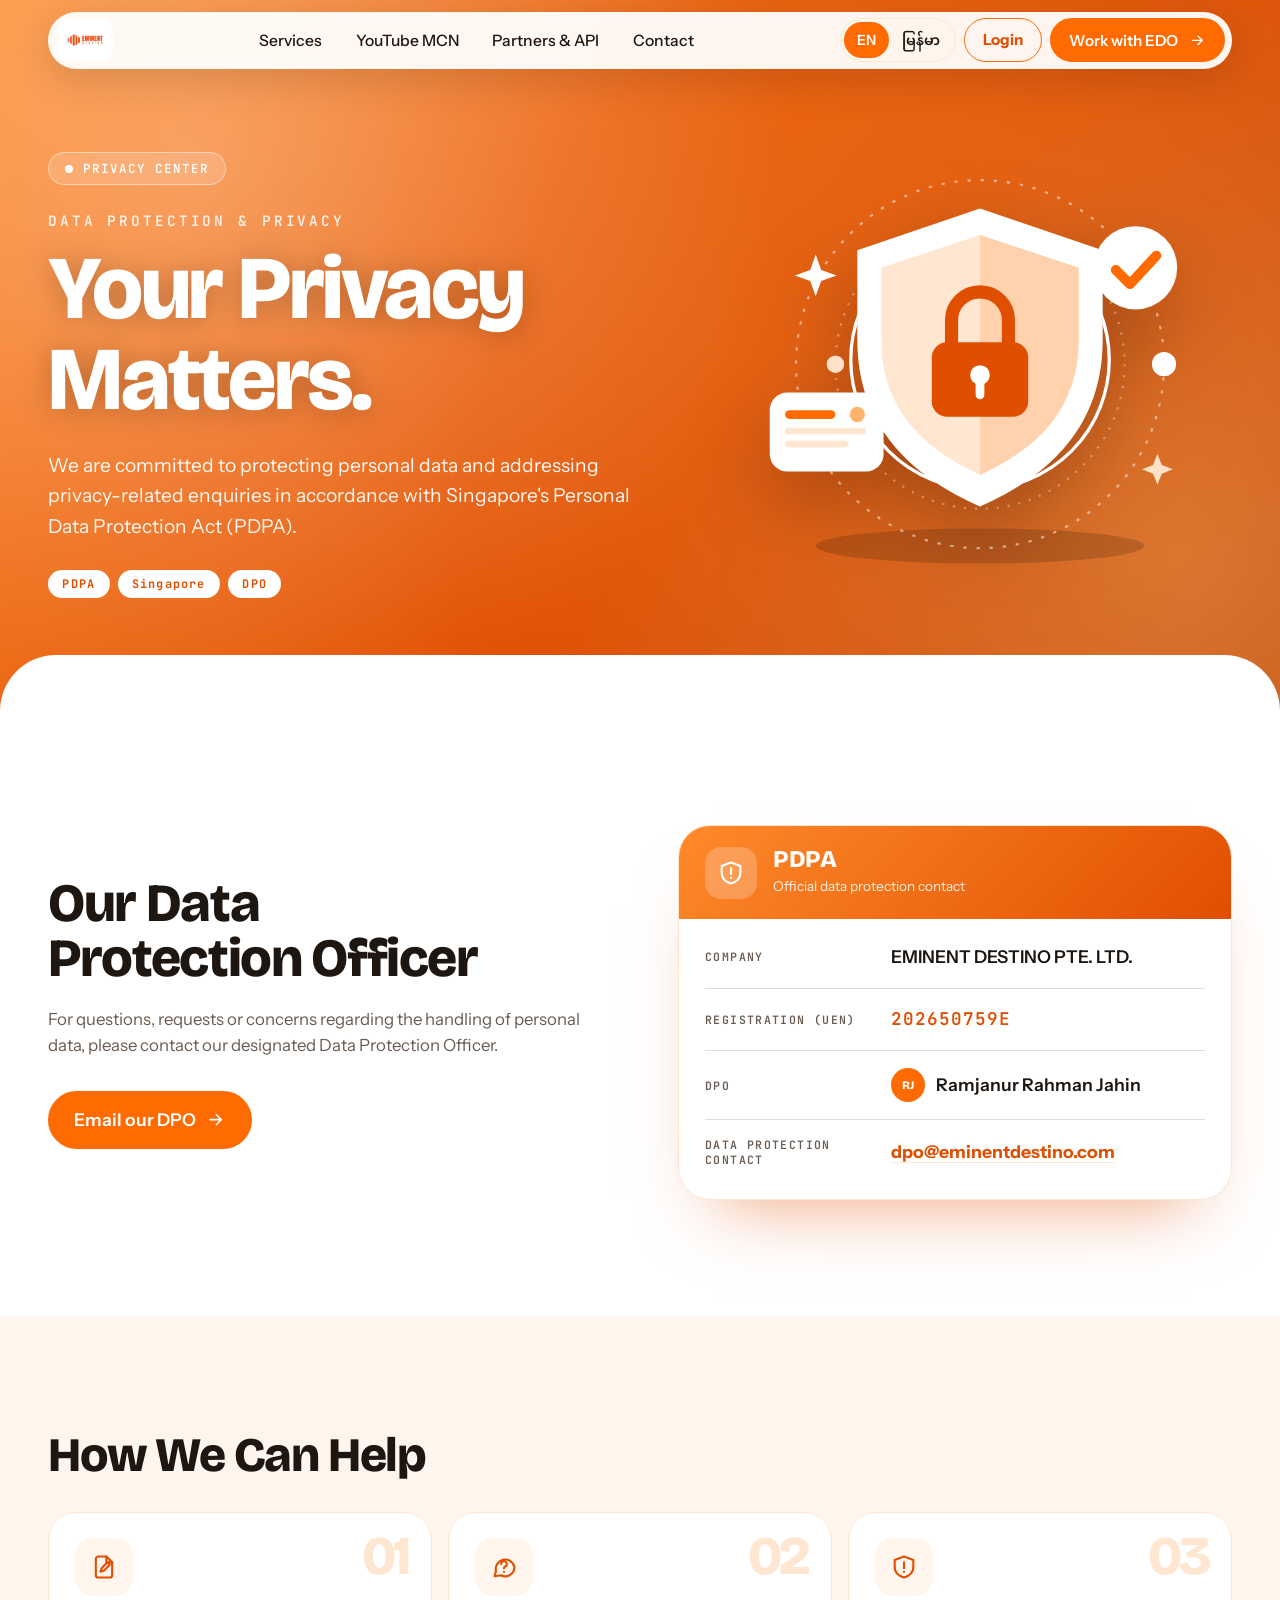
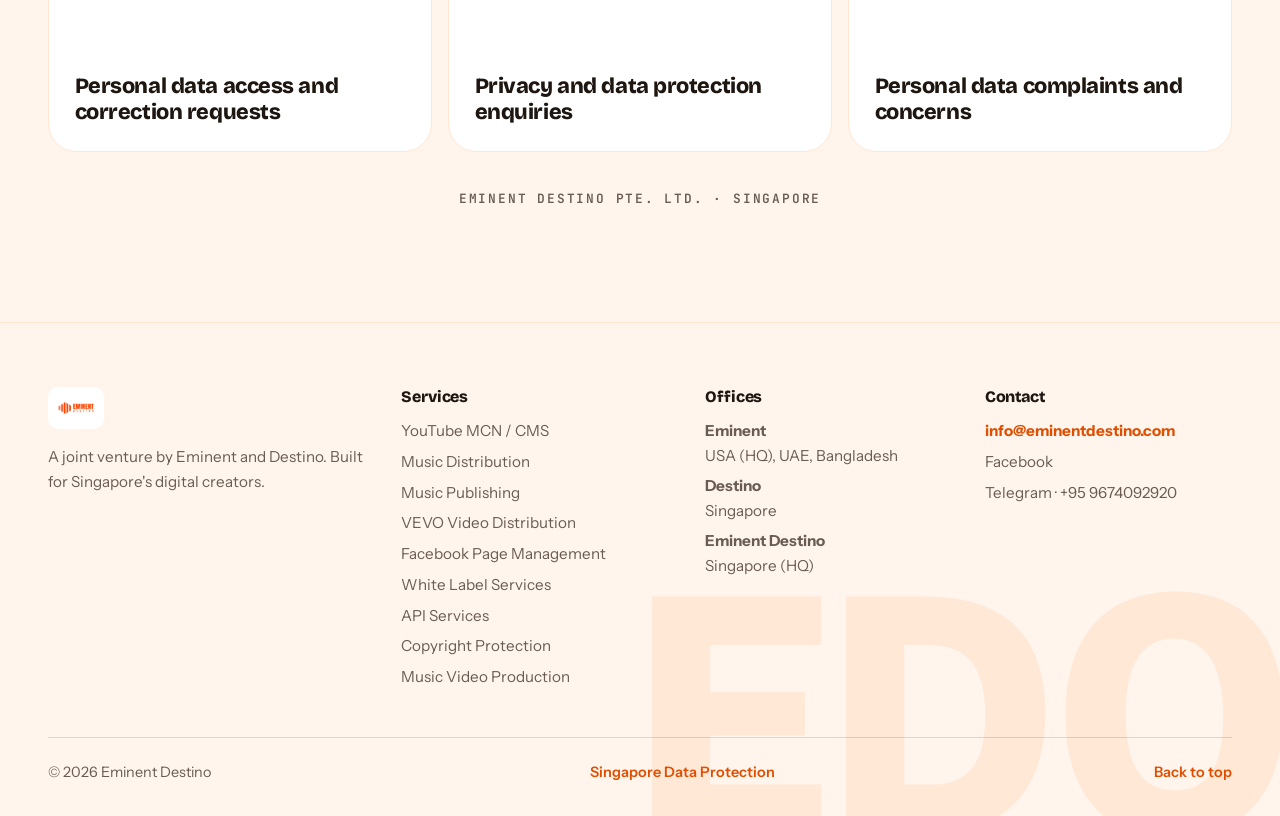
==== commit 153c3dc7: "Add Login and Apply options (header link, mobile menu buttons, access section) linking to app.eminen" ====
--- a/singapore-data-protection.html
+++ b/singapore-data-protection.html
@@ -667,6 +667,59 @@
 html[lang="my"] .dp-rows dt{font-size:.9rem}
 html[lang="my"] .dp-foot{font-size:.95rem}
 
+/* header login + mobile menu buttons */
+.hdr__login{display:inline-flex;align-items:center;min-height:44px;padding:.5rem 1.15rem;border-radius:999px;border:1.5px solid var(--orange);color:var(--orange-deep);font-weight:700;font-size:.95rem;transition:background .25s,color .25s}
+.hdr__login:hover{background:var(--orange);color:#fff}
+.mmenu__cta{display:grid;grid-template-columns:1fr 1fr;gap:.6rem;padding:.6rem .4rem .3rem;margin-top:.4rem;border-top:1px solid var(--line)}
+.mmenu .mmenu__cta a{display:flex;align-items:center;justify-content:center;gap:.5rem;padding:.85rem 1rem;border-radius:999px;font-size:1rem;font-weight:700}
+.mmenu .mmenu__login{border:1.5px solid var(--orange);color:var(--orange-deep)}
+.mmenu .mmenu__apply{background:var(--orange);color:#fff}
+.mmenu .mmenu__apply:hover{background:var(--orange-deep)}
+.mmenu__apply svg{width:18px;height:18px;fill:none;stroke:currentColor;stroke-width:2;stroke-linecap:round;stroke-linejoin:round}
+
+/* login / apply access cards */
+.ac{position:relative;isolation:isolate;overflow:hidden;padding-block:var(--space);background:var(--ink);color:#fff}
+.ac__glow{position:absolute;inset:0;z-index:-1;background:radial-gradient(60% 50% at 10% 0%,rgba(255,107,0,.35),transparent 70%),radial-gradient(50% 50% at 100% 100%,rgba(255,138,43,.28),transparent 70%)}
+.ac__head{max-width:760px}
+.ac__eyebrow{display:inline-flex;align-items:center;gap:.6rem;font:600 .8rem var(--f-mono);letter-spacing:.2em;text-transform:uppercase;color:#FFB46B}
+.ac__eyebrow i{width:8px;height:8px;border-radius:50%;background:var(--orange);animation:edPing 2s infinite}
+.ac h2{margin-top:1rem;font-size:clamp(2rem,5vw,4rem);text-wrap:balance}
+.ac__grid{display:grid;grid-template-columns:1fr 1fr;gap:clamp(1rem,2.4vw,1.6rem);margin-top:clamp(2rem,5vw,3.4rem)}
+.ac__card{position:relative;display:flex;flex-direction:column;overflow:hidden;min-height:430px;padding:clamp(1.5rem,3vw,2.4rem);border-radius:36px;transition:transform .45s var(--ease),box-shadow .45s}
+.ac__card:hover{transform:translateY(-8px)}
+.ac__card--login{background:#fff;color:var(--ink);box-shadow:0 40px 70px -40px rgba(0,0,0,.8)}
+.ac__card--apply{background:linear-gradient(135deg,#FF8A2B,#E04E00 60%,#B93A00);color:#fff;box-shadow:0 40px 70px -36px rgba(255,107,0,.75)}
+.ac__card--login::after,.ac__card--apply::after{content:"";position:absolute;z-index:0;right:-70px;top:-70px;width:260px;height:260px;border-radius:50%;pointer-events:none}
+.ac__card--login::after{background:radial-gradient(circle,var(--orange-soft),transparent 70%)}
+.ac__card--apply::after{background:radial-gradient(circle,rgba(255,255,255,.28),transparent 70%)}
+.ac__card>*{position:relative;z-index:1}
+.ac__tag{align-self:flex-start;padding:.35rem .9rem;border-radius:999px;font:700 .72rem var(--f-mono);letter-spacing:.14em;text-transform:uppercase}
+.ac__card--login .ac__tag{background:var(--orange-tint);color:var(--orange-deep);border:1px solid var(--orange-soft)}
+.ac__card--apply .ac__tag{background:rgba(255,255,255,.2);border:1px solid rgba(255,255,255,.4)}
+.ac__art{position:absolute !important;z-index:0 !important;right:clamp(.6rem,2vw,1.6rem);top:clamp(.8rem,2vw,1.4rem);width:clamp(150px,42%,250px);height:auto;pointer-events:none;transition:transform .5s var(--ease)}
+.ac__art *{transform-box:fill-box;transform-origin:center}
+.ac__card:hover .ac__art{transform:translateY(-6px) scale(1.05)}
+.ac h3{margin-top:auto;padding-top:9rem;font-size:clamp(2.4rem,5vw,3.8rem);line-height:1;letter-spacing:-.04em}
+.ac__card p{margin-top:.8rem;max-width:34ch;font-size:clamp(1rem,1.4vw,1.15rem)}
+.ac__card--login p{color:var(--muted)}
+.ac__card--apply p{color:rgba(255,255,255,.94)}
+.ac__cta{display:flex;align-items:center;justify-content:space-between;gap:1rem;margin-top:1.6rem;padding:.4rem .4rem .4rem 1.5rem;border-radius:999px;font-weight:700;transition:background .3s,color .3s}
+.ac__card--login .ac__cta{background:var(--ink);color:#fff}
+.ac__card--apply .ac__cta{background:#fff;color:var(--orange-deep)}
+.ac__cta i{display:grid;place-items:center;flex:none;width:48px;height:48px;border-radius:50%;background:var(--orange);transition:transform .4s var(--ease)}
+.ac__card--apply .ac__cta i{background:var(--ink)}
+.ac__cta svg{width:20px;height:20px;fill:none;stroke:#fff;stroke-width:2.2;stroke-linecap:round;stroke-linejoin:round}
+.ac__card:hover .ac__cta i{transform:translateX(4px)}
+.ac__card--login:hover .ac__cta{background:var(--orange)}
+html[lang="my"] .ac__eyebrow,html[lang="my"] .ac__tag{font-family:var(--f-body);letter-spacing:0;text-transform:none;font-size:.95rem}
+html[lang="my"] .ac h2{line-height:1.3}
+html[lang="my"] .ac h3{line-height:1.25}
+@media (max-width:860px){.ac__grid{grid-template-columns:1fr}.ac__card{min-height:380px}.ac h3{padding-top:7.5rem}}
+@media (max-width:420px){.ac__card{border-radius:28px;min-height:360px}.ac__art{width:46%}.ac h3{padding-top:6.5rem}.ac__cta{padding-left:1.1rem;font-size:.92rem}}
+@media (prefers-reduced-motion:reduce){.ac__eyebrow i{animation:none}}
+@media (max-width:399px){.hdr__login{display:none}}
+@media (max-width:520px){.hdr__login{padding:.45rem .95rem;font-size:.9rem}}
+
 ol{margin:0;padding:0;list-style:none}
 .sp-hero::after{background:var(--orange-tint)}
 .sec--tint .forbox{background:#fff}
@@ -696,6 +749,7 @@
           <button type="button" data-lang="en" aria-pressed="true">EN</button>
           <button type="button" data-lang="my" aria-pressed="false" lang="my">မြန်မာ</button>
         </div>
+        <a class="hdr__login" href="https://app.eminentdestino.com/login"><span data-i18n="nav.login">Login</span></a>
         <a class="btn btn--sm" href="index.html#contact"><span data-i18n="cta.work">Work with EDO</span><svg viewBox="0 0 24 24" aria-hidden="true"><path d="M5 12h14M13 6l6 6-6 6"/></svg></a>
         <button class="burger" id="burger" aria-label="Menu" aria-expanded="false" aria-controls="mmenu"><span></span><span></span><span></span></button>
       </div>
@@ -705,6 +759,10 @@
         <a href="index.html#mcn" data-i18n="nav.mcn">YouTube MCN</a>
         <a href="index.html#partners" data-i18n="nav.partners">Partners &amp; API</a>
         <a href="index.html#contact" data-i18n="nav.contact">Contact</a>
+      <div class="mmenu__cta">
+        <a class="mmenu__login" href="https://app.eminentdestino.com/login"><span data-i18n="nav.login">Login</span></a>
+        <a class="mmenu__apply" href="https://app.eminentdestino.com/apply"><span data-i18n="nav.apply">Apply</span><svg viewBox="0 0 24 24" aria-hidden="true"><path d="M5 12h14M13 6l6 6-6 6"/></svg></a>
+      </div>
     </div>
   </div>
 </header>
@@ -902,6 +960,7 @@
 "ft.services":"ဝန်ဆောင်မှုများ","ft.offices":"ရုံးများ","ft.contact":"ဆက်သွယ်ရန်","ft.eminent.h":"Eminent",
 "ft.eminent":"အမေရိကန် (ဌာနချုပ်)၊ ယူအေအီး၊ ဘင်္ဂလားဒေ့ရှ်","ft.destino":"စင်ကာပူ","ft.edo":"စင်ကာပူ (ဌာနချုပ်)","soon":"လင့်ခ်ကို မကြာမီ ထည့်သွင်းမည်","ft.top":"အပေါ်သို့ ပြန်သွားရန်",
 "ft.dp":"စင်ကာပူ ဒေတာကာကွယ်ရေး","dp.meta":"စင်ကာပူ ဒေတာကာကွယ်ရေး","dp.eyebrow":"ပုဂ္ဂိုလ်ရေးလုံခြုံမှု စင်တာ","dp.kicker":"ဒေတာကာကွယ်ရေးနှင့် ပုဂ္ဂိုလ်ရေးလုံခြုံမှု","dp.h1":"သင့်ပုဂ္ဂိုလ်ရေးလုံခြုံမှုက အရေးကြီးပါသည်။","dp.lead":"စင်ကာပူ၏ Personal Data Protection Act (PDPA) နှင့်အညီ ကိုယ်ရေးအချက်အလက်များကို ကာကွယ်ရန်နှင့် ပုဂ္ဂိုလ်ရေးလုံခြုံမှုဆိုင်ရာ မေးမြန်းချက်များကို ဖြေကြားရန် ကျွန်ုပ်တို့ ကတိပြုပါသည်။","dp.h2":"ကျွန်ုပ်တို့၏ ဒေတာကာကွယ်ရေးအရာရှိ","dp.p":"ကိုယ်ရေးအချက်အလက် ကိုင်တွယ်မှုနှင့် ပတ်သက်သော မေးခွန်းများ၊ တောင်းဆိုမှုများ သို့မဟုတ် စိုးရိမ်ပူပန်မှုများအတွက် ကျွန်ုပ်တို့၏ သတ်မှတ်ထားသော ဒေတာကာကွယ်ရေးအရာရှိကို ဆက်သွယ်ပါ။","dp.cta":"DPO ထံ အီးမေးလ်ပို့ရန်","dp.badge":"ဒေတာကာကွယ်ရေး တရားဝင် ဆက်သွယ်ရန်","dp.company":"ကုမ္ပဏီ","dp.uen":"မှတ်ပုံတင်အမှတ် (UEN)","dp.dpo":"ဒေတာကာကွယ်ရေးအရာရှိ (DPO)","dp.contact":"ဒေတာကာကွယ်ရေး ဆက်သွယ်ရန်","dp.help":"ကျွန်ုပ်တို့ ကူညီနိုင်ပုံ","dp.h1a":"ကိုယ်ရေးအချက်အလက် ကြည့်ရှုခွင့်နှင့် ပြင်ဆင်ခွင့် တောင်းဆိုမှုများ","dp.h2a":"ပုဂ္ဂိုလ်ရေးလုံခြုံမှုနှင့် ဒေတာကာကွယ်ရေး မေးမြန်းချက်များ","dp.h3a":"ကိုယ်ရေးအချက်အလက်ဆိုင်ရာ တိုင်ကြားမှုများနှင့် စိုးရိမ်ပူပန်မှုများ","dp.foot":"EMINENT DESTINO PTE. LTD. · စင်ကာပူ",
+"nav.login":"ဝင်ရောက်ရန်","nav.apply":"လျှောက်ထားရန်","ac.eyebrow":"ပါတနာ ဝင်ပေါက်","ac.h2":"ကျွန်ုပ်တို့နှင့်အတူ ရှိပြီးသားလား၊ ပါဝင်ရန် အဆင်သင့်လား?","ac.login.p":"ပါတနာ ဖြစ်ပြီးသားလား? သင့် EDO အကောင့်သို့ ဝင်ရောက်ပါ။","ac.login.cta":"သင့်အကောင့်သို့ ဝင်ရောက်ရန်","ac.apply.p":"EDO တွင် အသစ်လား? လျှောက်လွှာ ပေးပို့ပါ၊ ကျွန်ုပ်တို့အဖွဲ့ စစ်ဆေးပေးပါမည်။","ac.apply.cta":"ယခု လျှောက်ထားရန်",
 "net.eyebrow":"ကျွန်ုပ်တို့၏ ကွန်ရက်","net.yt.a":"YouTube ချန်နယ်များ","net.fb.a":"Facebook စာမျက်နှာများ","net.we":"ကျွန်ုပ်တို့ စီမံခန့်ခွဲသော","net.subs":"subscribers","net.followers":"followers","net.visit.ch":"ချန်နယ်သို့ သွားရန်","net.visit.pg":"စာမျက်နှာသို့ သွားရန်","net.more.ch":"& အခြား ချန်နယ်များစွာ","net.more.pg":"& အခြား စာမျက်နှာများစွာ","net.prev":"ယခင်","net.next":"နောက်",
 "crumb.home":"ပင်မစာမျက်နှာ","crumb.services":"ဝန်ဆောင်မှုများ",
 "sp.for":"မည်သူများအတွက်လဲ","sp.inc":"ပါဝင်သည်များ","sp.how":"အလုပ်လုပ်ပုံ","sp.start":"စတင်ရန်","sp.email":"အီးမေးလ်ပို့ရန်",
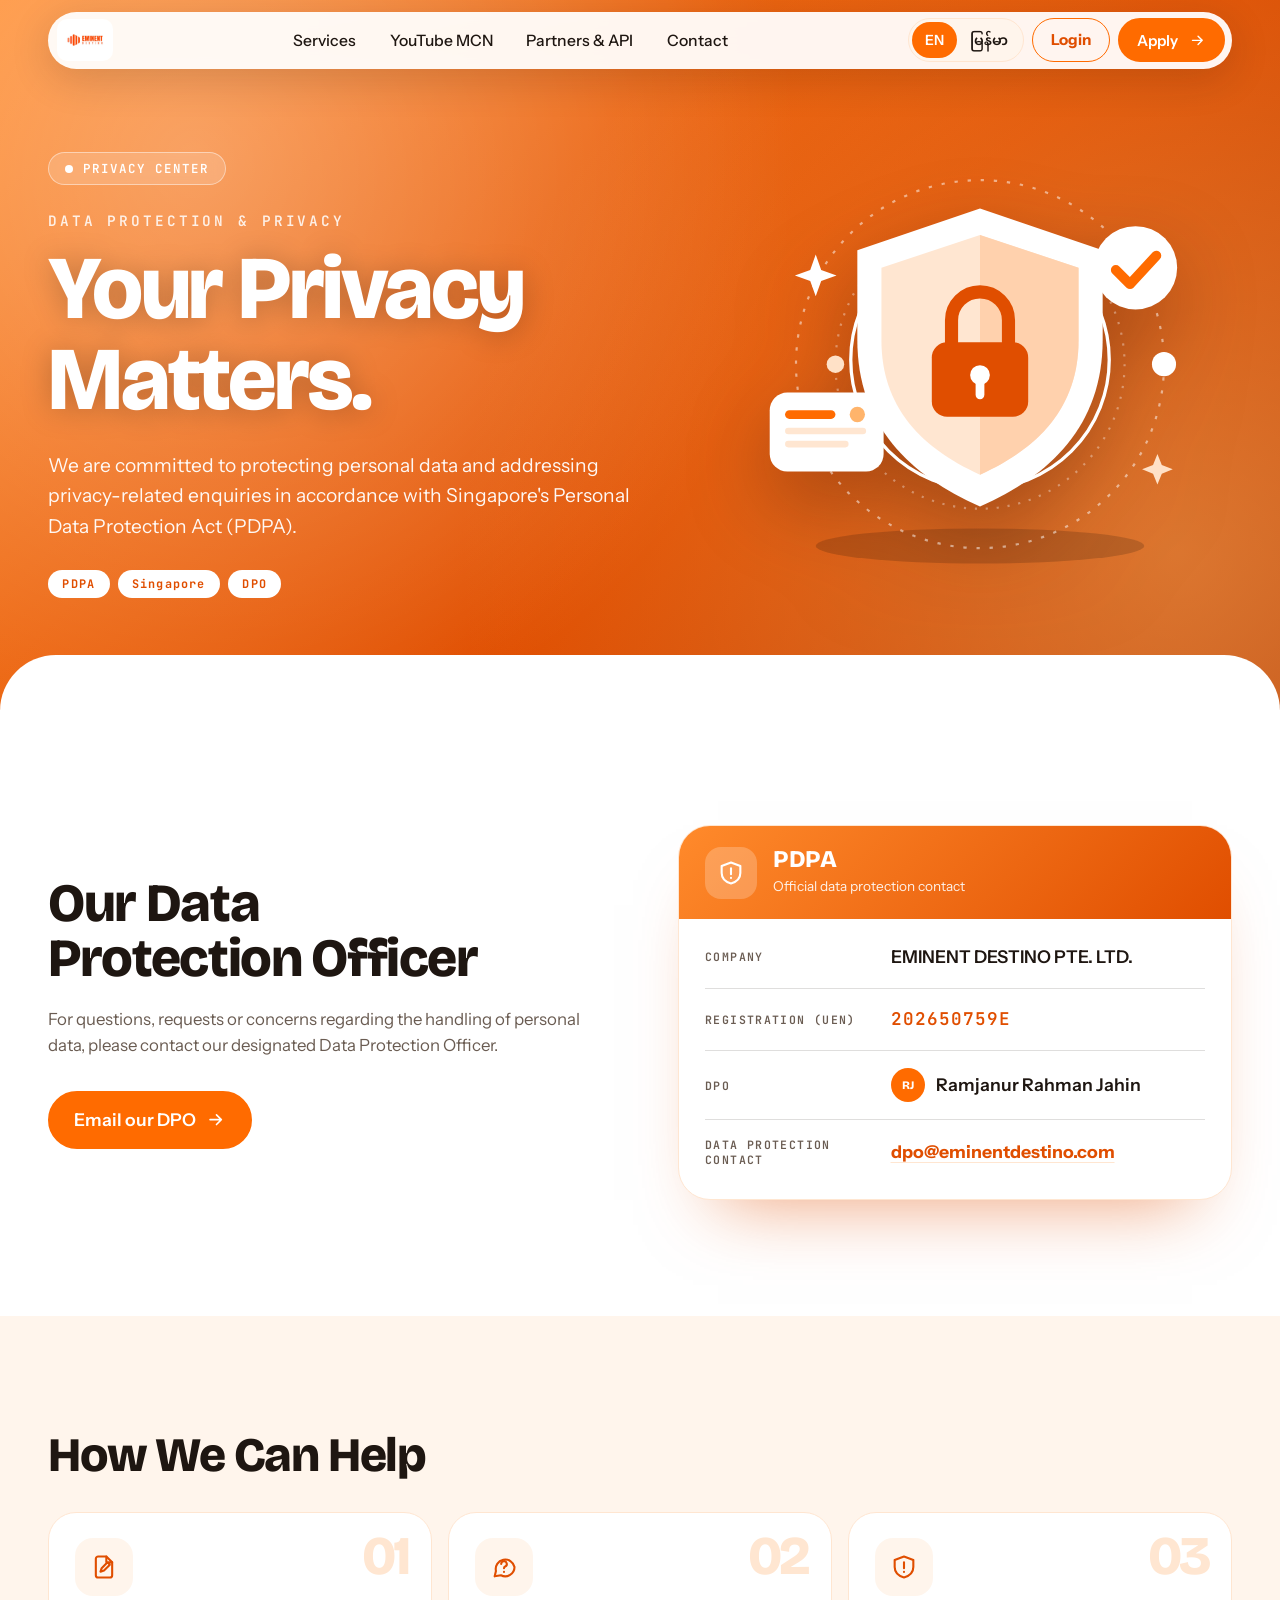
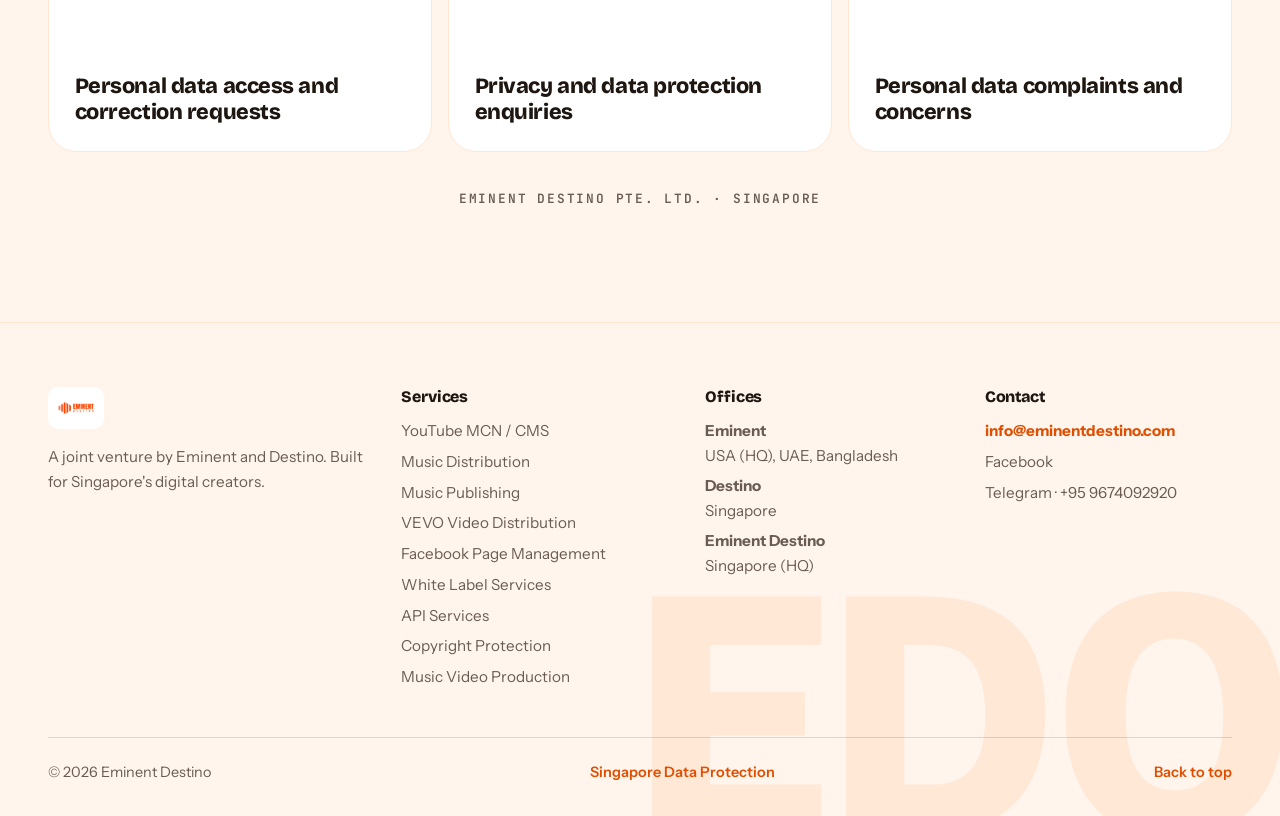
==== commit 549f7248: "Header: replace 'Work with EDO' with an Apply button linking to app.eminentdestino.com/apply Co-Auth" ====
--- a/singapore-data-protection.html
+++ b/singapore-data-protection.html
@@ -720,6 +720,14 @@
 @media (max-width:399px){.hdr__login{display:none}}
 @media (max-width:520px){.hdr__login{padding:.45rem .95rem;font-size:.9rem}}
 
+/* header Apply button stays visible on every screen size */
+@media (max-width:1020px){.hdr__end .hdr__apply{display:inline-flex}}
+@media (max-width:560px){.hdr__login{display:none}.hdr__apply{padding:.45rem .95rem;font-size:.9rem;min-height:40px}.hdr__apply svg{display:none}}
+@media (max-width:359px){.hdr__end .hdr__apply{display:none}}
+.hdr__apply{white-space:nowrap}
+@media (max-width:560px){html[lang="my"] .hdr__apply{padding:.4rem .8rem;font-size:.82rem}html[lang="my"] .lang button{padding:.4rem .6rem}}
+@media (max-width:379px){html[lang="my"] .hdr__end .hdr__apply{display:none}}
+
 ol{margin:0;padding:0;list-style:none}
 .sp-hero::after{background:var(--orange-tint)}
 .sec--tint .forbox{background:#fff}
@@ -750,7 +758,7 @@
           <button type="button" data-lang="my" aria-pressed="false" lang="my">မြန်မာ</button>
         </div>
         <a class="hdr__login" href="https://app.eminentdestino.com/login"><span data-i18n="nav.login">Login</span></a>
-        <a class="btn btn--sm" href="index.html#contact"><span data-i18n="cta.work">Work with EDO</span><svg viewBox="0 0 24 24" aria-hidden="true"><path d="M5 12h14M13 6l6 6-6 6"/></svg></a>
+        <a class="btn btn--sm hdr__apply" href="https://app.eminentdestino.com/apply"><span data-i18n="nav.apply">Apply</span><svg viewBox="0 0 24 24" aria-hidden="true"><path d="M5 12h14M13 6l6 6-6 6"/></svg></a>
         <button class="burger" id="burger" aria-label="Menu" aria-expanded="false" aria-controls="mmenu"><span></span><span></span><span></span></button>
       </div>
     </div>
